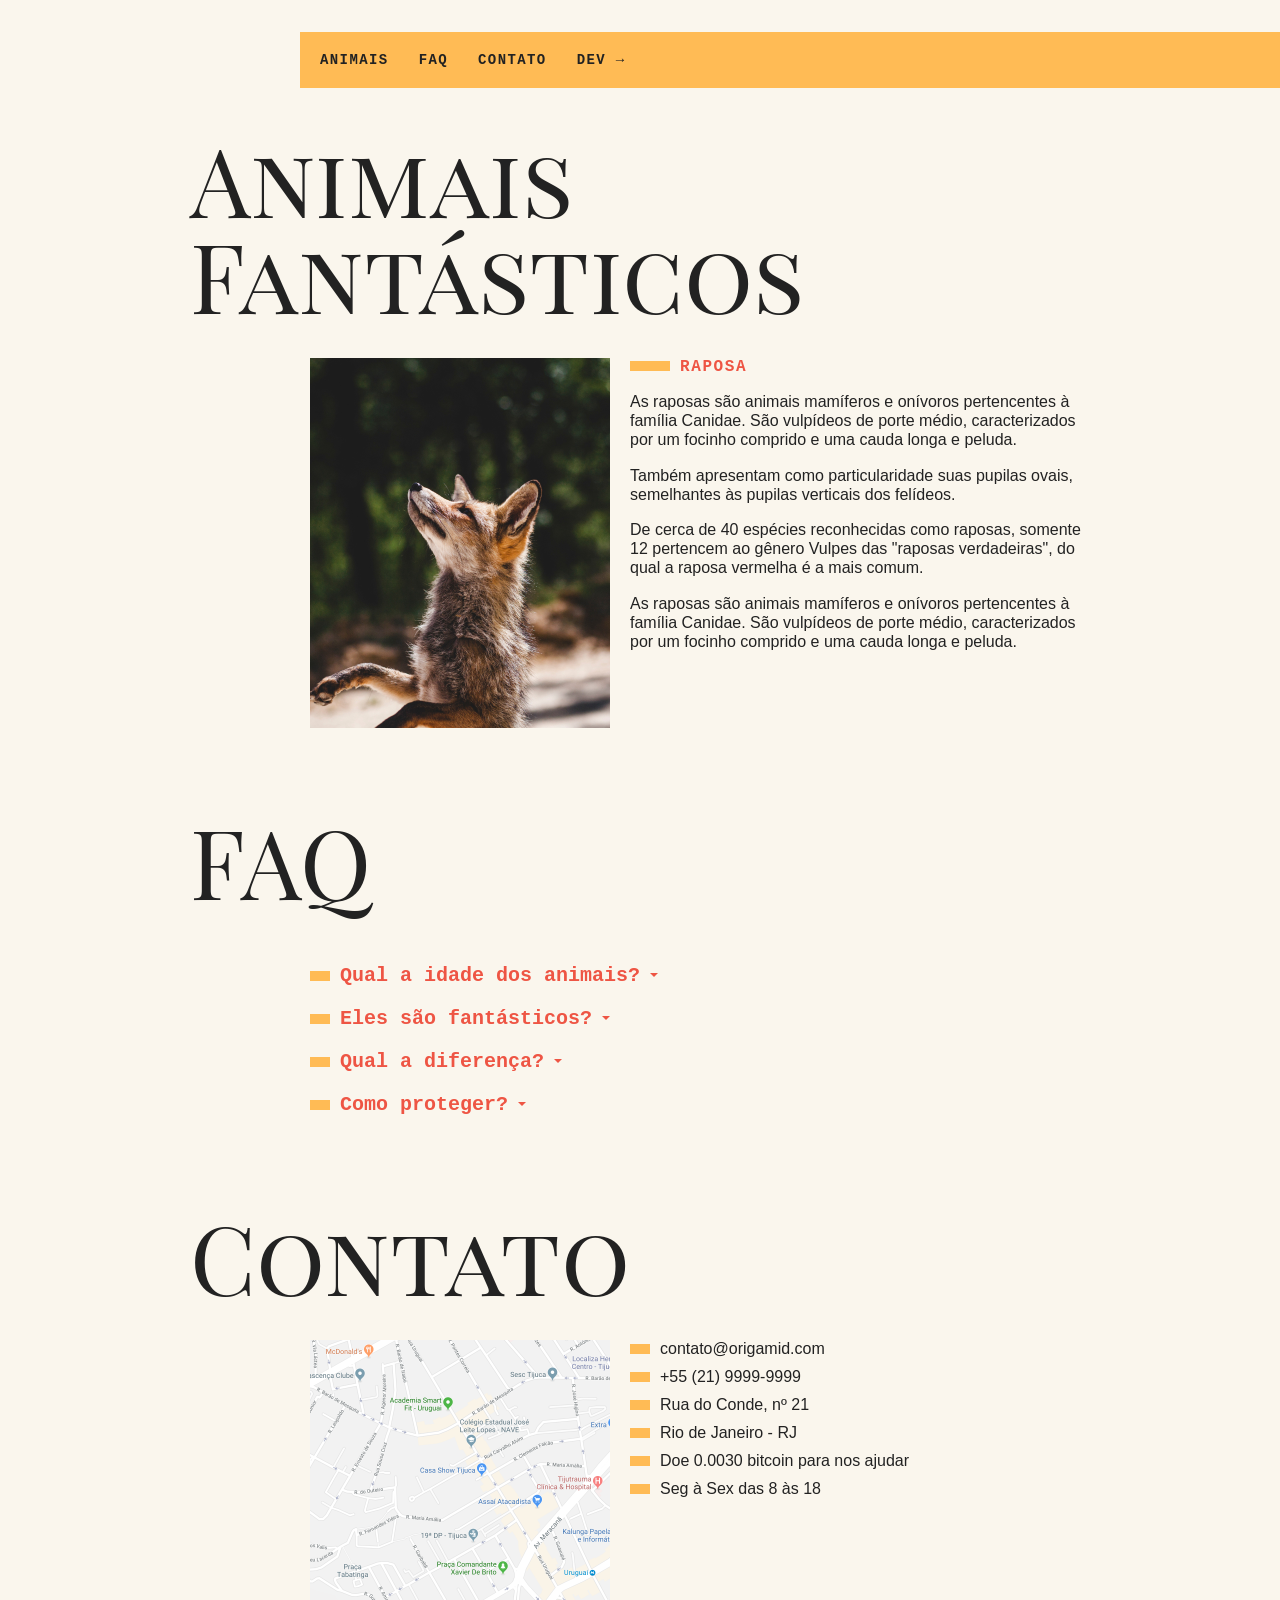
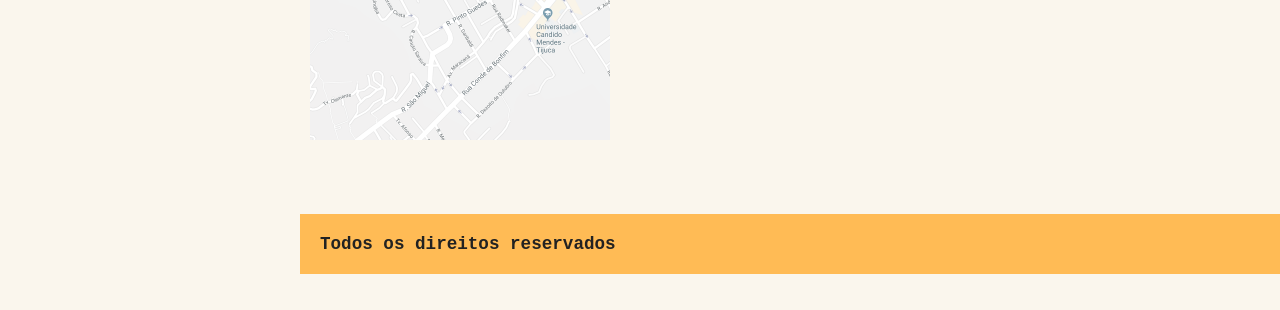
==== index.html @ 2fc460b4 "FISRT COMMIT" ====
<!DOCTYPE html>
<html lang="en">

<head>
  <meta charset="UTF-8">
  <title>Animais Fantásticos</title>
  <meta name="viewport" content="width=device-width, initial-scale=1.0">
  <link rel="preconnect" href="https://fonts.googleapis.com">
  <link rel="preconnect" href="https://fonts.gstatic.com" crossorigin>
  <link href="https://fonts.googleapis.com/css2?family=Merriweather:ital,opsz,wght@1,18..144,900&family=Playfair+Display+SC:ital,wght@0,400;0,700;0,900;1,400;1,700;1,900&display=swap" rel="stylesheet">
  <link rel="stylesheet" href="/css/style.css">
  <script>
    document.documentElement.className += ' js'
  </script>
</head>

<body>
  <nav class="menu js-menu">
    <ul>
      <li><a href="#animais">Animais</a></li>
      <li><a href="#faq">Faq</a></li>
      <li><a href="#contato">Contato</a></li>
      <li><a href="https://www.origamid.com/">Dev →</a></li>
    </ul>
  </nav>

  <section class="grid-section animais js-scroll" id="animais">
    <h1 class="titulo">Animais Fantásticos</h1>
    <ul class="animais-lista js-tabmenu">
      <li><img src="img/imagem1.jpg"></li>
      <li><img src="img/imagem2.jpg"></li>
      <li><img src="img/imagem3.jpg"></li>
      <li><img src="img/imagem4.jpg"></li>
      <li><img src="img/imagem5.jpg"></li>
      <li><img src="img/imagem6.jpg"></li>
    </ul>
    <div class="animais-descricao js-tabcontent">
      <section>
        <h2>Raposa</h2>
        <p>As raposas são animais mamíferos e onívoros pertencentes à família Canidae. São vulpídeos de porte médio, caracterizados por um focinho comprido e uma cauda longa e peluda.</p>
        <p>Também apresentam como particularidade suas pupilas ovais, semelhantes às pupilas verticais dos felídeos.</p>
        <p>De cerca de 40 espécies reconhecidas como raposas, somente 12 pertencem ao gênero Vulpes das "raposas verdadeiras", do qual a raposa vermelha é a mais comum.</p>
        <p>As raposas são animais mamíferos e onívoros pertencentes à família Canidae. São vulpídeos de porte médio, caracterizados por um focinho comprido e uma cauda longa e peluda.</p>
      </section>

      <section>
        <h2>Esquilo</h2>
        <p>Os esquilos pertencem a uma grande família de mamíferos roedores, de pequeno e médio porte, conhecida como Sciuridae. No Brasil, são também conhecidos como serelepe, caxinguelê, caxinxe, quatimirim, quatipuru, agutipuru ou acutipuru.</p>
        <p>Na Galiza e em algumas zonas de Portugal, também são conhecido por esquio.</p>
        <p>Os esquilos estão espalhados por quase todo o mundo, a maioria nas zonas de climas temperado ou tropical, mas também em algumas zonas de clima frio. Como todos os roedores, possuem presas fortíssimas, com que roem facilmente sementes, principalmente bolotas.</p>
      </section>

      <section>
        <h2>Urso</h2>
        <p>Os Ursos (latim científico: Ursidae) constituem uma família de mamíferos carnívoros de grande porte, contendo os ursos e os pandas. Eles são classificados como caniformes ou carnívoros caninos.</p>
        <p>Os ursos são encontrados nos continentes da América do Norte, América do Sul, Europa e Ásia.</p>
        <p> As características comuns dos ursos modernos incluem corpos grandes com pernas atarracadas, focinhos longos, orelhas pequenas e arredondadas, cabelos desgrenhados, patas plantígradas com cinco garras não retráteis e caudas curtas.</p>
      </section>

      <section>
        <h2>Lobo</h2>
        <p>Lobo é um animal carnívoro da família dos canídeos e que pertence ao gênero Canis.</p>
        <p>São três espécies que recebem tal designação: o lobo-cinzento (Canis lupus), lobo-etíope (Canis simensis) e o lobo-dourado-africano (Canis lupaster). O lobo-oriental (Canis lycaon) e o lobo-vermelho (Canis rufus), possuem classificações discutíveis se espécies em si, subespécies do lobo-cinzento, ou híbridos de lobo com coiote (coylobo).</p>
        <p> Os lobos geralmente ostentam um porte maior em comparação às demais espécies de canídeos, além de possuírem ampla distribuição geográfica.</p>
      </section>

      <section>
        <h2>Babuíno</h2>
        <p>Babuíno é a designação genérica para antropoides cercopitecídeos do gênero Papio e afins, caracterizados pelo focinho pontudo, caninos grandes, bochechas volumosas e calosidades nas nádegas. É um animal semi-quadrúpede da ordem dos primatas que mede até 120 centímetros de comprimento</p>
        <p>Ao contrário dos macacos, os babuínos passam a maior parte do tempo no chão. Suas caudas não são preênseis. Os babuínos são grandes lutadores e demonstram pouco medo de outros animais, inclusive seres humanos. Todos têm hierarquias fortes e complexas dentro dos grupos familiares.</p>
        <p> Os babuínos são onívoros (omnívoros), isto é, comem muitos tipos diferentes de alimento. A sua dieta, entretanto, varia de acordo com a estação do ano, o território que está sendo habitado, a idade e o sexo do indivíduo. </p>
      </section>

      <section>
        <h2>Leão</h2>
        <p>O leão [feminino: leoa] (nome científico: Panthera leo) é uma espécie de mamífero carnívoro do gênero Panthera e da família Felidae.</p>
        <p>. A espécie é atualmente encontrada na África subsaariana e na Ásia, com uma única população remanescente em perigo, no Parque Nacional da Floresta de Gir, Gujarat, Índia. Foi extinto na África do Norte e no Sudoeste Asiático em tempos históricos, e até o Pleistoceno Superior, há cerca de 10 000 anos, era o mais difundido grande mamífero terrestre depois dos humanos, sendo encontrado na maior parte da África, em muito da Eurásia, da Europa Ocidental à Índia, e na América, do Yukon ao México.</p>
        <p> É um dos quatro grandes felinos, com alguns machos excedendo 250 quilogramas em peso, sendo o segundo maior felino recente depois do tigre.</p>
      </section>



    </div>
  </section>

  <section class="grid-section faq js-scroll" id="faq">
    <h1 class="titulo">FAQ</h1>
    <dl class="faq-lista js-accordion">
      <dt>Qual a idade dos animais?</dt>
      <dd>Depende muito do animal que você está falando, mas a média é entre 10 a 30 anos.</dd>
      <dt>Eles são fantásticos?</dt>
      <dd>Sim, muitos!.</dd>
      <dt>Qual a diferença?</dt>
      <dd>Você pode ler acima acerca da diferença dos animais.</dd>
      <dt>Como proteger?</dt>
      <dd>Reciclando e cuidando da terra.</dd>
    </dl>
  </section>

  <section class="grid-section contato js-scroll" id="contato">
    <h1 class="titulo">Contato</h1>
    <div class="mapa"><img src="img/mapa.png"></div>
    <ul class="dados">
      <li>contato@origamid.com</li>
      <li>+55 (21) 9999-9999</li>
      <li>Rua do Conde, nº 21</li>
      <li>Rio de Janeiro - RJ</li>
      <li>Doe 0.0030 bitcoin para nos ajudar</li>
      <li>Seg à Sex das 8 às 18</li>
    </ul>
  </section>

  <footer class="copy">
    <p>Todos os direitos reservados</p>
  </footer>
  <script src="main.js"></script>
</body>

</html>
---- css/style.css ----
body,
ul,
h1,
h2,
h3,
li,
dt,
dd,
dl,
p {
  margin: 0px;
  padding: 0px;
}

img {
  display: block;
  max-width: 100%;
}

html.textomaior {
  font-size: 150%;
}

ul {
  list-style: none;
}

body {
  background: #faf6ed;
  color: #222;
  -webkit-font-smoothing: antialiased;
  display: grid;
  grid-template-columns: 1fr 120px minmax(300px, 800px) 1fr;
}

.menu {
  grid-column: 3/5;
  margin-top: 2rem;
  margin-bottom: 2rem;
  background: #fb5;
}

.menu ul {
  display: flex;
  flex-wrap: wrap;
  padding: 10px;
}

.menu li a {
  display: block;
  padding: 10px;
  margin-right: 10px;
  color: #222;
  text-decoration: none;
  font-family: "IBM Plex Mono", monospace;
  font-weight: bold;
  text-transform: uppercase;
  font-size: 0.875rem;
  letter-spacing: 0.1em;
}

.grid-section {
  grid-column: 2 / 4;
  width: 100%;
  box-sizing: border-box;
  padding: 10px;
  display: grid;
  grid-template-columns: 100px 300px 1fr;
  gap: 20px;
  margin-bottom: 4rem;
}

.titulo {
  font-family: "Playfair Display SC";
  font-size: 6rem;
  line-height: 1;
  font-weight: 400;
  margin-bottom: 1rem;
  grid-column: 1 / 4;
}

.animais h2 {
  font-family: monospace;
  font-size: 1rem;
  text-transform: uppercase;
  letter-spacing: 0.1em;
  margin-bottom: 1rem;
  color: #e54;
}

.animais h2::before {
  content: "";
  display: inline-block;
  width: 40px;
  height: 10px;
  margin-right: 10px;
  background: #fb5;
}

.animais p {
  font-family: Helvetica, Arial;
  line-height: 1.2;
  margin-bottom: 1rem;
}

.animais-lista {
  height: 370px;
  overflow-y: scroll;
  grid-column: 2;
}

.animais-lista {
  cursor: pointer;
}

.animais-lista::-webkit-scrollbar {
  width: 18px;
}

.animais-lista::-webkit-scrollbar-thumb {
  background: #fb5;
  border-left: 4px solid #faf6ed;
  border-right: 4px solid #faf6ed;
}

.animais-lista::-webkit-scrollbar-track {
  background: #faf6ed;
}

.animais-descricao {
  grid-column: 3;
}

.animais-descricao section {
  margin-bottom: 3rem;
}

.faq-lista {
  grid-column: 2 / 4;
}

.faq-lista dt::before {
  content: "";
  display: inline-block;
  width: 20px;
  height: 10px;
  margin-right: 10px;
  background: #fb5;
}

.faq-lista dt {
  cursor: pointer;
  font-family: monospace;
  font-size: 1.25rem;
  margin-top: 1.25rem;
  margin-bottom: 0.5rem;
  color: #e54;
  font-weight: bold;
}

.faq-lista dd {
  font-family: Helvetica, Arial;
  margin-bottom: 0.5rem;
  margin-left: 30px;
}

.mapa {
  grid-column: 2;
}

.dados {
  grid-column: 3;
}

.dados li::before {
  content: "";
  display: inline-block;
  width: 20px;
  height: 10px;
  margin-right: 10px;
  background: #fb5;
}

.dados li {
  margin-bottom: 10px;
  font-family: Helvetica, Arial;
  font-size: 1rem;
}

.copy {
  grid-column: 3/5;
  margin-bottom: 2rem;
  background: #fb5;
}

.copy p {
  font-family: monospace;
  font-weight: bold;
  font-size: 1.1rem;
  padding: 20px;
}

@media (max-width: 700px) {
  body {
    grid-template-columns: 1fr;
  }
  .menu,
  .grid-section,
  .copy {
    grid-column: 1;
  }
  .grid-section {
    grid-template-columns: 100px 1fr;
    gap: 10px;
  }

  .animais-lista {
    grid-column: 1;
  }

  .faq-lista,
  .dados,
  .mapa {
    grid-column: 1/3;
  }
  .grid-section h1 {
    font-size: 3rem;
  }
  .menu {
    margin-top: 0px;
  }
  .copy {
    margin-bottom: 0px;
  }
}

.js .js-tabcontent section {
  display: none;
  animation: show 0.5s forwards;
}

.js-tabcontent section.ativo {
  display: block !important;
}

@keyframes show {
  from {
    opacity: 0;
    transform: translate3d(-30px, 0, 0);
  }
  to {
    opacity: 1;
    transform: translate3d(0, 0, 0);
  }
}

.js .js-accordion dd {
  display: none;
}

.js-accordion dt::after {
  content: "";
  position: relative;
  top: -4px;
  margin-left: 10px;
  border-left: 4px solid transparent;
  border-right: 4px solid transparent;
  border-top: 4px solid #e54;
  display: inline-block;
  transition: rotate 0.3s ease;
}

.js-accordion dt.ativo::after {
  rotate: 180deg;
}

.js .js-accordion dd.ativo {
  display: block;
  animation: accordion 0.5s forwards;
}

@keyframes accordion {
  from {
    opacity: 0;
    transform: translate3d(0, -30px, 0);
    max-height: 0;
  }
  to {
    opacity: 1;
    max-height: 40px;
    transform: translate3d(0, 0, 0);
  }
}

.js .js-scroll {
  opacity: 0;
  transform: translate3d(-30px, 0, 0);
  transition: 0.3s;
}

.js .js-scroll.ativo {
  opacity: 1;
  transform: translate3d(0, 0, 0);
  transition: 0.3s;
}
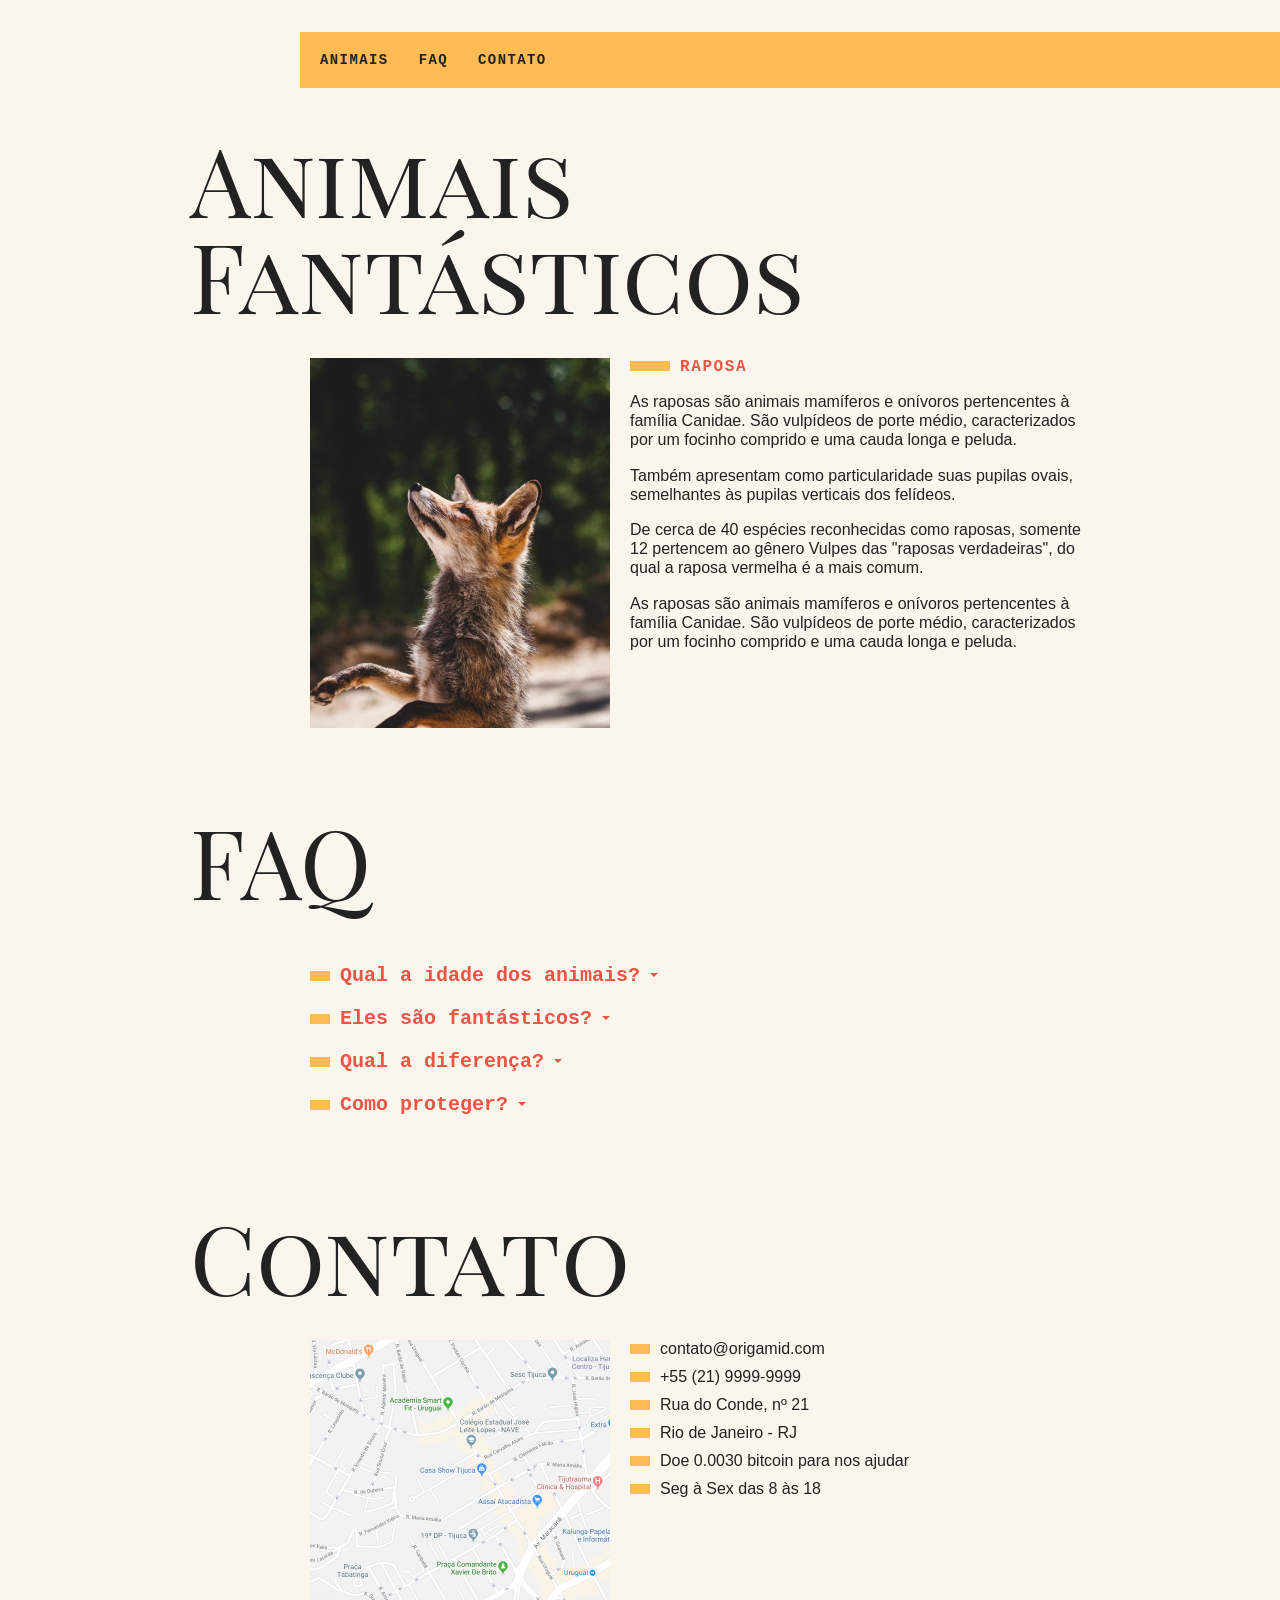
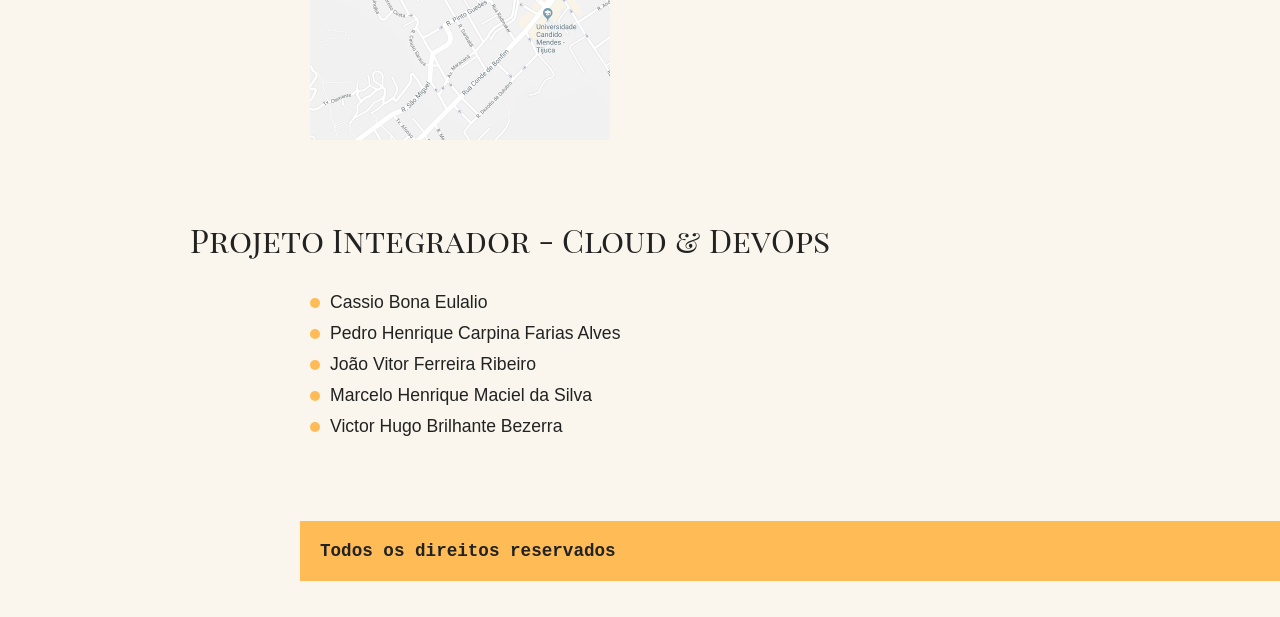
==== commit d4b98d6f: "CHORE: Adição dos nomes dos integrantes e da matéria." ====
--- a/index.html
+++ b/index.html
@@ -8,7 +8,7 @@
   <link rel="preconnect" href="https://fonts.googleapis.com">
   <link rel="preconnect" href="https://fonts.gstatic.com" crossorigin>
   <link href="https://fonts.googleapis.com/css2?family=Merriweather:ital,opsz,wght@1,18..144,900&family=Playfair+Display+SC:ital,wght@0,400;0,700;0,900;1,400;1,700;1,900&display=swap" rel="stylesheet">
-  <link rel="stylesheet" href="/css/style.css">
+  <link rel="stylesheet" href="css/style.css">
   <script>
     document.documentElement.className += ' js'
   </script>
@@ -20,19 +20,18 @@
       <li><a href="#animais">Animais</a></li>
       <li><a href="#faq">Faq</a></li>
       <li><a href="#contato">Contato</a></li>
-      <li><a href="https://www.origamid.com/">Dev →</a></li>
     </ul>
   </nav>
 
   <section class="grid-section animais js-scroll" id="animais">
     <h1 class="titulo">Animais Fantásticos</h1>
     <ul class="animais-lista js-tabmenu">
-      <li><img src="img/imagem1.jpg"></li>
-      <li><img src="img/imagem2.jpg"></li>
-      <li><img src="img/imagem3.jpg"></li>
-      <li><img src="img/imagem4.jpg"></li>
-      <li><img src="img/imagem5.jpg"></li>
-      <li><img src="img/imagem6.jpg"></li>
+      <li><img alt="img1" src="img/imagem1.jpg"></li>
+      <li><img alt="img2" src="img/imagem2.jpg"></li>
+      <li><img alt="img3" src="img/imagem3.jpg"></li>
+      <li><img alt="img4" src="img/imagem4.jpg"></li>
+      <li><img alt="img5" src="img/imagem5.jpg"></li>
+      <li><img alt="img6" src="img/imagem6.jpg"></li>
     </ul>
     <div class="animais-descricao js-tabcontent">
       <section>
@@ -99,7 +98,7 @@
 
   <section class="grid-section contato js-scroll" id="contato">
     <h1 class="titulo">Contato</h1>
-    <div class="mapa"><img src="img/mapa.png"></div>
+    <div class="mapa"><img alt="mapa" src="img/mapa.png"></div>
     <ul class="dados">
       <li>contato@origamid.com</li>
       <li>+55 (21) 9999-9999</li>
@@ -110,6 +109,17 @@
     </ul>
   </section>
 
+  <section class="grid-section">
+    <h2 class="titulo-2">Projeto Integrador - Cloud & DevOps</h2>
+    <ul class="integrantes">
+      <li>Cassio Bona Eulalio</li>
+      <li>Pedro Henrique Carpina Farias Alves</li>
+      <li>João Vitor Ferreira Ribeiro</li>
+      <li>Marcelo Henrique Maciel da Silva</li>
+      <li>Victor Hugo Brilhante Bezerra</li>
+    </ul>
+  </section>
+
   <footer class="copy">
     <p>Todos os direitos reservados</p>
   </footer>
--- a/css/style.css
+++ b/css/style.css
@@ -79,6 +79,15 @@
   grid-column: 1 / 4;
 }
 
+.titulo-2 {
+  font-family: "Playfair Display SC";
+  font-size: 2rem;
+  line-height: 1;
+  font-weight: 400;
+  margin-bottom: 1rem;
+  grid-column: 1 / 4;
+}
+
 .animais h2 {
   font-family: monospace;
   font-size: 1rem;
@@ -187,6 +196,26 @@
   font-size: 1rem;
 }
 
+.integrantes {
+  grid-column: 2/4;
+}
+
+.integrantes li::before {
+  content: "";
+  display: inline-block;
+  width: 10px;
+  height: 10px;
+  margin-right: 10px;
+  background: #fb5;
+  border-radius: 50%;
+}
+
+.integrantes li {
+  margin-bottom: 10px;
+  font-family: Helvetica, Arial;
+  font-size: 1.1rem;
+}
+
 .copy {
   grid-column: 3/5;
   margin-bottom: 2rem;
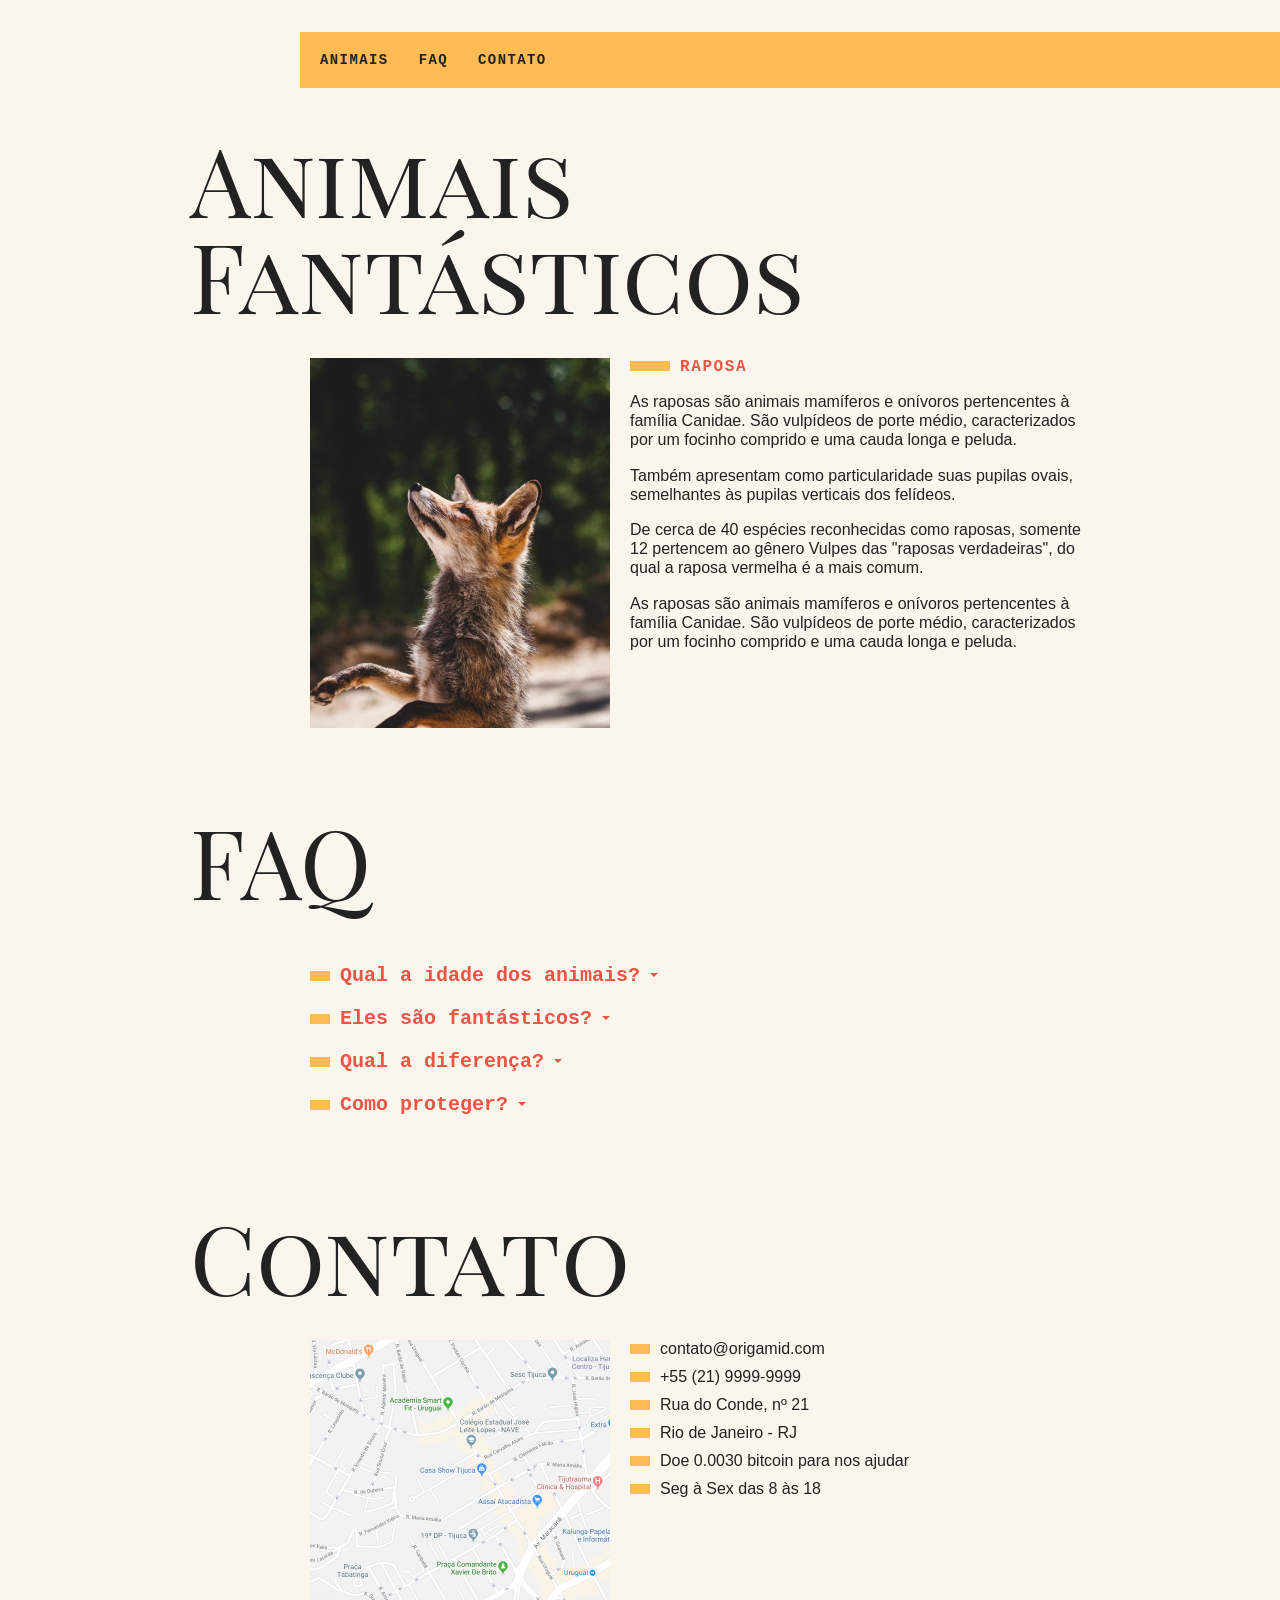
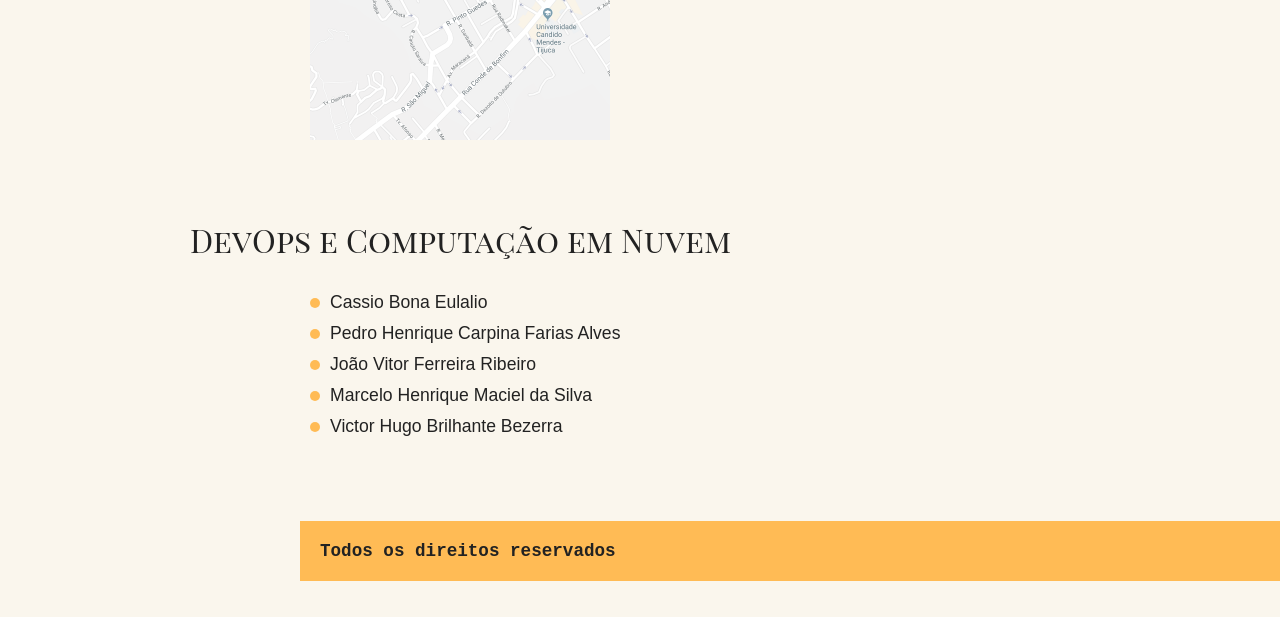
==== commit ce04fa25: "FIX: Correção do nome da matéria." ====
--- a/index.html
+++ b/index.html
@@ -110,7 +110,7 @@
   </section>
 
   <section class="grid-section">
-    <h2 class="titulo-2">Projeto Integrador - Cloud & DevOps</h2>
+    <h2 class="titulo-2">DevOps e Computação em Nuvem</h2>
     <ul class="integrantes">
       <li>Cassio Bona Eulalio</li>
       <li>Pedro Henrique Carpina Farias Alves</li>
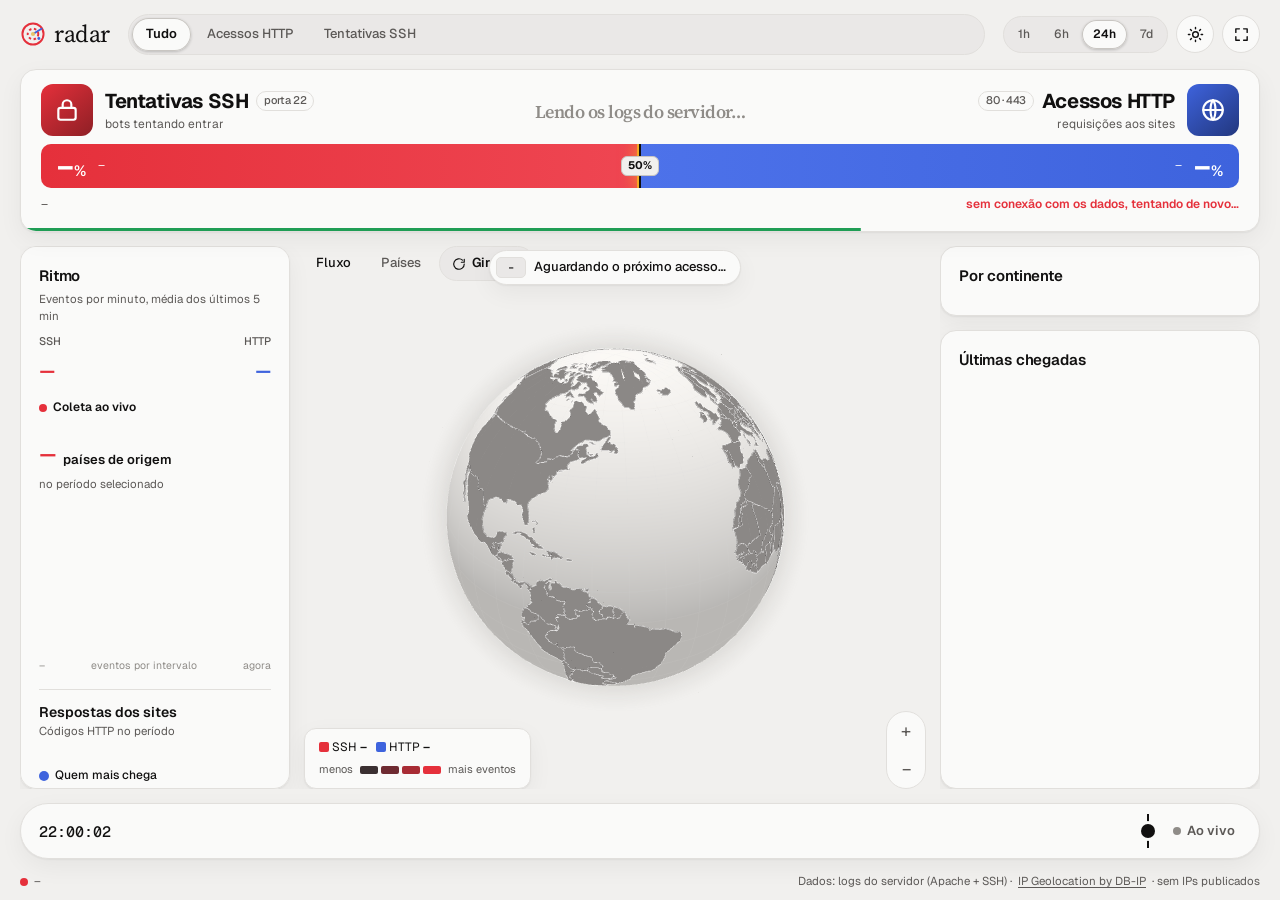
==== commit 9d84ca48: "feat: site radar (globo de tráfego ao vivo) e Grafana com logs e GeoIP Site (raiz do projeto, substi" ====
--- a/index.html
+++ b/index.html
@@ -1,129 +1,182 @@
 <!DOCTYPE html>
-<html lang="en">
+<html lang="pt-BR" data-theme="dark">
 
 <head>
   <meta charset="UTF-8">
-  <title>Animais Fantásticos</title>
-  <meta name="viewport" content="width=device-width, initial-scale=1.0">
+  <title>Radar · tráfego do servidor ao vivo</title>
+  <meta name="viewport" content="width=device-width, initial-scale=1, viewport-fit=cover">
+  <meta name="description" content="De onde vem o tráfego que chega no servidor, ao vivo: acessos HTTP e tentativas de SSH no globo.">
+  <meta name="theme-color" content="#0B0B0A">
+  <link rel="icon" href="img/favicon.svg" type="image/svg+xml">
   <link rel="preconnect" href="https://fonts.googleapis.com">
   <link rel="preconnect" href="https://fonts.gstatic.com" crossorigin>
-  <link href="https://fonts.googleapis.com/css2?family=Merriweather:ital,opsz,wght@1,18..144,900&family=Playfair+Display+SC:ital,wght@0,400;0,700;0,900;1,400;1,700;1,900&display=swap" rel="stylesheet">
+  <link href="https://fonts.googleapis.com/css2?family=Geist:wght@400;500;600;700&family=Geist+Mono:wght@500&family=Source+Serif+4:opsz,wght@8..60,600&display=swap" rel="stylesheet">
   <link rel="stylesheet" href="css/style.css">
   <script>
-    document.documentElement.className += ' js'
+    (function () {
+      var t = null;
+      try { t = localStorage.getItem('radar-tema'); } catch (e) {}
+      if (!t) t = matchMedia('(prefers-color-scheme: light)').matches ? 'light' : 'dark';
+      document.documentElement.setAttribute('data-theme', t);
+    })();
   </script>
 </head>
 
 <body>
-  <nav class="menu js-menu">
-    <ul>
-      <li><a href="#animais">Animais</a></li>
-      <li><a href="#faq">Faq</a></li>
-      <li><a href="#contato">Contato</a></li>
-    </ul>
-  </nav>
+  <header class="topo">
+    <a class="marca" href="./" aria-label="Radar, início">
+      <img src="img/logo.svg" alt="" width="26" height="26">
+      <span>radar</span>
+    </a>
 
-  <section class="grid-section animais js-scroll" id="animais">
-    <h1 class="titulo">Animais Fantásticos</h1>
-    <ul class="animais-lista js-tabmenu">
-      <li><img alt="img1" src="img/imagem1.jpg"></li>
-      <li><img alt="img2" src="img/imagem2.jpg"></li>
-      <li><img alt="img3" src="img/imagem3.jpg"></li>
-      <li><img alt="img4" src="img/imagem4.jpg"></li>
-      <li><img alt="img5" src="img/imagem5.jpg"></li>
-      <li><img alt="img6" src="img/imagem6.jpg"></li>
-    </ul>
-    <div class="animais-descricao js-tabcontent">
-      <section>
-        <h2>Raposa</h2>
-        <p>As raposas são animais mamíferos e onívoros pertencentes à família Canidae. São vulpídeos de porte médio, caracterizados por um focinho comprido e uma cauda longa e peluda.</p>
-        <p>Também apresentam como particularidade suas pupilas ovais, semelhantes às pupilas verticais dos felídeos.</p>
-        <p>De cerca de 40 espécies reconhecidas como raposas, somente 12 pertencem ao gênero Vulpes das "raposas verdadeiras", do qual a raposa vermelha é a mais comum.</p>
-        <p>As raposas são animais mamíferos e onívoros pertencentes à família Canidae. São vulpídeos de porte médio, caracterizados por um focinho comprido e uma cauda longa e peluda.</p>
-      </section>
+    <nav class="segmento" role="tablist" aria-label="Tipo de tráfego">
+      <button role="tab" class="ativo" data-filtro="tudo" aria-selected="true">Tudo</button>
+      <button role="tab" data-filtro="http" aria-selected="false">Acessos HTTP</button>
+      <button role="tab" data-filtro="ssh" aria-selected="false">Tentativas SSH</button>
+    </nav>
 
-      <section>
-        <h2>Esquilo</h2>
-        <p>Os esquilos pertencem a uma grande família de mamíferos roedores, de pequeno e médio porte, conhecida como Sciuridae. No Brasil, são também conhecidos como serelepe, caxinguelê, caxinxe, quatimirim, quatipuru, agutipuru ou acutipuru.</p>
-        <p>Na Galiza e em algumas zonas de Portugal, também são conhecido por esquio.</p>
-        <p>Os esquilos estão espalhados por quase todo o mundo, a maioria nas zonas de climas temperado ou tropical, mas também em algumas zonas de clima frio. Como todos os roedores, possuem presas fortíssimas, com que roem facilmente sementes, principalmente bolotas.</p>
-      </section>
+    <div class="patrocinio">Servidor em <strong id="servidor-cidade">Ashburn, EUA</strong></div>
 
-      <section>
-        <h2>Urso</h2>
-        <p>Os Ursos (latim científico: Ursidae) constituem uma família de mamíferos carnívoros de grande porte, contendo os ursos e os pandas. Eles são classificados como caniformes ou carnívoros caninos.</p>
-        <p>Os ursos são encontrados nos continentes da América do Norte, América do Sul, Europa e Ásia.</p>
-        <p> As características comuns dos ursos modernos incluem corpos grandes com pernas atarracadas, focinhos longos, orelhas pequenas e arredondadas, cabelos desgrenhados, patas plantígradas com cinco garras não retráteis e caudas curtas.</p>
-      </section>
+    <div class="acoes">
+      <div class="segmento pequeno" role="tablist" aria-label="Período">
+        <button data-periodo="1h">1h</button>
+        <button data-periodo="6h">6h</button>
+        <button class="ativo" data-periodo="24h">24h</button>
+        <button data-periodo="7d">7d</button>
+      </div>
+      <button class="icone" id="btn-tema" title="Alternar tema" aria-label="Alternar tema">
+        <svg viewBox="0 0 24 24"><circle cx="12" cy="12" r="4"/><path d="M12 2v2M12 20v2M4.9 4.9l1.4 1.4M17.7 17.7l1.4 1.4M2 12h2M20 12h2M4.9 19.1l1.4-1.4M17.7 6.3l1.4-1.4"/></svg>
+      </button>
+      <button class="icone" id="btn-tela" title="Tela cheia" aria-label="Tela cheia">
+        <svg viewBox="0 0 24 24"><path d="M4 9V4h5M20 9V4h-5M4 15v5h5M20 15v5h-5"/></svg>
+      </button>
+    </div>
+  </header>
 
-      <section>
-        <h2>Lobo</h2>
-        <p>Lobo é um animal carnívoro da família dos canídeos e que pertence ao gênero Canis.</p>
-        <p>São três espécies que recebem tal designação: o lobo-cinzento (Canis lupus), lobo-etíope (Canis simensis) e o lobo-dourado-africano (Canis lupaster). O lobo-oriental (Canis lycaon) e o lobo-vermelho (Canis rufus), possuem classificações discutíveis se espécies em si, subespécies do lobo-cinzento, ou híbridos de lobo com coiote (coylobo).</p>
-        <p> Os lobos geralmente ostentam um porte maior em comparação às demais espécies de canídeos, além de possuírem ampla distribuição geográfica.</p>
-      </section>
+  <!-- Placar: SSH x HTTP (no estilo do placar da apuração) -->
+  <section class="placar cartao" aria-live="polite">
+    <div class="lado ssh">
+      <div class="avatar ssh" aria-hidden="true">
+        <svg viewBox="0 0 24 24"><rect x="4" y="10" width="16" height="11" rx="2"/><path d="M8 10V7a4 4 0 0 1 8 0v3"/></svg>
+      </div>
+      <div>
+        <div class="nome">Tentativas SSH <span class="tag">porta 22</span></div>
+        <div class="sub">bots tentando entrar</div>
+      </div>
+    </div>
 
-      <section>
-        <h2>Babuíno</h2>
-        <p>Babuíno é a designação genérica para antropoides cercopitecídeos do gênero Papio e afins, caracterizados pelo focinho pontudo, caninos grandes, bochechas volumosas e calosidades nas nádegas. É um animal semi-quadrúpede da ordem dos primatas que mede até 120 centímetros de comprimento</p>
-        <p>Ao contrário dos macacos, os babuínos passam a maior parte do tempo no chão. Suas caudas não são preênseis. Os babuínos são grandes lutadores e demonstram pouco medo de outros animais, inclusive seres humanos. Todos têm hierarquias fortes e complexas dentro dos grupos familiares.</p>
-        <p> Os babuínos são onívoros (omnívoros), isto é, comem muitos tipos diferentes de alimento. A sua dieta, entretanto, varia de acordo com a estação do ano, o território que está sendo habitado, a idade e o sexo do indivíduo. </p>
-      </section>
+    <h1 class="manchete" id="manchete"><span class="carregando-texto">Lendo os logs do servidor…</span></h1>
 
-      <section>
-        <h2>Leão</h2>
-        <p>O leão [feminino: leoa] (nome científico: Panthera leo) é uma espécie de mamífero carnívoro do gênero Panthera e da família Felidae.</p>
-        <p>. A espécie é atualmente encontrada na África subsaariana e na Ásia, com uma única população remanescente em perigo, no Parque Nacional da Floresta de Gir, Gujarat, Índia. Foi extinto na África do Norte e no Sudoeste Asiático em tempos históricos, e até o Pleistoceno Superior, há cerca de 10 000 anos, era o mais difundido grande mamífero terrestre depois dos humanos, sendo encontrado na maior parte da África, em muito da Eurásia, da Europa Ocidental à Índia, e na América, do Yukon ao México.</p>
-        <p> É um dos quatro grandes felinos, com alguns machos excedendo 250 quilogramas em peso, sendo o segundo maior felino recente depois do tigre.</p>
-      </section>
+    <div class="lado http">
+      <div>
+        <div class="nome"><span class="tag">80 · 443</span> Acessos HTTP</div>
+        <div class="sub">requisições aos sites</div>
+      </div>
+      <div class="avatar http" aria-hidden="true">
+        <svg viewBox="0 0 24 24"><circle cx="12" cy="12" r="9"/><path d="M3 12h18M12 3c3 3.5 3 14.5 0 18M12 3c-3 3.5-3 14.5 0 18"/></svg>
+      </div>
+    </div>
 
-
-
+    <div class="barra" role="img" id="barra" aria-label="Proporção entre SSH e HTTP">
+      <div class="parte ssh" id="barra-ssh" style="width:50%">
+        <span class="pct"><b id="pct-ssh">–</b><small>%</small></span>
+        <span class="votos" id="total-ssh">–</span>
+      </div>
+      <div class="parte http" id="barra-http" style="width:50%">
+        <span class="votos" id="total-http">–</span>
+        <span class="pct"><b id="pct-http">–</b><small>%</small></span>
+      </div>
+      <div class="meio"><span>50%</span></div>
     </div>
+    <div class="rodape-placar">
+      <span id="placar-paises">–</span>
+      <span><b class="verde" id="placar-atualizado">ao vivo</b></span>
+    </div>
+    <div class="progresso"><i id="progresso"></i></div>
   </section>
 
-  <section class="grid-section faq js-scroll" id="faq">
-    <h1 class="titulo">FAQ</h1>
-    <dl class="faq-lista js-accordion">
-      <dt>Qual a idade dos animais?</dt>
-      <dd>Depende muito do animal que você está falando, mas a média é entre 10 a 30 anos.</dd>
-      <dt>Eles são fantásticos?</dt>
-      <dd>Sim, muitos!.</dd>
-      <dt>Qual a diferença?</dt>
-      <dd>Você pode ler acima acerca da diferença dos animais.</dd>
-      <dt>Como proteger?</dt>
-      <dd>Reciclando e cuidando da terra.</dd>
-    </dl>
+  <main class="grade">
+    <!-- Coluna esquerda -->
+    <aside class="cartao coluna">
+      <h2>Ritmo</h2>
+      <p class="legenda">Eventos por minuto, média dos últimos 5 min</p>
+      <div class="duelo">
+        <div><small>SSH</small><strong class="vermelho" id="ritmo-ssh">–</strong></div>
+        <div class="dir"><small>HTTP</small><strong class="azul" id="ritmo-http">–</strong></div>
+      </div>
+      <p class="ao-vivo"><i></i> Coleta ao vivo</p>
+
+      <p class="destaque"><strong class="vermelho grande" id="num-paises">–</strong> países de origem</p>
+      <p class="legenda" id="frase-paises">no período selecionado</p>
+
+      <svg class="grafico" id="grafico" viewBox="0 0 300 140" preserveAspectRatio="none" aria-label="Eventos ao longo do tempo"></svg>
+      <div class="eixo"><span id="eixo-ini">–</span><span>eventos por intervalo</span><span>agora</span></div>
+
+      <hr>
+      <h3>Respostas dos sites</h3>
+      <p class="legenda">Códigos HTTP no período</p>
+      <div class="status" id="status"></div>
+
+      <h4><span class="ponto azul-bg"></span> Quem mais chega</h4>
+      <ol class="ranking" id="ranking"></ol>
+    </aside>
+
+    <!-- Globo -->
+    <section class="palco" aria-label="Globo com o tráfego chegando ao servidor">
+      <div class="abas">
+        <button class="ativo" data-modo="fluxo">Fluxo</button>
+        <button data-modo="paises">Países</button>
+        <button class="pilula" id="btn-girar" aria-pressed="true">
+          <svg viewBox="0 0 24 24"><path d="M21 12a9 9 0 1 1-3-6.7"/><path d="M21 4v5h-5"/></svg> Girando
+        </button>
+      </div>
+      <div class="chip-evento" id="chip"><span class="mini" id="chip-cod">–</span><span id="chip-texto">Aguardando o próximo acesso…</span></div>
+      <div id="globo"></div>
+      <div class="chamadas" id="chamadas"></div>
+
+      <div class="legenda-mapa cartao">
+        <div><i class="q ssh"></i> SSH <b id="leg-ssh">–</b> &nbsp; <i class="q http"></i> HTTP <b id="leg-http">–</b></div>
+        <div class="escala"><span>menos</span><i></i><i></i><i></i><i></i><span>mais eventos</span></div>
+      </div>
+      <div class="zoom">
+        <button id="zoom-mais" aria-label="Aproximar">+</button>
+        <button id="zoom-menos" aria-label="Afastar">−</button>
+      </div>
+    </section>
+
+    <!-- Coluna direita -->
+    <aside class="coluna-dir">
+      <section class="cartao">
+        <h2>Por continente</h2>
+        <ul class="regioes" id="regioes"></ul>
+      </section>
+      <section class="cartao feed-cartao">
+        <h2>Últimas chegadas</h2>
+        <ul class="feed" id="feed"></ul>
+      </section>
+    </aside>
+  </main>
+
+  <!-- Linha do tempo -->
+  <section class="linha cartao">
+    <time id="relogio">--:--:--</time>
+    <div class="trilho" id="trilho" tabindex="0" role="slider" aria-label="Linha do tempo" aria-valuemin="0" aria-valuemax="100" aria-valuenow="100">
+      <div class="barras" id="barras"></div>
+      <div class="cursor" id="cursor"></div>
+    </div>
+    <button class="ao-vivo-btn" id="btn-vivo"><i></i> Ao vivo</button>
   </section>
 
-  <section class="grid-section contato js-scroll" id="contato">
-    <h1 class="titulo">Contato</h1>
-    <div class="mapa"><img alt="mapa" src="img/mapa.png"></div>
-    <ul class="dados">
-      <li>contato@origamid.com</li>
-      <li>+55 (21) 9999-9999</li>
-      <li>Rua do Conde, nº 21</li>
-      <li>Rio de Janeiro - RJ</li>
-      <li>Doe 0.0030 bitcoin para nos ajudar</li>
-      <li>Seg à Sex das 8 às 18</li>
-    </ul>
-  </section>
+  <footer class="rodape">
+    <span><i class="ponto-vivo"></i> <span id="rodape-total">–</span></span>
+    <span>Dados: logs do servidor (Apache + SSH) · <a href="https://db-ip.com" target="_blank" rel="noopener">IP Geolocation by DB-IP</a> · sem IPs publicados</span>
+  </footer>
 
-  <section class="grid-section">
-    <h2 class="titulo-2">DevOps e Computação em Nuvem</h2>
-    <ul class="integrantes">
-      <li>Cassio Bona Eulalio</li>
-      <li>Pedro Henrique Carpina Farias Alves</li>
-      <li>João Vitor Ferreira Ribeiro</li>
-      <li>Marcelo Henrique Maciel da Silva</li>
-      <li>Victor Hugo Brilhante Bezerra</li>
-    </ul>
-  </section>
+  <div class="tooltip" id="tooltip" hidden></div>
 
-  <footer class="copy">
-    <p>Todos os direitos reservados</p>
-  </footer>
+  <script src="js/vendor/topojson-client.min.js"></script>
+  <script src="js/vendor/globe.gl.min.js"></script>
   <script src="main.js"></script>
 </body>
 
-</html>+</html>
--- a/css/style.css
+++ b/css/style.css
@@ -1,334 +1,463 @@
-body,
-ul,
-h1,
-h2,
-h3,
-li,
-dt,
-dd,
-dl,
-p {
-  margin: 0px;
-  padding: 0px;
-}
-
-img {
-  display: block;
-  max-width: 100%;
-}
-
-html.textomaior {
-  font-size: 150%;
-}
-
-ul {
-  list-style: none;
-}
+/* Radar · tráfego do servidor ao vivo
+   Linguagem visual inspirada em painéis de apuração ao vivo: fundo neutro, cartões arredondados,
+   pílulas, vermelho x azul, manchete serifada e muitos números grandes. */
+
+:root {
+  --ssh: #E5303B;
+  --ssh-escuro: #8E1F25;
+  --http: #3E63DD;
+  --http-escuro: #22377E;
+  --verde: #1F9D55;
+  --ouro: #E8C468;
+  --raio: 16px;
+  --raio-p: 10px;
+  --fonte: "Geist", "Helvetica Neue", Helvetica, Arial, sans-serif;
+  --serif: "Source Serif 4", Georgia, serif;
+  --mono: "Geist Mono", ui-monospace, monospace;
+}
+
+:root[data-theme="dark"] {
+  --fundo: #0B0B0A;
+  --cartao: #121211;
+  --cartao-2: #1A1A19;
+  --borda: #262524;
+  --borda-forte: #3A3937;
+  --texto: #FAFAF9;
+  --suave: #A19E9A;
+  --apagado: #6E6B67;
+  --pais-vazio: #262524;
+  --globo: #121211;
+  --sombra: 0 1px 0 rgba(255, 255, 255, .03) inset, 0 8px 24px rgba(0, 0, 0, .35);
+}
+
+:root[data-theme="light"] {
+  --fundo: #F1F0EE;
+  --cartao: #FAFAF9;
+  --cartao-2: #EAE8E7;
+  --borda: #E1DFDC;
+  --borda-forte: #C9C6C2;
+  --texto: #111010;
+  --suave: #5C5957;
+  --apagado: #8F8C88;
+  --pais-vazio: #8B8886;
+  --globo: #E7E5E2;
+  --sombra: 0 1px 2px rgba(17, 16, 16, .06), 0 8px 24px rgba(17, 16, 16, .05);
+}
+
+* { box-sizing: border-box; }
+
+html, body { margin: 0; }
 
 body {
-  background: #faf6ed;
-  color: #222;
+  background: var(--fundo);
+  color: var(--texto);
+  font: 13px/1.45 var(--fonte);
   -webkit-font-smoothing: antialiased;
+  min-height: 100vh;
   display: grid;
-  grid-template-columns: 1fr 120px minmax(300px, 800px) 1fr;
-}
-
-.menu {
-  grid-column: 3/5;
-  margin-top: 2rem;
-  margin-bottom: 2rem;
-  background: #fb5;
-}
-
-.menu ul {
-  display: flex;
-  flex-wrap: wrap;
-  padding: 10px;
-}
-
-.menu li a {
-  display: block;
-  padding: 10px;
-  margin-right: 10px;
-  color: #222;
-  text-decoration: none;
-  font-family: "IBM Plex Mono", monospace;
-  font-weight: bold;
-  text-transform: uppercase;
-  font-size: 0.875rem;
-  letter-spacing: 0.1em;
-}
-
-.grid-section {
-  grid-column: 2 / 4;
-  width: 100%;
-  box-sizing: border-box;
-  padding: 10px;
+  grid-template-rows: auto auto 1fr auto auto;
+  gap: 14px;
+  padding: 14px 20px 10px;
+  transition: background .4s, color .4s;
+}
+
+button { font: inherit; color: inherit; cursor: pointer; }
+
+a { color: inherit; }
+
+svg { fill: none; stroke: currentColor; stroke-width: 2; stroke-linecap: round; stroke-linejoin: round; }
+
+.cartao {
+  background: var(--cartao);
+  border: 1px solid var(--borda);
+  border-radius: var(--raio);
+  box-shadow: var(--sombra);
+}
+
+h2 { font-size: 15px; font-weight: 600; margin: 0 0 4px; letter-spacing: -.01em; }
+h3 { font-size: 14px; font-weight: 600; margin: 0; }
+h4 { font-size: 12px; font-weight: 500; margin: 18px 0 8px; display: flex; gap: 6px; align-items: center; }
+.legenda { color: var(--suave); font-size: 11.5px; margin: 0 0 10px; }
+.vermelho { color: var(--ssh); }
+.azul { color: var(--http); }
+.verde { color: var(--verde); }
+hr { border: 0; border-top: 1px solid var(--borda); margin: 16px 0 12px; }
+
+/* ---------------- topo ---------------- */
+.topo {
   display: grid;
-  grid-template-columns: 100px 300px 1fr;
-  gap: 20px;
-  margin-bottom: 4rem;
-}
-
-.titulo {
-  font-family: "Playfair Display SC";
-  font-size: 6rem;
-  line-height: 1;
-  font-weight: 400;
-  margin-bottom: 1rem;
-  grid-column: 1 / 4;
-}
-
-.titulo-2 {
-  font-family: "Playfair Display SC";
-  font-size: 2rem;
-  line-height: 1;
-  font-weight: 400;
-  margin-bottom: 1rem;
-  grid-column: 1 / 4;
-}
-
-.animais h2 {
-  font-family: monospace;
-  font-size: 1rem;
-  text-transform: uppercase;
-  letter-spacing: 0.1em;
-  margin-bottom: 1rem;
-  color: #e54;
-}
-
-.animais h2::before {
-  content: "";
-  display: inline-block;
-  width: 40px;
-  height: 10px;
-  margin-right: 10px;
-  background: #fb5;
-}
-
-.animais p {
-  font-family: Helvetica, Arial;
-  line-height: 1.2;
-  margin-bottom: 1rem;
-}
-
-.animais-lista {
-  height: 370px;
-  overflow-y: scroll;
-  grid-column: 2;
-}
-
-.animais-lista {
-  cursor: pointer;
-}
-
-.animais-lista::-webkit-scrollbar {
-  width: 18px;
-}
-
-.animais-lista::-webkit-scrollbar-thumb {
-  background: #fb5;
-  border-left: 4px solid #faf6ed;
-  border-right: 4px solid #faf6ed;
-}
-
-.animais-lista::-webkit-scrollbar-track {
-  background: #faf6ed;
-}
-
-.animais-descricao {
-  grid-column: 3;
-}
-
-.animais-descricao section {
-  margin-bottom: 3rem;
-}
-
-.faq-lista {
-  grid-column: 2 / 4;
-}
-
-.faq-lista dt::before {
-  content: "";
-  display: inline-block;
-  width: 20px;
-  height: 10px;
-  margin-right: 10px;
-  background: #fb5;
-}
-
-.faq-lista dt {
-  cursor: pointer;
-  font-family: monospace;
-  font-size: 1.25rem;
-  margin-top: 1.25rem;
-  margin-bottom: 0.5rem;
-  color: #e54;
-  font-weight: bold;
-}
-
-.faq-lista dd {
-  font-family: Helvetica, Arial;
-  margin-bottom: 0.5rem;
-  margin-left: 30px;
-}
-
-.mapa {
-  grid-column: 2;
-}
-
-.dados {
-  grid-column: 3;
-}
-
-.dados li::before {
-  content: "";
-  display: inline-block;
-  width: 20px;
-  height: 10px;
-  margin-right: 10px;
-  background: #fb5;
-}
-
-.dados li {
-  margin-bottom: 10px;
-  font-family: Helvetica, Arial;
-  font-size: 1rem;
-}
-
-.integrantes {
-  grid-column: 2/4;
-}
-
-.integrantes li::before {
-  content: "";
-  display: inline-block;
-  width: 10px;
-  height: 10px;
-  margin-right: 10px;
-  background: #fb5;
-  border-radius: 50%;
-}
-
-.integrantes li {
-  margin-bottom: 10px;
-  font-family: Helvetica, Arial;
-  font-size: 1.1rem;
-}
-
-.copy {
-  grid-column: 3/5;
-  margin-bottom: 2rem;
-  background: #fb5;
-}
-
-.copy p {
-  font-family: monospace;
-  font-weight: bold;
-  font-size: 1.1rem;
-  padding: 20px;
-}
-
-@media (max-width: 700px) {
-  body {
-    grid-template-columns: 1fr;
-  }
-  .menu,
-  .grid-section,
-  .copy {
-    grid-column: 1;
-  }
-  .grid-section {
-    grid-template-columns: 100px 1fr;
-    gap: 10px;
-  }
-
-  .animais-lista {
-    grid-column: 1;
-  }
-
-  .faq-lista,
-  .dados,
-  .mapa {
-    grid-column: 1/3;
-  }
-  .grid-section h1 {
-    font-size: 3rem;
-  }
-  .menu {
-    margin-top: 0px;
-  }
-  .copy {
-    margin-bottom: 0px;
-  }
-}
-
-.js .js-tabcontent section {
-  display: none;
-  animation: show 0.5s forwards;
-}
-
-.js-tabcontent section.ativo {
-  display: block !important;
-}
-
-@keyframes show {
-  from {
-    opacity: 0;
-    transform: translate3d(-30px, 0, 0);
-  }
-  to {
-    opacity: 1;
-    transform: translate3d(0, 0, 0);
-  }
-}
-
-.js .js-accordion dd {
-  display: none;
-}
-
-.js-accordion dt::after {
-  content: "";
-  position: relative;
-  top: -4px;
-  margin-left: 10px;
-  border-left: 4px solid transparent;
-  border-right: 4px solid transparent;
-  border-top: 4px solid #e54;
-  display: inline-block;
-  transition: rotate 0.3s ease;
-}
-
-.js-accordion dt.ativo::after {
-  rotate: 180deg;
-}
-
-.js .js-accordion dd.ativo {
-  display: block;
-  animation: accordion 0.5s forwards;
-}
-
-@keyframes accordion {
-  from {
-    opacity: 0;
-    transform: translate3d(0, -30px, 0);
-    max-height: 0;
-  }
-  to {
-    opacity: 1;
-    max-height: 40px;
-    transform: translate3d(0, 0, 0);
-  }
-}
-
-.js .js-scroll {
-  opacity: 0;
-  transform: translate3d(-30px, 0, 0);
-  transition: 0.3s;
-}
-
-.js .js-scroll.ativo {
-  opacity: 1;
-  transform: translate3d(0, 0, 0);
-  transition: 0.3s;
-}
+  grid-template-columns: auto auto 1fr auto;
+  align-items: center;
+  gap: 18px;
+}
+
+.marca {
+  display: flex; align-items: center; gap: 8px; text-decoration: none;
+  font-family: var(--serif); font-size: 24px; letter-spacing: -.02em;
+}
+.marca img { display: block; }
+
+.segmento {
+  display: inline-flex; padding: 3px; gap: 2px;
+  background: var(--cartao-2);
+  border: 1px solid var(--borda);
+  border-radius: 100px;
+}
+.segmento button {
+  border: 0; background: transparent; border-radius: 100px;
+  padding: 7px 14px; color: var(--suave); font-weight: 500;
+  transition: background .25s, color .25s, box-shadow .25s;
+}
+.segmento button:hover { color: var(--texto); }
+.segmento button.ativo {
+  background: var(--cartao); color: var(--texto); font-weight: 600;
+  box-shadow: 0 0 0 1px var(--borda-forte) inset, 0 1px 3px rgba(0, 0, 0, .2);
+}
+.segmento.pequeno button { padding: 6px 11px; font-size: 12px; }
+
+.patrocinio { justify-self: center; color: var(--suave); font-size: 12px; }
+.patrocinio strong { color: var(--texto); font-weight: 600; margin-left: 4px; }
+
+.acoes { display: flex; gap: 8px; align-items: center; }
+.icone {
+  width: 38px; height: 38px; border-radius: 50%;
+  border: 1px solid var(--borda); background: var(--cartao);
+  display: grid; place-items: center; transition: transform .2s, background .2s;
+}
+.icone:hover { transform: translateY(-1px); background: var(--cartao-2); }
+.icone svg { width: 17px; height: 17px; }
+
+/* ---------------- placar ---------------- */
+.placar {
+  position: relative; overflow: hidden;
+  display: grid;
+  grid-template-columns: 1fr auto 1fr;
+  grid-template-areas: "a m b" "barra barra barra" "rod rod rod";
+  align-items: center;
+  padding: 14px 20px 18px;
+  gap: 8px 16px;
+}
+.lado { display: flex; align-items: center; gap: 12px; }
+.lado.ssh { grid-area: a; }
+.lado.http { grid-area: b; justify-self: end; text-align: right; }
+.avatar {
+  width: 52px; height: 52px; border-radius: 12px; display: grid; place-items: center; color: #fff;
+}
+.avatar svg { width: 26px; height: 26px; }
+.avatar.ssh { background: linear-gradient(140deg, var(--ssh), var(--ssh-escuro)); }
+.avatar.http { background: linear-gradient(140deg, var(--http), var(--http-escuro)); }
+.nome { font-size: 20px; font-weight: 700; letter-spacing: -.02em; display: flex; gap: 8px; align-items: center; }
+.lado.http .nome { justify-content: flex-end; }
+.tag { font-size: 11px; font-weight: 500; color: var(--suave); border: 1px solid var(--borda); padding: 1px 7px; border-radius: 100px; }
+.sub { color: var(--suave); font-size: 12px; }
+
+.manchete {
+  grid-area: m; margin: 0; text-align: center;
+  font: 600 26px/1.15 var(--serif); letter-spacing: -.02em;
+}
+.manchete .vermelho, .manchete .azul { transition: color .4s; }
+.carregando-texto { color: var(--apagado); font-size: 18px; animation: piscar 1.4s ease-in-out infinite; }
+
+.barra {
+  grid-area: barra; position: relative; display: flex; height: 44px;
+  border-radius: 10px; overflow: hidden; background: var(--cartao-2);
+}
+.parte {
+  display: flex; align-items: center; gap: 12px; padding: 0 16px; color: #fff; white-space: nowrap;
+  transition: width 1.2s cubic-bezier(.22, 1, .36, 1);
+  min-width: 0;
+}
+.parte.ssh { background: linear-gradient(90deg, var(--ssh), #EF4652); }
+.parte.http { background: linear-gradient(90deg, #4D72EA, var(--http)); justify-content: flex-end; }
+.pct b { font-size: 28px; font-weight: 700; letter-spacing: -.03em; }
+.pct small { font-size: 15px; font-weight: 600; margin-left: 1px; }
+.votos { font-size: 12px; opacity: .9; }
+.parte.ssh + .parte.http { box-shadow: -3px 0 0 #F5A623, -6px 0 12px rgba(245, 166, 35, .55); }
+.meio {
+  position: absolute; left: 50%; top: -8px; bottom: -8px; width: 2px; background: var(--texto); transform: translateX(-1px);
+}
+.meio span {
+  position: absolute; top: 50%; left: 50%; transform: translate(-50%, -50%);
+  background: var(--fundo); color: var(--texto); border: 1px solid var(--borda-forte);
+  font-size: 11px; font-weight: 700; padding: 1px 6px; border-radius: 6px;
+}
+.rodape-placar { grid-area: rod; display: flex; justify-content: space-between; color: var(--suave); font-size: 12px; }
+.rodape-placar b { font-weight: 600; }
+.progresso { position: absolute; left: 0; right: 0; bottom: 0; height: 3px; background: transparent; }
+.progresso i { display: block; height: 100%; width: 100%; background: var(--verde); transform-origin: left; }
+
+/* ---------------- grade principal ---------------- */
+.grade {
+  display: grid;
+  grid-template-columns: 300px 1fr 360px;
+  gap: 14px;
+  min-height: 0;
+}
+
+.coluna { padding: 18px; overflow: auto; }
+
+.duelo { display: flex; justify-content: space-between; align-items: flex-end; margin-top: 10px; }
+.duelo small { display: block; color: var(--suave); font-size: 11px; font-weight: 500; }
+.duelo strong { font-size: 28px; font-weight: 400; letter-spacing: -.02em; }
+.duelo .dir { text-align: right; }
+
+.ao-vivo { display: flex; align-items: center; gap: 6px; font-weight: 600; font-size: 12px; margin: 8px 0 16px; }
+.ao-vivo i, .ponto-vivo {
+  width: 8px; height: 8px; border-radius: 50%; background: var(--ssh); display: inline-block;
+  box-shadow: 0 0 0 0 rgba(229, 48, 59, .6); animation: pulso 1.8s infinite;
+}
+
+.destaque { margin: 0; font-weight: 600; font-size: 13px; }
+.destaque .grande { font-size: 30px; font-weight: 400; letter-spacing: -.03em; margin-right: 4px; }
+
+.grafico { width: 100%; height: 140px; margin-top: 6px; overflow: visible; }
+.grafico .grade-l { stroke: var(--borda); stroke-width: 1; stroke-dasharray: 2 4; vector-effect: non-scaling-stroke; }
+.grafico .linha-ssh, .grafico .linha-http { stroke-width: 2; vector-effect: non-scaling-stroke; }
+.grafico .linha-ssh { stroke: var(--ssh); }
+.grafico .linha-http { stroke: var(--http); }
+.grafico .area-ssh { fill: var(--ssh); opacity: .12; stroke: none; }
+.grafico .area-http { fill: var(--http); opacity: .12; stroke: none; }
+.grafico .desenhar { stroke-dasharray: 2000; stroke-dashoffset: 2000; animation: desenhar 1.6s ease-out forwards; }
+.eixo { display: flex; justify-content: space-between; color: var(--apagado); font-size: 10.5px; margin-top: 4px; }
+
+.status { display: grid; grid-template-columns: repeat(4, 1fr); gap: 4px; }
+.status div { display: flex; flex-direction: column; }
+.status small { color: var(--suave); font-size: 11px; }
+.status b { font-size: 15px; font-weight: 600; letter-spacing: -.01em; }
+
+.ponto { width: 10px; height: 10px; border-radius: 50%; display: inline-block; }
+.azul-bg { background: var(--http); }
+
+.ranking { list-style: none; margin: 0; padding: 0; display: grid; gap: 7px; }
+.ranking li { display: grid; grid-template-columns: 30px 1fr auto; align-items: center; gap: 8px; font-size: 12px; }
+.mini {
+  background: var(--cartao-2); border: 1px solid var(--borda); border-radius: 5px;
+  font: 600 10.5px/1 var(--mono); padding: 4px 0; text-align: center; min-width: 30px; display: inline-block;
+}
+.ranking .trilha { height: 6px; border-radius: 3px; overflow: hidden; display: flex; background: var(--cartao-2); }
+.ranking .trilha i { display: block; height: 100%; transition: width 1s cubic-bezier(.22, 1, .36, 1); }
+.ranking .trilha i.s { background: var(--ssh); }
+.ranking .trilha i.h { background: var(--http); }
+.ranking b { font-weight: 600; font-variant-numeric: tabular-nums; }
+
+/* ---------------- palco / globo ---------------- */
+.palco { position: relative; min-height: 520px; display: flex; flex-direction: column; }
+.abas { display: flex; gap: 6px; align-items: center; z-index: 3; }
+.abas button {
+  border: 0; background: transparent; color: var(--suave); padding: 7px 12px; border-radius: 100px; font-weight: 500;
+}
+.abas button.ativo { color: var(--texto); }
+.abas .pilula {
+  display: inline-flex; align-items: center; gap: 6px; color: var(--texto);
+  background: var(--cartao-2); border: 1px solid var(--borda); font-weight: 600;
+}
+.abas .pilula svg { width: 14px; height: 14px; }
+.abas .pilula[aria-pressed="false"] { color: var(--suave); }
+
+#globo { position: absolute; inset: 0; cursor: grab; }
+#globo:active { cursor: grabbing; }
+
+.chip-evento {
+  position: absolute; top: 4px; left: 50%; transform: translateX(-50%); z-index: 3;
+  display: flex; align-items: center; gap: 8px; max-width: 80%;
+  background: var(--cartao); border: 1px solid var(--borda); border-radius: 100px;
+  padding: 6px 14px 6px 6px; box-shadow: var(--sombra); font-weight: 500; white-space: nowrap; overflow: hidden;
+}
+.chip-evento #chip-texto { overflow: hidden; text-overflow: ellipsis; }
+.chip-evento.novo { animation: chip .6s cubic-bezier(.22, 1, .36, 1); }
+.chip-evento .mini.ssh, .feed .mini.ssh, .chamada.ssh { background: var(--ssh); border-color: var(--ssh); color: #fff; }
+.chip-evento .mini.http, .feed .mini.http, .chamada.http { background: var(--http); border-color: var(--http); color: #fff; }
+
+.chamadas { position: absolute; inset: 0; pointer-events: none; z-index: 2; }
+.chamada {
+  position: absolute; transform: translate(-50%, -130%);
+  font: 600 11px/1 var(--fonte); padding: 5px 8px; border-radius: 5px; display: flex; gap: 8px;
+  box-shadow: 0 4px 12px rgba(0, 0, 0, .35); transition: opacity .3s; white-space: nowrap;
+}
+.chamada b { font-family: var(--mono); font-weight: 500; }
+.chamada::after {
+  content: ""; position: absolute; left: 50%; bottom: -5px; width: 1px; height: 5px; background: inherit;
+}
+.chamada.servidor { background: var(--ouro); color: #1a1405; }
+
+.legenda-mapa {
+  position: absolute; left: 0; bottom: 0; z-index: 3; padding: 10px 14px; font-size: 12px; display: grid; gap: 6px;
+  border-radius: 12px;
+}
+.legenda-mapa b { font-weight: 600; }
+.q { width: 10px; height: 10px; border-radius: 2px; display: inline-block; vertical-align: -1px; }
+.q.ssh { background: var(--ssh); }
+.q.http { background: var(--http); }
+.escala { display: flex; align-items: center; gap: 3px; color: var(--suave); font-size: 11px; }
+.escala i { width: 18px; height: 8px; border-radius: 2px; display: inline-block; }
+.escala i:nth-of-type(1) { background: #3A2F31; }
+.escala i:nth-of-type(2) { background: #6E2A31; }
+.escala i:nth-of-type(3) { background: #A82B34; }
+.escala i:nth-of-type(4) { background: var(--ssh); }
+.escala span:first-child { margin-right: 4px; }
+.escala span:last-child { margin-left: 4px; }
+
+.zoom {
+  position: absolute; right: 0; bottom: 0; z-index: 3; display: grid;
+  background: var(--cartao); border: 1px solid var(--borda); border-radius: 100px; overflow: hidden;
+}
+.zoom button { width: 38px; height: 38px; border: 0; background: transparent; font-size: 18px; color: var(--suave); }
+.zoom button:hover { color: var(--texto); background: var(--cartao-2); }
+
+/* ---------------- coluna direita ---------------- */
+.coluna-dir { display: grid; grid-template-rows: auto 1fr; gap: 14px; min-height: 0; }
+.coluna-dir .cartao { padding: 18px; }
+
+.regioes { list-style: none; margin: 10px 0 0; padding: 0; }
+.regioes li {
+  display: grid; grid-template-columns: 30px minmax(0,1fr) 92px 50px; align-items: center; gap: 10px;
+  padding: 8px 0; border-top: 1px solid var(--borda); font-weight: 600;
+  animation: entrar .5s both;
+}
+.regioes li:first-child { border-top: 0; }
+.anel { width: 30px; height: 30px; }
+.anel circle { stroke-width: 3; }
+.anel .fundo-anel { stroke: var(--borda); }
+.anel .frente { stroke: var(--verde); transition: stroke-dashoffset 1.2s cubic-bezier(.22, 1, .36, 1); }
+.anel text { fill: var(--texto); stroke: none; font: 600 8px var(--fonte); text-anchor: middle; dominant-baseline: central; }
+.regioes .mix { display: flex; flex-direction: column; gap: 4px; }
+.regioes .mix .t { height: 4px; border-radius: 2px; display: flex; overflow: hidden; background: var(--cartao-2); }
+.regioes .mix .t i { display: block; transition: width 1s; }
+.regioes .mix .t i.s { background: var(--ssh); }
+.regioes .mix .t i.h { background: var(--http); }
+.regioes .mix small { color: var(--suave); font-weight: 500; font-size: 10px; display: flex; justify-content: space-between; white-space: nowrap; }
+.regioes .num { text-align: right; font-variant-numeric: tabular-nums; }
+.regioes .num small { display: block; color: var(--suave); font-weight: 500; font-size: 10.5px; }
+
+.feed-cartao { display: flex; flex-direction: column; min-height: 0; }
+.feed { list-style: none; margin: 10px 0 0; padding: 0; overflow: hidden; flex: 1; position: relative;
+  mask-image: linear-gradient(to bottom, #000 80%, transparent); -webkit-mask-image: linear-gradient(to bottom, #000 80%, transparent); }
+.feed li {
+  display: grid; grid-template-columns: 58px 30px 1fr; gap: 10px; align-items: center;
+  padding: 9px 0; border-top: 1px solid var(--borda);
+}
+.feed li:first-child { border-top: 0; }
+.feed li.novo { animation: deslizar .55s cubic-bezier(.22, 1, .36, 1); }
+.feed time { color: var(--suave); font-variant-numeric: tabular-nums; font-size: 12px; }
+.feed .circulo {
+  width: 30px; height: 30px; border-radius: 50%; display: grid; place-items: center;
+}
+.feed .circulo svg { width: 15px; height: 15px; }
+.feed .circulo.ssh { background: rgba(229, 48, 59, .14); color: var(--ssh); }
+.feed .circulo.http { background: rgba(62, 99, 221, .16); color: var(--http); }
+.feed p { margin: 0; font-size: 12.5px; }
+.feed p b { font-weight: 600; }
+.vazio { color: var(--apagado); padding: 10px 0; }
+
+/* ---------------- linha do tempo ---------------- */
+.linha {
+  display: grid; grid-template-columns: 90px 1fr auto; gap: 18px; align-items: center;
+  padding: 10px 18px; border-radius: 100px;
+}
+.linha time { font: 500 15px var(--mono); }
+.trilho { position: relative; height: 34px; cursor: ew-resize; outline: none; }
+.trilho:focus-visible { box-shadow: 0 0 0 2px var(--http); border-radius: 6px; }
+.barras { position: absolute; inset: 6px 0 6px; display: flex; align-items: flex-end; gap: 1px; }
+.barras i { flex: 1; display: flex; flex-direction: column-reverse; height: 100%; min-width: 1px; }
+.barras i b { display: block; width: 100%; transition: height .8s; }
+.barras i b.s { background: var(--ssh); opacity: .85; }
+.barras i b.h { background: var(--http); opacity: .85; }
+.barras i.fora b { opacity: .25; }
+.cursor {
+  position: absolute; top: 0; bottom: 0; right: 0; width: 2px; background: var(--texto); pointer-events: none;
+  transition: left .15s;
+}
+.cursor::before {
+  content: ""; position: absolute; top: 50%; left: 50%; width: 14px; height: 14px; border-radius: 50%;
+  background: var(--texto); transform: translate(-50%, -50%); box-shadow: 0 0 0 3px var(--cartao);
+}
+.ao-vivo-btn {
+  border: 0; background: transparent; display: flex; align-items: center; gap: 6px; font-weight: 600; color: var(--suave);
+}
+.ao-vivo-btn i { width: 8px; height: 8px; border-radius: 50%; background: var(--apagado); }
+.ao-vivo-btn.ativo { color: var(--texto); }
+.ao-vivo-btn.ativo i { background: var(--ssh); animation: pulso 1.8s infinite; }
+
+.rodape { display: flex; justify-content: space-between; color: var(--suave); font-size: 11.5px; gap: 12px; flex-wrap: wrap; }
+.rodape span { display: flex; align-items: center; gap: 6px; }
+.rodape a { text-decoration: underline; text-underline-offset: 2px; }
+
+.tooltip {
+  position: fixed; z-index: 20; pointer-events: none; background: var(--cartao); border: 1px solid var(--borda-forte);
+  border-radius: 10px; padding: 8px 10px; box-shadow: var(--sombra); font-size: 12px; min-width: 160px;
+}
+.tooltip b { font-weight: 600; }
+.tooltip .l { display: flex; justify-content: space-between; gap: 12px; }
+
+/* ---------------- carregamento ---------------- */
+.esqueleto { background: linear-gradient(90deg, var(--cartao-2) 25%, var(--borda) 50%, var(--cartao-2) 75%);
+  background-size: 200% 100%; animation: brilho 1.4s infinite; border-radius: 6px; height: 14px; }
+
+/* ---------------- animações ---------------- */
+@keyframes pulso {
+  0% { box-shadow: 0 0 0 0 rgba(229, 48, 59, .55); }
+  70% { box-shadow: 0 0 0 8px rgba(229, 48, 59, 0); }
+  100% { box-shadow: 0 0 0 0 rgba(229, 48, 59, 0); }
+}
+@keyframes piscar { 50% { opacity: .45; } }
+@keyframes desenhar { to { stroke-dashoffset: 0; } }
+@keyframes entrar { from { opacity: 0; transform: translateY(6px); } }
+@keyframes deslizar { from { opacity: 0; transform: translateY(-14px); background: var(--cartao-2); } }
+@keyframes chip { from { opacity: 0; transform: translate(-50%, -8px) scale(.96); } }
+@keyframes brilho { to { background-position: -200% 0; } }
+
+@media (prefers-reduced-motion: reduce) {
+  *, *::before, *::after { animation-duration: .01ms !important; animation-iteration-count: 1 !important; transition-duration: .01ms !important; }
+}
+
+/* ---------------- responsivo ---------------- */
+@media (max-width: 1280px) {
+  .grade { grid-template-columns: 270px 1fr 320px; }
+  .patrocinio { display: none; }
+  .topo { grid-template-columns: auto 1fr auto; }
+}
+
+@media (max-width: 1024px) {
+  body { padding: 12px 16px; }
+  .grade { grid-template-columns: 1fr 1fr; }
+  .palco { grid-column: 1 / -1; order: -1; min-height: 460px; }
+  .coluna-dir { grid-template-rows: auto auto; }
+  .feed { max-height: 420px; }
+}
+
+@media (max-width: 720px) {
+  .topo { grid-template-columns: 1fr auto; gap: 10px; }
+  .topo > .segmento { grid-column: 1 / -1; order: 3; justify-self: start; overflow-x: auto; max-width: 100%; }
+  .acoes .segmento { display: none; }
+  .placar { grid-template-columns: 1fr 1fr; grid-template-areas: "m m" "a b" "barra barra" "rod rod"; padding: 12px 14px 16px; }
+  .avatar { width: 38px; height: 38px; }
+  .nome { font-size: 15px; }
+  .tag, .sub { display: none; }
+  .manchete { font-size: 20px; }
+  .pct b { font-size: 20px; }
+  .votos { display: none; }
+  .grade { grid-template-columns: 1fr; }
+  .palco { min-height: 380px; }
+  .legenda-mapa { font-size: 11px; }
+  .linha { grid-template-columns: 1fr auto; border-radius: var(--raio); }
+  .linha time { display: none; }
+  .chip-evento { max-width: 92%; font-size: 12px; }
+}
+
+/* tooltip do globo (globe.gl usa .float-tooltip-kap) */
+.float-tooltip-kap {
+  background: var(--cartao) !important; color: var(--texto) !important; border: 1px solid var(--borda-forte);
+  border-radius: 10px !important; padding: 0 !important; box-shadow: var(--sombra); font: 12px/1.45 var(--fonte) !important;
+}
+.tooltip-globo { padding: 8px 10px; min-width: 170px; }
+.tooltip-globo > b { font-weight: 600; font-size: 13px; }
+.tooltip-globo .l { display: flex; justify-content: space-between; gap: 14px; margin-top: 3px; color: var(--suave); }
+.tooltip-globo .l b { color: var(--texto); font-weight: 600; font-variant-numeric: tabular-nums; }
+
+/* desktop: tudo numa tela, como um painel ao vivo */
+@media (min-width: 1025px) and (min-height: 700px) {
+  body { height: 100vh; overflow: hidden; }
+  .grade { min-height: 0; overflow: hidden; }
+  .coluna, .coluna-dir { min-height: 0; overflow: auto; scrollbar-width: thin; }
+  .palco { min-height: 0; }
+}
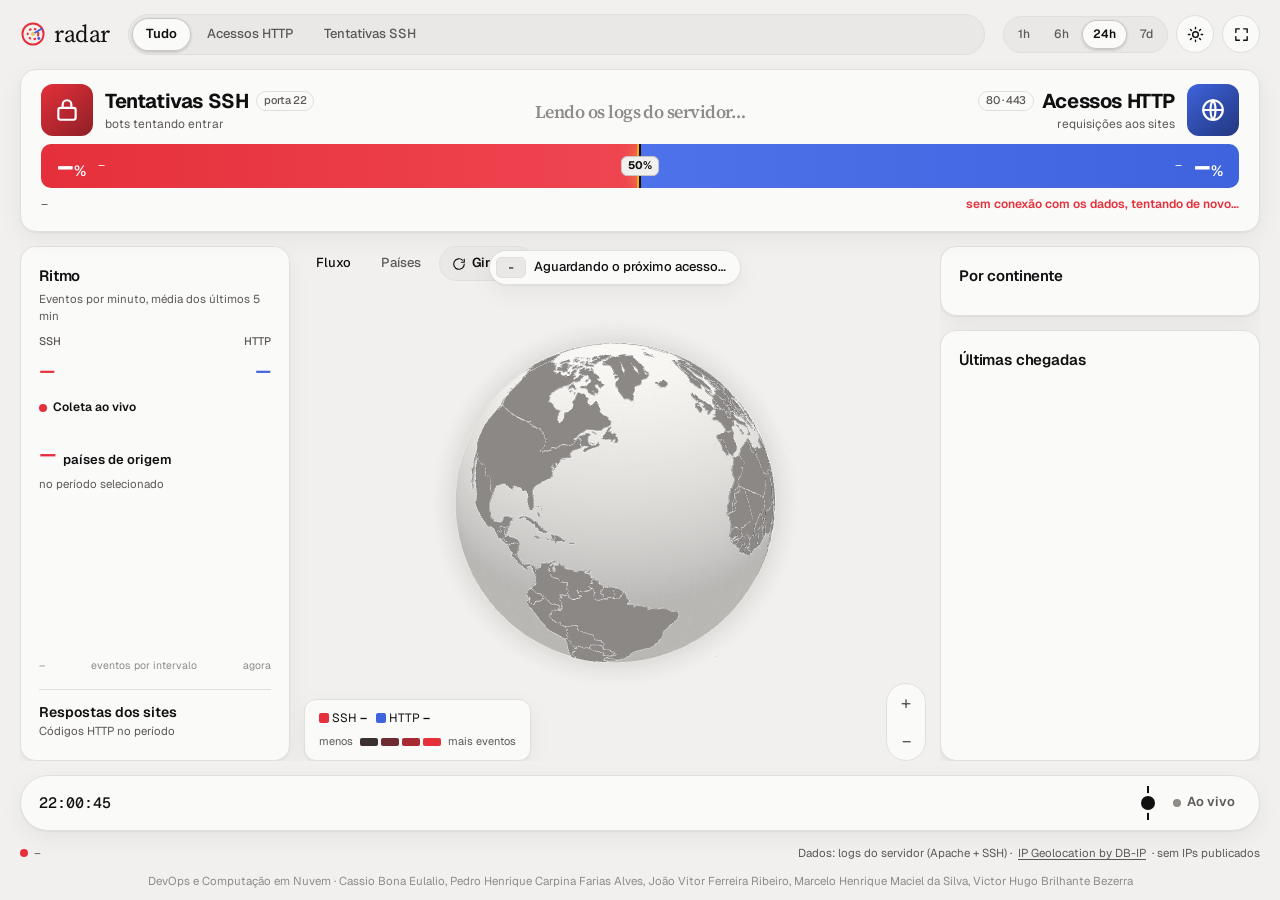
==== commit 0522bd87: "fix: créditos do grupo no site, validação do CI e documentação - mantém a disciplina e os integrante" ====
--- a/index.html
+++ b/index.html
@@ -1,182 +1,183 @@
-<!DOCTYPE html>
-<html lang="pt-BR" data-theme="dark">
-
-<head>
-  <meta charset="UTF-8">
-  <title>Radar · tráfego do servidor ao vivo</title>
-  <meta name="viewport" content="width=device-width, initial-scale=1, viewport-fit=cover">
-  <meta name="description" content="De onde vem o tráfego que chega no servidor, ao vivo: acessos HTTP e tentativas de SSH no globo.">
-  <meta name="theme-color" content="#0B0B0A">
-  <link rel="icon" href="img/favicon.svg" type="image/svg+xml">
-  <link rel="preconnect" href="https://fonts.googleapis.com">
-  <link rel="preconnect" href="https://fonts.gstatic.com" crossorigin>
-  <link href="https://fonts.googleapis.com/css2?family=Geist:wght@400;500;600;700&family=Geist+Mono:wght@500&family=Source+Serif+4:opsz,wght@8..60,600&display=swap" rel="stylesheet">
-  <link rel="stylesheet" href="css/style.css">
-  <script>
-    (function () {
-      var t = null;
-      try { t = localStorage.getItem('radar-tema'); } catch (e) {}
-      if (!t) t = matchMedia('(prefers-color-scheme: light)').matches ? 'light' : 'dark';
-      document.documentElement.setAttribute('data-theme', t);
-    })();
-  </script>
-</head>
-
-<body>
-  <header class="topo">
-    <a class="marca" href="./" aria-label="Radar, início">
-      <img src="img/logo.svg" alt="" width="26" height="26">
-      <span>radar</span>
-    </a>
-
-    <nav class="segmento" role="tablist" aria-label="Tipo de tráfego">
-      <button role="tab" class="ativo" data-filtro="tudo" aria-selected="true">Tudo</button>
-      <button role="tab" data-filtro="http" aria-selected="false">Acessos HTTP</button>
-      <button role="tab" data-filtro="ssh" aria-selected="false">Tentativas SSH</button>
-    </nav>
-
-    <div class="patrocinio">Servidor em <strong id="servidor-cidade">Ashburn, EUA</strong></div>
-
-    <div class="acoes">
-      <div class="segmento pequeno" role="tablist" aria-label="Período">
-        <button data-periodo="1h">1h</button>
-        <button data-periodo="6h">6h</button>
-        <button class="ativo" data-periodo="24h">24h</button>
-        <button data-periodo="7d">7d</button>
-      </div>
-      <button class="icone" id="btn-tema" title="Alternar tema" aria-label="Alternar tema">
-        <svg viewBox="0 0 24 24"><circle cx="12" cy="12" r="4"/><path d="M12 2v2M12 20v2M4.9 4.9l1.4 1.4M17.7 17.7l1.4 1.4M2 12h2M20 12h2M4.9 19.1l1.4-1.4M17.7 6.3l1.4-1.4"/></svg>
-      </button>
-      <button class="icone" id="btn-tela" title="Tela cheia" aria-label="Tela cheia">
-        <svg viewBox="0 0 24 24"><path d="M4 9V4h5M20 9V4h-5M4 15v5h5M20 15v5h-5"/></svg>
-      </button>
-    </div>
-  </header>
-
-  <!-- Placar: SSH x HTTP (no estilo do placar da apuração) -->
-  <section class="placar cartao" aria-live="polite">
-    <div class="lado ssh">
-      <div class="avatar ssh" aria-hidden="true">
-        <svg viewBox="0 0 24 24"><rect x="4" y="10" width="16" height="11" rx="2"/><path d="M8 10V7a4 4 0 0 1 8 0v3"/></svg>
-      </div>
-      <div>
-        <div class="nome">Tentativas SSH <span class="tag">porta 22</span></div>
-        <div class="sub">bots tentando entrar</div>
-      </div>
-    </div>
-
-    <h1 class="manchete" id="manchete"><span class="carregando-texto">Lendo os logs do servidor…</span></h1>
-
-    <div class="lado http">
-      <div>
-        <div class="nome"><span class="tag">80 · 443</span> Acessos HTTP</div>
-        <div class="sub">requisições aos sites</div>
-      </div>
-      <div class="avatar http" aria-hidden="true">
-        <svg viewBox="0 0 24 24"><circle cx="12" cy="12" r="9"/><path d="M3 12h18M12 3c3 3.5 3 14.5 0 18M12 3c-3 3.5-3 14.5 0 18"/></svg>
-      </div>
-    </div>
-
-    <div class="barra" role="img" id="barra" aria-label="Proporção entre SSH e HTTP">
-      <div class="parte ssh" id="barra-ssh" style="width:50%">
-        <span class="pct"><b id="pct-ssh">–</b><small>%</small></span>
-        <span class="votos" id="total-ssh">–</span>
-      </div>
-      <div class="parte http" id="barra-http" style="width:50%">
-        <span class="votos" id="total-http">–</span>
-        <span class="pct"><b id="pct-http">–</b><small>%</small></span>
-      </div>
-      <div class="meio"><span>50%</span></div>
-    </div>
-    <div class="rodape-placar">
-      <span id="placar-paises">–</span>
-      <span><b class="verde" id="placar-atualizado">ao vivo</b></span>
-    </div>
-    <div class="progresso"><i id="progresso"></i></div>
-  </section>
-
-  <main class="grade">
-    <!-- Coluna esquerda -->
-    <aside class="cartao coluna">
-      <h2>Ritmo</h2>
-      <p class="legenda">Eventos por minuto, média dos últimos 5 min</p>
-      <div class="duelo">
-        <div><small>SSH</small><strong class="vermelho" id="ritmo-ssh">–</strong></div>
-        <div class="dir"><small>HTTP</small><strong class="azul" id="ritmo-http">–</strong></div>
-      </div>
-      <p class="ao-vivo"><i></i> Coleta ao vivo</p>
-
-      <p class="destaque"><strong class="vermelho grande" id="num-paises">–</strong> países de origem</p>
-      <p class="legenda" id="frase-paises">no período selecionado</p>
-
-      <svg class="grafico" id="grafico" viewBox="0 0 300 140" preserveAspectRatio="none" aria-label="Eventos ao longo do tempo"></svg>
-      <div class="eixo"><span id="eixo-ini">–</span><span>eventos por intervalo</span><span>agora</span></div>
-
-      <hr>
-      <h3>Respostas dos sites</h3>
-      <p class="legenda">Códigos HTTP no período</p>
-      <div class="status" id="status"></div>
-
-      <h4><span class="ponto azul-bg"></span> Quem mais chega</h4>
-      <ol class="ranking" id="ranking"></ol>
-    </aside>
-
-    <!-- Globo -->
-    <section class="palco" aria-label="Globo com o tráfego chegando ao servidor">
-      <div class="abas">
-        <button class="ativo" data-modo="fluxo">Fluxo</button>
-        <button data-modo="paises">Países</button>
-        <button class="pilula" id="btn-girar" aria-pressed="true">
-          <svg viewBox="0 0 24 24"><path d="M21 12a9 9 0 1 1-3-6.7"/><path d="M21 4v5h-5"/></svg> Girando
-        </button>
-      </div>
-      <div class="chip-evento" id="chip"><span class="mini" id="chip-cod">–</span><span id="chip-texto">Aguardando o próximo acesso…</span></div>
-      <div id="globo"></div>
-      <div class="chamadas" id="chamadas"></div>
-
-      <div class="legenda-mapa cartao">
-        <div><i class="q ssh"></i> SSH <b id="leg-ssh">–</b> &nbsp; <i class="q http"></i> HTTP <b id="leg-http">–</b></div>
-        <div class="escala"><span>menos</span><i></i><i></i><i></i><i></i><span>mais eventos</span></div>
-      </div>
-      <div class="zoom">
-        <button id="zoom-mais" aria-label="Aproximar">+</button>
-        <button id="zoom-menos" aria-label="Afastar">−</button>
-      </div>
-    </section>
-
-    <!-- Coluna direita -->
-    <aside class="coluna-dir">
-      <section class="cartao">
-        <h2>Por continente</h2>
-        <ul class="regioes" id="regioes"></ul>
-      </section>
-      <section class="cartao feed-cartao">
-        <h2>Últimas chegadas</h2>
-        <ul class="feed" id="feed"></ul>
-      </section>
-    </aside>
-  </main>
-
-  <!-- Linha do tempo -->
-  <section class="linha cartao">
-    <time id="relogio">--:--:--</time>
-    <div class="trilho" id="trilho" tabindex="0" role="slider" aria-label="Linha do tempo" aria-valuemin="0" aria-valuemax="100" aria-valuenow="100">
-      <div class="barras" id="barras"></div>
-      <div class="cursor" id="cursor"></div>
-    </div>
-    <button class="ao-vivo-btn" id="btn-vivo"><i></i> Ao vivo</button>
-  </section>
-
-  <footer class="rodape">
-    <span><i class="ponto-vivo"></i> <span id="rodape-total">–</span></span>
-    <span>Dados: logs do servidor (Apache + SSH) · <a href="https://db-ip.com" target="_blank" rel="noopener">IP Geolocation by DB-IP</a> · sem IPs publicados</span>
-  </footer>
-
-  <div class="tooltip" id="tooltip" hidden></div>
-
-  <script src="js/vendor/topojson-client.min.js"></script>
-  <script src="js/vendor/globe.gl.min.js"></script>
-  <script src="main.js"></script>
-</body>
-
-</html>
+<!DOCTYPE html>
+<html lang="pt-BR" data-theme="dark">
+
+<head>
+  <meta charset="UTF-8">
+  <title>Radar · tráfego do servidor ao vivo</title>
+  <meta name="viewport" content="width=device-width, initial-scale=1, viewport-fit=cover">
+  <meta name="description" content="De onde vem o tráfego que chega no servidor, ao vivo: acessos HTTP e tentativas de SSH no globo.">
+  <meta name="theme-color" content="#0B0B0A">
+  <link rel="icon" href="img/favicon.svg" type="image/svg+xml">
+  <link rel="preconnect" href="https://fonts.googleapis.com">
+  <link rel="preconnect" href="https://fonts.gstatic.com" crossorigin>
+  <link href="https://fonts.googleapis.com/css2?family=Geist:wght@400;500;600;700&family=Geist+Mono:wght@500&family=Source+Serif+4:opsz,wght@8..60,600&display=swap" rel="stylesheet">
+  <link rel="stylesheet" href="css/style.css">
+  <script>
+    (function () {
+      var t = null;
+      try { t = localStorage.getItem('radar-tema'); } catch (e) {}
+      if (!t) t = matchMedia('(prefers-color-scheme: light)').matches ? 'light' : 'dark';
+      document.documentElement.setAttribute('data-theme', t);
+    })();
+  </script>
+</head>
+
+<body>
+  <header class="topo">
+    <a class="marca" href="./" aria-label="Radar, início">
+      <img src="img/logo.svg" alt="" width="26" height="26">
+      <span>radar</span>
+    </a>
+
+    <nav class="segmento" role="tablist" aria-label="Tipo de tráfego">
+      <button type="button" role="tab" class="ativo" data-filtro="tudo" aria-selected="true">Tudo</button>
+      <button type="button" role="tab" data-filtro="http" aria-selected="false">Acessos HTTP</button>
+      <button type="button" role="tab" data-filtro="ssh" aria-selected="false">Tentativas SSH</button>
+    </nav>
+
+    <div class="patrocinio">Servidor em <strong id="servidor-cidade">Ashburn, EUA</strong></div>
+
+    <div class="acoes">
+      <div class="segmento pequeno" role="tablist" aria-label="Período">
+        <button type="button" data-periodo="1h">1h</button>
+        <button type="button" data-periodo="6h">6h</button>
+        <button type="button" class="ativo" data-periodo="24h">24h</button>
+        <button type="button" data-periodo="7d">7d</button>
+      </div>
+      <button type="button" class="icone" id="btn-tema" title="Alternar tema" aria-label="Alternar tema">
+        <svg viewBox="0 0 24 24"><circle cx="12" cy="12" r="4"/><path d="M12 2v2M12 20v2M4.9 4.9l1.4 1.4M17.7 17.7l1.4 1.4M2 12h2M20 12h2M4.9 19.1l1.4-1.4M17.7 6.3l1.4-1.4"/></svg>
+      </button>
+      <button type="button" class="icone" id="btn-tela" title="Tela cheia" aria-label="Tela cheia">
+        <svg viewBox="0 0 24 24"><path d="M4 9V4h5M20 9V4h-5M4 15v5h5M20 15v5h-5"/></svg>
+      </button>
+    </div>
+  </header>
+
+  <!-- Placar: SSH x HTTP (no estilo do placar da apuração) -->
+  <section class="placar cartao" aria-live="polite">
+    <div class="lado ssh">
+      <div class="avatar ssh" aria-hidden="true">
+        <svg viewBox="0 0 24 24"><rect x="4" y="10" width="16" height="11" rx="2"/><path d="M8 10V7a4 4 0 0 1 8 0v3"/></svg>
+      </div>
+      <div>
+        <div class="nome">Tentativas SSH <span class="tag">porta 22</span></div>
+        <div class="sub">bots tentando entrar</div>
+      </div>
+    </div>
+
+    <h1 class="manchete" id="manchete"><span class="carregando-texto">Lendo os logs do servidor…</span></h1>
+
+    <div class="lado http">
+      <div>
+        <div class="nome"><span class="tag">80 · 443</span> Acessos HTTP</div>
+        <div class="sub">requisições aos sites</div>
+      </div>
+      <div class="avatar http" aria-hidden="true">
+        <svg viewBox="0 0 24 24"><circle cx="12" cy="12" r="9"/><path d="M3 12h18M12 3c3 3.5 3 14.5 0 18M12 3c-3 3.5-3 14.5 0 18"/></svg>
+      </div>
+    </div>
+
+    <div class="barra" role="img" id="barra" aria-label="Proporção entre SSH e HTTP">
+      <div class="parte ssh" id="barra-ssh">
+        <span class="pct"><b id="pct-ssh">–</b><small>%</small></span>
+        <span class="votos" id="total-ssh">–</span>
+      </div>
+      <div class="parte http" id="barra-http">
+        <span class="votos" id="total-http">–</span>
+        <span class="pct"><b id="pct-http">–</b><small>%</small></span>
+      </div>
+      <div class="meio"><span>50%</span></div>
+    </div>
+    <div class="rodape-placar">
+      <span id="placar-paises">–</span>
+      <span><b class="verde" id="placar-atualizado">ao vivo</b></span>
+    </div>
+    <div class="progresso"><i id="progresso"></i></div>
+  </section>
+
+  <main class="grade">
+    <!-- Coluna esquerda -->
+    <aside class="cartao coluna" aria-label="Ritmo e origens">
+      <h2>Ritmo</h2>
+      <p class="legenda">Eventos por minuto, média dos últimos 5 min</p>
+      <div class="duelo">
+        <div><small>SSH</small><strong class="vermelho" id="ritmo-ssh">–</strong></div>
+        <div class="dir"><small>HTTP</small><strong class="azul" id="ritmo-http">–</strong></div>
+      </div>
+      <p class="ao-vivo"><i></i> Coleta ao vivo</p>
+
+      <p class="destaque"><strong class="vermelho grande" id="num-paises">–</strong> países de origem</p>
+      <p class="legenda" id="frase-paises">no período selecionado</p>
+
+      <svg class="grafico" id="grafico" role="img" viewBox="0 0 300 140" preserveAspectRatio="none" aria-label="Eventos ao longo do tempo"></svg>
+      <div class="eixo"><span id="eixo-ini">–</span><span>eventos por intervalo</span><span>agora</span></div>
+
+      <hr>
+      <h3>Respostas dos sites</h3>
+      <p class="legenda">Códigos HTTP no período</p>
+      <div class="status" id="status"></div>
+
+      <h4><span class="ponto azul-bg"></span> Quem mais chega</h4>
+      <ol class="ranking" id="ranking"></ol>
+    </aside>
+
+    <!-- Globo -->
+    <section class="palco" aria-label="Globo com o tráfego chegando ao servidor">
+      <div class="abas">
+        <button type="button" class="ativo" data-modo="fluxo">Fluxo</button>
+        <button type="button" data-modo="paises">Países</button>
+        <button type="button" class="pilula" id="btn-girar" aria-pressed="true">
+          <svg viewBox="0 0 24 24"><path d="M21 12a9 9 0 1 1-3-6.7"/><path d="M21 4v5h-5"/></svg> Girando
+        </button>
+      </div>
+      <div class="chip-evento" id="chip"><span class="mini" id="chip-cod">–</span><span id="chip-texto">Aguardando o próximo acesso…</span></div>
+      <div id="globo"></div>
+      <div class="chamadas" id="chamadas"></div>
+
+      <div class="legenda-mapa cartao">
+        <div><i class="q ssh"></i> SSH <b id="leg-ssh">–</b> &nbsp; <i class="q http"></i> HTTP <b id="leg-http">–</b></div>
+        <div class="escala"><span>menos</span><i></i><i></i><i></i><i></i><span>mais eventos</span></div>
+      </div>
+      <div class="zoom">
+        <button type="button" id="zoom-mais" aria-label="Aproximar">+</button>
+        <button type="button" id="zoom-menos" aria-label="Afastar">−</button>
+      </div>
+    </section>
+
+    <!-- Coluna direita -->
+    <aside class="coluna-dir" aria-label="Continentes e últimas chegadas">
+      <section class="cartao">
+        <h2>Por continente</h2>
+        <ul class="regioes" id="regioes"></ul>
+      </section>
+      <section class="cartao feed-cartao">
+        <h2>Últimas chegadas</h2>
+        <ul class="feed" id="feed"></ul>
+      </section>
+    </aside>
+  </main>
+
+  <!-- Linha do tempo -->
+  <section class="linha cartao">
+    <time id="relogio">--:--:--</time>
+    <div class="trilho" id="trilho" tabindex="0" role="slider" aria-label="Linha do tempo" aria-valuemin="0" aria-valuemax="100" aria-valuenow="100">
+      <div class="barras" id="barras"></div>
+      <div class="cursor" id="cursor"></div>
+    </div>
+    <button type="button" class="ao-vivo-btn" id="btn-vivo"><i></i> Ao vivo</button>
+  </section>
+
+  <footer class="rodape">
+    <span><i class="ponto-vivo"></i> <span id="rodape-total">–</span></span>
+    <span class="creditos" title="Projeto integrador">DevOps e Computação em Nuvem · Cassio Bona Eulalio, Pedro Henrique Carpina Farias Alves, João Vitor Ferreira Ribeiro, Marcelo Henrique Maciel da Silva, Victor Hugo Brilhante Bezerra</span>
+    <span>Dados: logs do servidor (Apache + SSH) · <a href="https://db-ip.com" target="_blank" rel="noopener">IP Geolocation by DB-IP</a> · sem IPs publicados</span>
+  </footer>
+
+  <div class="tooltip" id="tooltip" hidden></div>
+
+  <script src="js/vendor/topojson-client.min.js"></script>
+  <script src="js/vendor/globe.gl.min.js"></script>
+  <script src="main.js"></script>
+</body>
+
+</html>
--- a/css/style.css
+++ b/css/style.css
@@ -1,463 +1,467 @@
-/* Radar · tráfego do servidor ao vivo
-   Linguagem visual inspirada em painéis de apuração ao vivo: fundo neutro, cartões arredondados,
-   pílulas, vermelho x azul, manchete serifada e muitos números grandes. */
-
-:root {
-  --ssh: #E5303B;
-  --ssh-escuro: #8E1F25;
-  --http: #3E63DD;
-  --http-escuro: #22377E;
-  --verde: #1F9D55;
-  --ouro: #E8C468;
-  --raio: 16px;
-  --raio-p: 10px;
-  --fonte: "Geist", "Helvetica Neue", Helvetica, Arial, sans-serif;
-  --serif: "Source Serif 4", Georgia, serif;
-  --mono: "Geist Mono", ui-monospace, monospace;
-}
-
-:root[data-theme="dark"] {
-  --fundo: #0B0B0A;
-  --cartao: #121211;
-  --cartao-2: #1A1A19;
-  --borda: #262524;
-  --borda-forte: #3A3937;
-  --texto: #FAFAF9;
-  --suave: #A19E9A;
-  --apagado: #6E6B67;
-  --pais-vazio: #262524;
-  --globo: #121211;
-  --sombra: 0 1px 0 rgba(255, 255, 255, .03) inset, 0 8px 24px rgba(0, 0, 0, .35);
-}
-
-:root[data-theme="light"] {
-  --fundo: #F1F0EE;
-  --cartao: #FAFAF9;
-  --cartao-2: #EAE8E7;
-  --borda: #E1DFDC;
-  --borda-forte: #C9C6C2;
-  --texto: #111010;
-  --suave: #5C5957;
-  --apagado: #8F8C88;
-  --pais-vazio: #8B8886;
-  --globo: #E7E5E2;
-  --sombra: 0 1px 2px rgba(17, 16, 16, .06), 0 8px 24px rgba(17, 16, 16, .05);
-}
-
-* { box-sizing: border-box; }
-
-html, body { margin: 0; }
-
-body {
-  background: var(--fundo);
-  color: var(--texto);
-  font: 13px/1.45 var(--fonte);
-  -webkit-font-smoothing: antialiased;
-  min-height: 100vh;
-  display: grid;
-  grid-template-rows: auto auto 1fr auto auto;
-  gap: 14px;
-  padding: 14px 20px 10px;
-  transition: background .4s, color .4s;
-}
-
-button { font: inherit; color: inherit; cursor: pointer; }
-
-a { color: inherit; }
-
-svg { fill: none; stroke: currentColor; stroke-width: 2; stroke-linecap: round; stroke-linejoin: round; }
-
-.cartao {
-  background: var(--cartao);
-  border: 1px solid var(--borda);
-  border-radius: var(--raio);
-  box-shadow: var(--sombra);
-}
-
-h2 { font-size: 15px; font-weight: 600; margin: 0 0 4px; letter-spacing: -.01em; }
-h3 { font-size: 14px; font-weight: 600; margin: 0; }
-h4 { font-size: 12px; font-weight: 500; margin: 18px 0 8px; display: flex; gap: 6px; align-items: center; }
-.legenda { color: var(--suave); font-size: 11.5px; margin: 0 0 10px; }
-.vermelho { color: var(--ssh); }
-.azul { color: var(--http); }
-.verde { color: var(--verde); }
-hr { border: 0; border-top: 1px solid var(--borda); margin: 16px 0 12px; }
-
-/* ---------------- topo ---------------- */
-.topo {
-  display: grid;
-  grid-template-columns: auto auto 1fr auto;
-  align-items: center;
-  gap: 18px;
-}
-
-.marca {
-  display: flex; align-items: center; gap: 8px; text-decoration: none;
-  font-family: var(--serif); font-size: 24px; letter-spacing: -.02em;
-}
-.marca img { display: block; }
-
-.segmento {
-  display: inline-flex; padding: 3px; gap: 2px;
-  background: var(--cartao-2);
-  border: 1px solid var(--borda);
-  border-radius: 100px;
-}
-.segmento button {
-  border: 0; background: transparent; border-radius: 100px;
-  padding: 7px 14px; color: var(--suave); font-weight: 500;
-  transition: background .25s, color .25s, box-shadow .25s;
-}
-.segmento button:hover { color: var(--texto); }
-.segmento button.ativo {
-  background: var(--cartao); color: var(--texto); font-weight: 600;
-  box-shadow: 0 0 0 1px var(--borda-forte) inset, 0 1px 3px rgba(0, 0, 0, .2);
-}
-.segmento.pequeno button { padding: 6px 11px; font-size: 12px; }
-
-.patrocinio { justify-self: center; color: var(--suave); font-size: 12px; }
-.patrocinio strong { color: var(--texto); font-weight: 600; margin-left: 4px; }
-
-.acoes { display: flex; gap: 8px; align-items: center; }
-.icone {
-  width: 38px; height: 38px; border-radius: 50%;
-  border: 1px solid var(--borda); background: var(--cartao);
-  display: grid; place-items: center; transition: transform .2s, background .2s;
-}
-.icone:hover { transform: translateY(-1px); background: var(--cartao-2); }
-.icone svg { width: 17px; height: 17px; }
-
-/* ---------------- placar ---------------- */
-.placar {
-  position: relative; overflow: hidden;
-  display: grid;
-  grid-template-columns: 1fr auto 1fr;
-  grid-template-areas: "a m b" "barra barra barra" "rod rod rod";
-  align-items: center;
-  padding: 14px 20px 18px;
-  gap: 8px 16px;
-}
-.lado { display: flex; align-items: center; gap: 12px; }
-.lado.ssh { grid-area: a; }
-.lado.http { grid-area: b; justify-self: end; text-align: right; }
-.avatar {
-  width: 52px; height: 52px; border-radius: 12px; display: grid; place-items: center; color: #fff;
-}
-.avatar svg { width: 26px; height: 26px; }
-.avatar.ssh { background: linear-gradient(140deg, var(--ssh), var(--ssh-escuro)); }
-.avatar.http { background: linear-gradient(140deg, var(--http), var(--http-escuro)); }
-.nome { font-size: 20px; font-weight: 700; letter-spacing: -.02em; display: flex; gap: 8px; align-items: center; }
-.lado.http .nome { justify-content: flex-end; }
-.tag { font-size: 11px; font-weight: 500; color: var(--suave); border: 1px solid var(--borda); padding: 1px 7px; border-radius: 100px; }
-.sub { color: var(--suave); font-size: 12px; }
-
-.manchete {
-  grid-area: m; margin: 0; text-align: center;
-  font: 600 26px/1.15 var(--serif); letter-spacing: -.02em;
-}
-.manchete .vermelho, .manchete .azul { transition: color .4s; }
-.carregando-texto { color: var(--apagado); font-size: 18px; animation: piscar 1.4s ease-in-out infinite; }
-
-.barra {
-  grid-area: barra; position: relative; display: flex; height: 44px;
-  border-radius: 10px; overflow: hidden; background: var(--cartao-2);
-}
-.parte {
-  display: flex; align-items: center; gap: 12px; padding: 0 16px; color: #fff; white-space: nowrap;
-  transition: width 1.2s cubic-bezier(.22, 1, .36, 1);
-  min-width: 0;
-}
-.parte.ssh { background: linear-gradient(90deg, var(--ssh), #EF4652); }
-.parte.http { background: linear-gradient(90deg, #4D72EA, var(--http)); justify-content: flex-end; }
-.pct b { font-size: 28px; font-weight: 700; letter-spacing: -.03em; }
-.pct small { font-size: 15px; font-weight: 600; margin-left: 1px; }
-.votos { font-size: 12px; opacity: .9; }
-.parte.ssh + .parte.http { box-shadow: -3px 0 0 #F5A623, -6px 0 12px rgba(245, 166, 35, .55); }
-.meio {
-  position: absolute; left: 50%; top: -8px; bottom: -8px; width: 2px; background: var(--texto); transform: translateX(-1px);
-}
-.meio span {
-  position: absolute; top: 50%; left: 50%; transform: translate(-50%, -50%);
-  background: var(--fundo); color: var(--texto); border: 1px solid var(--borda-forte);
-  font-size: 11px; font-weight: 700; padding: 1px 6px; border-radius: 6px;
-}
-.rodape-placar { grid-area: rod; display: flex; justify-content: space-between; color: var(--suave); font-size: 12px; }
-.rodape-placar b { font-weight: 600; }
-.progresso { position: absolute; left: 0; right: 0; bottom: 0; height: 3px; background: transparent; }
-.progresso i { display: block; height: 100%; width: 100%; background: var(--verde); transform-origin: left; }
-
-/* ---------------- grade principal ---------------- */
-.grade {
-  display: grid;
-  grid-template-columns: 300px 1fr 360px;
-  gap: 14px;
-  min-height: 0;
-}
-
-.coluna { padding: 18px; overflow: auto; }
-
-.duelo { display: flex; justify-content: space-between; align-items: flex-end; margin-top: 10px; }
-.duelo small { display: block; color: var(--suave); font-size: 11px; font-weight: 500; }
-.duelo strong { font-size: 28px; font-weight: 400; letter-spacing: -.02em; }
-.duelo .dir { text-align: right; }
-
-.ao-vivo { display: flex; align-items: center; gap: 6px; font-weight: 600; font-size: 12px; margin: 8px 0 16px; }
-.ao-vivo i, .ponto-vivo {
-  width: 8px; height: 8px; border-radius: 50%; background: var(--ssh); display: inline-block;
-  box-shadow: 0 0 0 0 rgba(229, 48, 59, .6); animation: pulso 1.8s infinite;
-}
-
-.destaque { margin: 0; font-weight: 600; font-size: 13px; }
-.destaque .grande { font-size: 30px; font-weight: 400; letter-spacing: -.03em; margin-right: 4px; }
-
-.grafico { width: 100%; height: 140px; margin-top: 6px; overflow: visible; }
-.grafico .grade-l { stroke: var(--borda); stroke-width: 1; stroke-dasharray: 2 4; vector-effect: non-scaling-stroke; }
-.grafico .linha-ssh, .grafico .linha-http { stroke-width: 2; vector-effect: non-scaling-stroke; }
-.grafico .linha-ssh { stroke: var(--ssh); }
-.grafico .linha-http { stroke: var(--http); }
-.grafico .area-ssh { fill: var(--ssh); opacity: .12; stroke: none; }
-.grafico .area-http { fill: var(--http); opacity: .12; stroke: none; }
-.grafico .desenhar { stroke-dasharray: 2000; stroke-dashoffset: 2000; animation: desenhar 1.6s ease-out forwards; }
-.eixo { display: flex; justify-content: space-between; color: var(--apagado); font-size: 10.5px; margin-top: 4px; }
-
-.status { display: grid; grid-template-columns: repeat(4, 1fr); gap: 4px; }
-.status div { display: flex; flex-direction: column; }
-.status small { color: var(--suave); font-size: 11px; }
-.status b { font-size: 15px; font-weight: 600; letter-spacing: -.01em; }
-
-.ponto { width: 10px; height: 10px; border-radius: 50%; display: inline-block; }
-.azul-bg { background: var(--http); }
-
-.ranking { list-style: none; margin: 0; padding: 0; display: grid; gap: 7px; }
-.ranking li { display: grid; grid-template-columns: 30px 1fr auto; align-items: center; gap: 8px; font-size: 12px; }
-.mini {
-  background: var(--cartao-2); border: 1px solid var(--borda); border-radius: 5px;
-  font: 600 10.5px/1 var(--mono); padding: 4px 0; text-align: center; min-width: 30px; display: inline-block;
-}
-.ranking .trilha { height: 6px; border-radius: 3px; overflow: hidden; display: flex; background: var(--cartao-2); }
-.ranking .trilha i { display: block; height: 100%; transition: width 1s cubic-bezier(.22, 1, .36, 1); }
-.ranking .trilha i.s { background: var(--ssh); }
-.ranking .trilha i.h { background: var(--http); }
-.ranking b { font-weight: 600; font-variant-numeric: tabular-nums; }
-
-/* ---------------- palco / globo ---------------- */
-.palco { position: relative; min-height: 520px; display: flex; flex-direction: column; }
-.abas { display: flex; gap: 6px; align-items: center; z-index: 3; }
-.abas button {
-  border: 0; background: transparent; color: var(--suave); padding: 7px 12px; border-radius: 100px; font-weight: 500;
-}
-.abas button.ativo { color: var(--texto); }
-.abas .pilula {
-  display: inline-flex; align-items: center; gap: 6px; color: var(--texto);
-  background: var(--cartao-2); border: 1px solid var(--borda); font-weight: 600;
-}
-.abas .pilula svg { width: 14px; height: 14px; }
-.abas .pilula[aria-pressed="false"] { color: var(--suave); }
-
-#globo { position: absolute; inset: 0; cursor: grab; }
-#globo:active { cursor: grabbing; }
-
-.chip-evento {
-  position: absolute; top: 4px; left: 50%; transform: translateX(-50%); z-index: 3;
-  display: flex; align-items: center; gap: 8px; max-width: 80%;
-  background: var(--cartao); border: 1px solid var(--borda); border-radius: 100px;
-  padding: 6px 14px 6px 6px; box-shadow: var(--sombra); font-weight: 500; white-space: nowrap; overflow: hidden;
-}
-.chip-evento #chip-texto { overflow: hidden; text-overflow: ellipsis; }
-.chip-evento.novo { animation: chip .6s cubic-bezier(.22, 1, .36, 1); }
-.chip-evento .mini.ssh, .feed .mini.ssh, .chamada.ssh { background: var(--ssh); border-color: var(--ssh); color: #fff; }
-.chip-evento .mini.http, .feed .mini.http, .chamada.http { background: var(--http); border-color: var(--http); color: #fff; }
-
-.chamadas { position: absolute; inset: 0; pointer-events: none; z-index: 2; }
-.chamada {
-  position: absolute; transform: translate(-50%, -130%);
-  font: 600 11px/1 var(--fonte); padding: 5px 8px; border-radius: 5px; display: flex; gap: 8px;
-  box-shadow: 0 4px 12px rgba(0, 0, 0, .35); transition: opacity .3s; white-space: nowrap;
-}
-.chamada b { font-family: var(--mono); font-weight: 500; }
-.chamada::after {
-  content: ""; position: absolute; left: 50%; bottom: -5px; width: 1px; height: 5px; background: inherit;
-}
-.chamada.servidor { background: var(--ouro); color: #1a1405; }
-
-.legenda-mapa {
-  position: absolute; left: 0; bottom: 0; z-index: 3; padding: 10px 14px; font-size: 12px; display: grid; gap: 6px;
-  border-radius: 12px;
-}
-.legenda-mapa b { font-weight: 600; }
-.q { width: 10px; height: 10px; border-radius: 2px; display: inline-block; vertical-align: -1px; }
-.q.ssh { background: var(--ssh); }
-.q.http { background: var(--http); }
-.escala { display: flex; align-items: center; gap: 3px; color: var(--suave); font-size: 11px; }
-.escala i { width: 18px; height: 8px; border-radius: 2px; display: inline-block; }
-.escala i:nth-of-type(1) { background: #3A2F31; }
-.escala i:nth-of-type(2) { background: #6E2A31; }
-.escala i:nth-of-type(3) { background: #A82B34; }
-.escala i:nth-of-type(4) { background: var(--ssh); }
-.escala span:first-child { margin-right: 4px; }
-.escala span:last-child { margin-left: 4px; }
-
-.zoom {
-  position: absolute; right: 0; bottom: 0; z-index: 3; display: grid;
-  background: var(--cartao); border: 1px solid var(--borda); border-radius: 100px; overflow: hidden;
-}
-.zoom button { width: 38px; height: 38px; border: 0; background: transparent; font-size: 18px; color: var(--suave); }
-.zoom button:hover { color: var(--texto); background: var(--cartao-2); }
-
-/* ---------------- coluna direita ---------------- */
-.coluna-dir { display: grid; grid-template-rows: auto 1fr; gap: 14px; min-height: 0; }
-.coluna-dir .cartao { padding: 18px; }
-
-.regioes { list-style: none; margin: 10px 0 0; padding: 0; }
-.regioes li {
-  display: grid; grid-template-columns: 30px minmax(0,1fr) 92px 50px; align-items: center; gap: 10px;
-  padding: 8px 0; border-top: 1px solid var(--borda); font-weight: 600;
-  animation: entrar .5s both;
-}
-.regioes li:first-child { border-top: 0; }
-.anel { width: 30px; height: 30px; }
-.anel circle { stroke-width: 3; }
-.anel .fundo-anel { stroke: var(--borda); }
-.anel .frente { stroke: var(--verde); transition: stroke-dashoffset 1.2s cubic-bezier(.22, 1, .36, 1); }
-.anel text { fill: var(--texto); stroke: none; font: 600 8px var(--fonte); text-anchor: middle; dominant-baseline: central; }
-.regioes .mix { display: flex; flex-direction: column; gap: 4px; }
-.regioes .mix .t { height: 4px; border-radius: 2px; display: flex; overflow: hidden; background: var(--cartao-2); }
-.regioes .mix .t i { display: block; transition: width 1s; }
-.regioes .mix .t i.s { background: var(--ssh); }
-.regioes .mix .t i.h { background: var(--http); }
-.regioes .mix small { color: var(--suave); font-weight: 500; font-size: 10px; display: flex; justify-content: space-between; white-space: nowrap; }
-.regioes .num { text-align: right; font-variant-numeric: tabular-nums; }
-.regioes .num small { display: block; color: var(--suave); font-weight: 500; font-size: 10.5px; }
-
-.feed-cartao { display: flex; flex-direction: column; min-height: 0; }
-.feed { list-style: none; margin: 10px 0 0; padding: 0; overflow: hidden; flex: 1; position: relative;
-  mask-image: linear-gradient(to bottom, #000 80%, transparent); -webkit-mask-image: linear-gradient(to bottom, #000 80%, transparent); }
-.feed li {
-  display: grid; grid-template-columns: 58px 30px 1fr; gap: 10px; align-items: center;
-  padding: 9px 0; border-top: 1px solid var(--borda);
-}
-.feed li:first-child { border-top: 0; }
-.feed li.novo { animation: deslizar .55s cubic-bezier(.22, 1, .36, 1); }
-.feed time { color: var(--suave); font-variant-numeric: tabular-nums; font-size: 12px; }
-.feed .circulo {
-  width: 30px; height: 30px; border-radius: 50%; display: grid; place-items: center;
-}
-.feed .circulo svg { width: 15px; height: 15px; }
-.feed .circulo.ssh { background: rgba(229, 48, 59, .14); color: var(--ssh); }
-.feed .circulo.http { background: rgba(62, 99, 221, .16); color: var(--http); }
-.feed p { margin: 0; font-size: 12.5px; }
-.feed p b { font-weight: 600; }
-.vazio { color: var(--apagado); padding: 10px 0; }
-
-/* ---------------- linha do tempo ---------------- */
-.linha {
-  display: grid; grid-template-columns: 90px 1fr auto; gap: 18px; align-items: center;
-  padding: 10px 18px; border-radius: 100px;
-}
-.linha time { font: 500 15px var(--mono); }
-.trilho { position: relative; height: 34px; cursor: ew-resize; outline: none; }
-.trilho:focus-visible { box-shadow: 0 0 0 2px var(--http); border-radius: 6px; }
-.barras { position: absolute; inset: 6px 0 6px; display: flex; align-items: flex-end; gap: 1px; }
-.barras i { flex: 1; display: flex; flex-direction: column-reverse; height: 100%; min-width: 1px; }
-.barras i b { display: block; width: 100%; transition: height .8s; }
-.barras i b.s { background: var(--ssh); opacity: .85; }
-.barras i b.h { background: var(--http); opacity: .85; }
-.barras i.fora b { opacity: .25; }
-.cursor {
-  position: absolute; top: 0; bottom: 0; right: 0; width: 2px; background: var(--texto); pointer-events: none;
-  transition: left .15s;
-}
-.cursor::before {
-  content: ""; position: absolute; top: 50%; left: 50%; width: 14px; height: 14px; border-radius: 50%;
-  background: var(--texto); transform: translate(-50%, -50%); box-shadow: 0 0 0 3px var(--cartao);
-}
-.ao-vivo-btn {
-  border: 0; background: transparent; display: flex; align-items: center; gap: 6px; font-weight: 600; color: var(--suave);
-}
-.ao-vivo-btn i { width: 8px; height: 8px; border-radius: 50%; background: var(--apagado); }
-.ao-vivo-btn.ativo { color: var(--texto); }
-.ao-vivo-btn.ativo i { background: var(--ssh); animation: pulso 1.8s infinite; }
-
-.rodape { display: flex; justify-content: space-between; color: var(--suave); font-size: 11.5px; gap: 12px; flex-wrap: wrap; }
-.rodape span { display: flex; align-items: center; gap: 6px; }
-.rodape a { text-decoration: underline; text-underline-offset: 2px; }
-
-.tooltip {
-  position: fixed; z-index: 20; pointer-events: none; background: var(--cartao); border: 1px solid var(--borda-forte);
-  border-radius: 10px; padding: 8px 10px; box-shadow: var(--sombra); font-size: 12px; min-width: 160px;
-}
-.tooltip b { font-weight: 600; }
-.tooltip .l { display: flex; justify-content: space-between; gap: 12px; }
-
-/* ---------------- carregamento ---------------- */
-.esqueleto { background: linear-gradient(90deg, var(--cartao-2) 25%, var(--borda) 50%, var(--cartao-2) 75%);
-  background-size: 200% 100%; animation: brilho 1.4s infinite; border-radius: 6px; height: 14px; }
-
-/* ---------------- animações ---------------- */
-@keyframes pulso {
-  0% { box-shadow: 0 0 0 0 rgba(229, 48, 59, .55); }
-  70% { box-shadow: 0 0 0 8px rgba(229, 48, 59, 0); }
-  100% { box-shadow: 0 0 0 0 rgba(229, 48, 59, 0); }
-}
-@keyframes piscar { 50% { opacity: .45; } }
-@keyframes desenhar { to { stroke-dashoffset: 0; } }
-@keyframes entrar { from { opacity: 0; transform: translateY(6px); } }
-@keyframes deslizar { from { opacity: 0; transform: translateY(-14px); background: var(--cartao-2); } }
-@keyframes chip { from { opacity: 0; transform: translate(-50%, -8px) scale(.96); } }
-@keyframes brilho { to { background-position: -200% 0; } }
-
-@media (prefers-reduced-motion: reduce) {
-  *, *::before, *::after { animation-duration: .01ms !important; animation-iteration-count: 1 !important; transition-duration: .01ms !important; }
-}
-
-/* ---------------- responsivo ---------------- */
-@media (max-width: 1280px) {
-  .grade { grid-template-columns: 270px 1fr 320px; }
-  .patrocinio { display: none; }
-  .topo { grid-template-columns: auto 1fr auto; }
-}
-
-@media (max-width: 1024px) {
-  body { padding: 12px 16px; }
-  .grade { grid-template-columns: 1fr 1fr; }
-  .palco { grid-column: 1 / -1; order: -1; min-height: 460px; }
-  .coluna-dir { grid-template-rows: auto auto; }
-  .feed { max-height: 420px; }
-}
-
-@media (max-width: 720px) {
-  .topo { grid-template-columns: 1fr auto; gap: 10px; }
-  .topo > .segmento { grid-column: 1 / -1; order: 3; justify-self: start; overflow-x: auto; max-width: 100%; }
-  .acoes .segmento { display: none; }
-  .placar { grid-template-columns: 1fr 1fr; grid-template-areas: "m m" "a b" "barra barra" "rod rod"; padding: 12px 14px 16px; }
-  .avatar { width: 38px; height: 38px; }
-  .nome { font-size: 15px; }
-  .tag, .sub { display: none; }
-  .manchete { font-size: 20px; }
-  .pct b { font-size: 20px; }
-  .votos { display: none; }
-  .grade { grid-template-columns: 1fr; }
-  .palco { min-height: 380px; }
-  .legenda-mapa { font-size: 11px; }
-  .linha { grid-template-columns: 1fr auto; border-radius: var(--raio); }
-  .linha time { display: none; }
-  .chip-evento { max-width: 92%; font-size: 12px; }
-}
-
-/* tooltip do globo (globe.gl usa .float-tooltip-kap) */
-.float-tooltip-kap {
-  background: var(--cartao) !important; color: var(--texto) !important; border: 1px solid var(--borda-forte);
-  border-radius: 10px !important; padding: 0 !important; box-shadow: var(--sombra); font: 12px/1.45 var(--fonte) !important;
-}
-.tooltip-globo { padding: 8px 10px; min-width: 170px; }
-.tooltip-globo > b { font-weight: 600; font-size: 13px; }
-.tooltip-globo .l { display: flex; justify-content: space-between; gap: 14px; margin-top: 3px; color: var(--suave); }
-.tooltip-globo .l b { color: var(--texto); font-weight: 600; font-variant-numeric: tabular-nums; }
-
-/* desktop: tudo numa tela, como um painel ao vivo */
-@media (min-width: 1025px) and (min-height: 700px) {
-  body { height: 100vh; overflow: hidden; }
-  .grade { min-height: 0; overflow: hidden; }
-  .coluna, .coluna-dir { min-height: 0; overflow: auto; scrollbar-width: thin; }
-  .palco { min-height: 0; }
-}
+/* Radar · tráfego do servidor ao vivo
+   Linguagem visual inspirada em painéis de apuração ao vivo: fundo neutro, cartões arredondados,
+   pílulas, vermelho x azul, manchete serifada e muitos números grandes. */
+
+:root {
+  --ssh: #E5303B;
+  --ssh-escuro: #8E1F25;
+  --http: #3E63DD;
+  --http-escuro: #22377E;
+  --verde: #1F9D55;
+  --ouro: #E8C468;
+  --raio: 16px;
+  --raio-p: 10px;
+  --fonte: "Geist", "Helvetica Neue", Helvetica, Arial, sans-serif;
+  --serif: "Source Serif 4", Georgia, serif;
+  --mono: "Geist Mono", ui-monospace, monospace;
+}
+
+:root[data-theme="dark"] {
+  --fundo: #0B0B0A;
+  --cartao: #121211;
+  --cartao-2: #1A1A19;
+  --borda: #262524;
+  --borda-forte: #3A3937;
+  --texto: #FAFAF9;
+  --suave: #A19E9A;
+  --apagado: #6E6B67;
+  --pais-vazio: #262524;
+  --globo: #121211;
+  --sombra: 0 1px 0 rgba(255, 255, 255, .03) inset, 0 8px 24px rgba(0, 0, 0, .35);
+}
+
+:root[data-theme="light"] {
+  --fundo: #F1F0EE;
+  --cartao: #FAFAF9;
+  --cartao-2: #EAE8E7;
+  --borda: #E1DFDC;
+  --borda-forte: #C9C6C2;
+  --texto: #111010;
+  --suave: #5C5957;
+  --apagado: #8F8C88;
+  --pais-vazio: #8B8886;
+  --globo: #E7E5E2;
+  --sombra: 0 1px 2px rgba(17, 16, 16, .06), 0 8px 24px rgba(17, 16, 16, .05);
+}
+
+* { box-sizing: border-box; }
+
+html, body { margin: 0; }
+
+body {
+  background: var(--fundo);
+  color: var(--texto);
+  font: 13px/1.45 var(--fonte);
+  -webkit-font-smoothing: antialiased;
+  min-height: 100vh;
+  display: grid;
+  grid-template-rows: auto auto 1fr auto auto;
+  gap: 14px;
+  padding: 14px 20px 10px;
+  transition: background .4s, color .4s;
+}
+
+button { font: inherit; color: inherit; cursor: pointer; }
+
+a { color: inherit; }
+
+svg { fill: none; stroke: currentColor; stroke-width: 2; stroke-linecap: round; stroke-linejoin: round; }
+
+.cartao {
+  background: var(--cartao);
+  border: 1px solid var(--borda);
+  border-radius: var(--raio);
+  box-shadow: var(--sombra);
+}
+
+h2 { font-size: 15px; font-weight: 600; margin: 0 0 4px; letter-spacing: -.01em; }
+h3 { font-size: 14px; font-weight: 600; margin: 0; }
+h4 { font-size: 12px; font-weight: 500; margin: 18px 0 8px; display: flex; gap: 6px; align-items: center; }
+.legenda { color: var(--suave); font-size: 11.5px; margin: 0 0 10px; }
+.vermelho { color: var(--ssh); }
+.azul { color: var(--http); }
+.verde { color: var(--verde); }
+hr { border: 0; border-top: 1px solid var(--borda); margin: 16px 0 12px; }
+
+/* ---------------- topo ---------------- */
+.topo {
+  display: grid;
+  grid-template-columns: auto auto 1fr auto;
+  align-items: center;
+  gap: 18px;
+}
+
+.marca {
+  display: flex; align-items: center; gap: 8px; text-decoration: none;
+  font-family: var(--serif); font-size: 24px; letter-spacing: -.02em;
+}
+.marca img { display: block; }
+
+.segmento {
+  display: inline-flex; padding: 3px; gap: 2px;
+  background: var(--cartao-2);
+  border: 1px solid var(--borda);
+  border-radius: 100px;
+}
+.segmento button {
+  border: 0; background: transparent; border-radius: 100px;
+  padding: 7px 14px; color: var(--suave); font-weight: 500;
+  transition: background .25s, color .25s, box-shadow .25s;
+}
+.segmento button:hover { color: var(--texto); }
+.segmento button.ativo {
+  background: var(--cartao); color: var(--texto); font-weight: 600;
+  box-shadow: 0 0 0 1px var(--borda-forte) inset, 0 1px 3px rgba(0, 0, 0, .2);
+}
+.segmento.pequeno button { padding: 6px 11px; font-size: 12px; }
+
+.patrocinio { justify-self: center; color: var(--suave); font-size: 12px; }
+.patrocinio strong { color: var(--texto); font-weight: 600; margin-left: 4px; }
+
+.acoes { display: flex; gap: 8px; align-items: center; }
+.icone {
+  width: 38px; height: 38px; border-radius: 50%;
+  border: 1px solid var(--borda); background: var(--cartao);
+  display: grid; place-items: center; transition: transform .2s, background .2s;
+}
+.icone:hover { transform: translateY(-1px); background: var(--cartao-2); }
+.icone svg { width: 17px; height: 17px; }
+
+/* ---------------- placar ---------------- */
+.placar {
+  position: relative; overflow: hidden;
+  display: grid;
+  grid-template-columns: 1fr auto 1fr;
+  grid-template-areas: "a m b" "barra barra barra" "rod rod rod";
+  align-items: center;
+  padding: 14px 20px 18px;
+  gap: 8px 16px;
+}
+.lado { display: flex; align-items: center; gap: 12px; }
+.lado.ssh { grid-area: a; }
+.lado.http { grid-area: b; justify-self: end; text-align: right; }
+.avatar {
+  width: 52px; height: 52px; border-radius: 12px; display: grid; place-items: center; color: #fff;
+}
+.avatar svg { width: 26px; height: 26px; }
+.avatar.ssh { background: linear-gradient(140deg, var(--ssh), var(--ssh-escuro)); }
+.avatar.http { background: linear-gradient(140deg, var(--http), var(--http-escuro)); }
+.nome { font-size: 20px; font-weight: 700; letter-spacing: -.02em; display: flex; gap: 8px; align-items: center; }
+.lado.http .nome { justify-content: flex-end; }
+.tag { font-size: 11px; font-weight: 500; color: var(--suave); border: 1px solid var(--borda); padding: 1px 7px; border-radius: 100px; }
+.sub { color: var(--suave); font-size: 12px; }
+
+.manchete {
+  grid-area: m; margin: 0; text-align: center;
+  font: 600 26px/1.15 var(--serif); letter-spacing: -.02em;
+}
+.manchete .vermelho, .manchete .azul { transition: color .4s; }
+.carregando-texto { color: var(--apagado); font-size: 18px; animation: piscar 1.4s ease-in-out infinite; }
+
+.barra {
+  grid-area: barra; position: relative; display: flex; height: 44px;
+  border-radius: 10px; overflow: hidden; background: var(--cartao-2);
+}
+.parte {
+  display: flex; align-items: center; gap: 12px; padding: 0 16px; color: #fff; white-space: nowrap;
+  width: 50%;
+  transition: width 1.2s cubic-bezier(.22, 1, .36, 1);
+  min-width: 0;
+}
+.parte.ssh { background: linear-gradient(90deg, var(--ssh), #EF4652); }
+.parte.http { background: linear-gradient(90deg, #4D72EA, var(--http)); justify-content: flex-end; }
+.pct b { font-size: 28px; font-weight: 700; letter-spacing: -.03em; }
+.pct small { font-size: 15px; font-weight: 600; margin-left: 1px; }
+.votos { font-size: 12px; opacity: .9; }
+.parte.ssh + .parte.http { box-shadow: -3px 0 0 #F5A623, -6px 0 12px rgba(245, 166, 35, .55); }
+.meio {
+  position: absolute; left: 50%; top: -8px; bottom: -8px; width: 2px; background: var(--texto); transform: translateX(-1px);
+}
+.meio span {
+  position: absolute; top: 50%; left: 50%; transform: translate(-50%, -50%);
+  background: var(--fundo); color: var(--texto); border: 1px solid var(--borda-forte);
+  font-size: 11px; font-weight: 700; padding: 1px 6px; border-radius: 6px;
+}
+.rodape-placar { grid-area: rod; display: flex; justify-content: space-between; color: var(--suave); font-size: 12px; }
+.rodape-placar b { font-weight: 600; }
+.progresso { position: absolute; left: 0; right: 0; bottom: 0; height: 3px; background: transparent; }
+.progresso i { display: block; height: 100%; width: 100%; background: var(--verde); transform-origin: left; }
+
+/* ---------------- grade principal ---------------- */
+.grade {
+  display: grid;
+  grid-template-columns: 300px 1fr 360px;
+  gap: 14px;
+  min-height: 0;
+}
+
+.coluna { padding: 18px; overflow: auto; }
+
+.duelo { display: flex; justify-content: space-between; align-items: flex-end; margin-top: 10px; }
+.duelo small { display: block; color: var(--suave); font-size: 11px; font-weight: 500; }
+.duelo strong { font-size: 28px; font-weight: 400; letter-spacing: -.02em; }
+.duelo .dir { text-align: right; }
+
+.ao-vivo { display: flex; align-items: center; gap: 6px; font-weight: 600; font-size: 12px; margin: 8px 0 16px; }
+.ao-vivo i, .ponto-vivo {
+  width: 8px; height: 8px; border-radius: 50%; background: var(--ssh); display: inline-block;
+  box-shadow: 0 0 0 0 rgba(229, 48, 59, .6); animation: pulso 1.8s infinite;
+}
+
+.destaque { margin: 0; font-weight: 600; font-size: 13px; }
+.destaque .grande { font-size: 30px; font-weight: 400; letter-spacing: -.03em; margin-right: 4px; }
+
+.grafico { width: 100%; height: 140px; margin-top: 6px; overflow: visible; }
+.grafico .grade-l { stroke: var(--borda); stroke-width: 1; stroke-dasharray: 2 4; vector-effect: non-scaling-stroke; }
+.grafico .linha-ssh, .grafico .linha-http { stroke-width: 2; vector-effect: non-scaling-stroke; }
+.grafico .linha-ssh { stroke: var(--ssh); }
+.grafico .linha-http { stroke: var(--http); }
+.grafico .area-ssh { fill: var(--ssh); opacity: .12; stroke: none; }
+.grafico .area-http { fill: var(--http); opacity: .12; stroke: none; }
+.grafico .desenhar { stroke-dasharray: 2000; stroke-dashoffset: 2000; animation: desenhar 1.6s ease-out forwards; }
+.eixo { display: flex; justify-content: space-between; color: var(--apagado); font-size: 10.5px; margin-top: 4px; }
+
+.status { display: grid; grid-template-columns: repeat(4, 1fr); gap: 4px; }
+.status div { display: flex; flex-direction: column; }
+.status small { color: var(--suave); font-size: 11px; }
+.status b { font-size: 15px; font-weight: 600; letter-spacing: -.01em; }
+
+.ponto { width: 10px; height: 10px; border-radius: 50%; display: inline-block; }
+.azul-bg { background: var(--http); }
+
+.ranking { list-style: none; margin: 0; padding: 0; display: grid; gap: 7px; }
+.ranking li { display: grid; grid-template-columns: 30px 1fr auto; align-items: center; gap: 8px; font-size: 12px; }
+.mini {
+  background: var(--cartao-2); border: 1px solid var(--borda); border-radius: 5px;
+  font: 600 10.5px/1 var(--mono); padding: 4px 0; text-align: center; min-width: 30px; display: inline-block;
+}
+.ranking .trilha { height: 6px; border-radius: 3px; overflow: hidden; display: flex; background: var(--cartao-2); }
+.ranking .trilha i { display: block; height: 100%; transition: width 1s cubic-bezier(.22, 1, .36, 1); }
+.ranking .trilha i.s { background: var(--ssh); }
+.ranking .trilha i.h { background: var(--http); }
+.ranking b { font-weight: 600; font-variant-numeric: tabular-nums; }
+
+/* ---------------- palco / globo ---------------- */
+.palco { position: relative; min-height: 520px; display: flex; flex-direction: column; }
+.abas { display: flex; gap: 6px; align-items: center; z-index: 3; }
+.abas button {
+  border: 0; background: transparent; color: var(--suave); padding: 7px 12px; border-radius: 100px; font-weight: 500;
+}
+.abas button.ativo { color: var(--texto); }
+.abas .pilula {
+  display: inline-flex; align-items: center; gap: 6px; color: var(--texto);
+  background: var(--cartao-2); border: 1px solid var(--borda); font-weight: 600;
+}
+.abas .pilula svg { width: 14px; height: 14px; }
+.abas .pilula[aria-pressed="false"] { color: var(--suave); }
+
+#globo { position: absolute; inset: 0; cursor: grab; }
+#globo:active { cursor: grabbing; }
+
+.chip-evento {
+  position: absolute; top: 4px; left: 50%; transform: translateX(-50%); z-index: 3;
+  display: flex; align-items: center; gap: 8px; max-width: 80%;
+  background: var(--cartao); border: 1px solid var(--borda); border-radius: 100px;
+  padding: 6px 14px 6px 6px; box-shadow: var(--sombra); font-weight: 500; white-space: nowrap; overflow: hidden;
+}
+.chip-evento #chip-texto { overflow: hidden; text-overflow: ellipsis; }
+.chip-evento.novo { animation: chip .6s cubic-bezier(.22, 1, .36, 1); }
+.chip-evento .mini.ssh, .feed .mini.ssh, .chamada.ssh { background: var(--ssh); border-color: var(--ssh); color: #fff; }
+.chip-evento .mini.http, .feed .mini.http, .chamada.http { background: var(--http); border-color: var(--http); color: #fff; }
+
+.chamadas { position: absolute; inset: 0; pointer-events: none; z-index: 2; }
+.chamada {
+  position: absolute; transform: translate(-50%, -130%);
+  font: 600 11px/1 var(--fonte); padding: 5px 8px; border-radius: 5px; display: flex; gap: 8px;
+  box-shadow: 0 4px 12px rgba(0, 0, 0, .35); transition: opacity .3s; white-space: nowrap;
+}
+.chamada b { font-family: var(--mono); font-weight: 500; }
+.chamada::after {
+  content: ""; position: absolute; left: 50%; bottom: -5px; width: 1px; height: 5px; background: inherit;
+}
+.chamada.servidor { background: var(--ouro); color: #1a1405; }
+
+.legenda-mapa {
+  position: absolute; left: 0; bottom: 0; z-index: 3; padding: 10px 14px; font-size: 12px; display: grid; gap: 6px;
+  border-radius: 12px;
+}
+.legenda-mapa b { font-weight: 600; }
+.q { width: 10px; height: 10px; border-radius: 2px; display: inline-block; vertical-align: -1px; }
+.q.ssh { background: var(--ssh); }
+.q.http { background: var(--http); }
+.escala { display: flex; align-items: center; gap: 3px; color: var(--suave); font-size: 11px; }
+.escala i { width: 18px; height: 8px; border-radius: 2px; display: inline-block; }
+.escala i:nth-of-type(1) { background: #3A2F31; }
+.escala i:nth-of-type(2) { background: #6E2A31; }
+.escala i:nth-of-type(3) { background: #A82B34; }
+.escala i:nth-of-type(4) { background: var(--ssh); }
+.escala span:first-child { margin-right: 4px; }
+.escala span:last-child { margin-left: 4px; }
+
+.zoom {
+  position: absolute; right: 0; bottom: 0; z-index: 3; display: grid;
+  background: var(--cartao); border: 1px solid var(--borda); border-radius: 100px; overflow: hidden;
+}
+.zoom button { width: 38px; height: 38px; border: 0; background: transparent; font-size: 18px; color: var(--suave); }
+.zoom button:hover { color: var(--texto); background: var(--cartao-2); }
+
+/* ---------------- coluna direita ---------------- */
+.coluna-dir { display: grid; grid-template-rows: auto 1fr; gap: 14px; min-height: 0; }
+.coluna-dir .cartao { padding: 18px; }
+
+.regioes { list-style: none; margin: 10px 0 0; padding: 0; }
+.regioes li {
+  display: grid; grid-template-columns: 30px minmax(0,1fr) 92px 50px; align-items: center; gap: 10px;
+  padding: 8px 0; border-top: 1px solid var(--borda); font-weight: 600;
+  animation: entrar .5s both;
+}
+.regioes li:first-child { border-top: 0; }
+.anel { width: 30px; height: 30px; }
+.anel circle { stroke-width: 3; }
+.anel .fundo-anel { stroke: var(--borda); }
+.anel .frente { stroke: var(--verde); transition: stroke-dashoffset 1.2s cubic-bezier(.22, 1, .36, 1); }
+.anel text { fill: var(--texto); stroke: none; font: 600 8px var(--fonte); text-anchor: middle; dominant-baseline: central; }
+.regioes .mix { display: flex; flex-direction: column; gap: 4px; }
+.regioes .mix .t { height: 4px; border-radius: 2px; display: flex; overflow: hidden; background: var(--cartao-2); }
+.regioes .mix .t i { display: block; transition: width 1s; }
+.regioes .mix .t i.s { background: var(--ssh); }
+.regioes .mix .t i.h { background: var(--http); }
+.regioes .mix small { color: var(--suave); font-weight: 500; font-size: 10px; display: flex; justify-content: space-between; white-space: nowrap; }
+.regioes .num { text-align: right; font-variant-numeric: tabular-nums; }
+.regioes .num small { display: block; color: var(--suave); font-weight: 500; font-size: 10.5px; }
+
+.feed-cartao { display: flex; flex-direction: column; min-height: 0; }
+.feed { list-style: none; margin: 10px 0 0; padding: 0; overflow: hidden; flex: 1; position: relative;
+  mask-image: linear-gradient(to bottom, #000 80%, transparent); -webkit-mask-image: linear-gradient(to bottom, #000 80%, transparent); }
+.feed li {
+  display: grid; grid-template-columns: 58px 30px 1fr; gap: 10px; align-items: center;
+  padding: 9px 0; border-top: 1px solid var(--borda);
+}
+.feed li:first-child { border-top: 0; }
+.feed li.novo { animation: deslizar .55s cubic-bezier(.22, 1, .36, 1); }
+.feed time { color: var(--suave); font-variant-numeric: tabular-nums; font-size: 12px; }
+.feed .circulo {
+  width: 30px; height: 30px; border-radius: 50%; display: grid; place-items: center;
+}
+.feed .circulo svg { width: 15px; height: 15px; }
+.feed .circulo.ssh { background: rgba(229, 48, 59, .14); color: var(--ssh); }
+.feed .circulo.http { background: rgba(62, 99, 221, .16); color: var(--http); }
+.feed p { margin: 0; font-size: 12.5px; }
+.feed p b { font-weight: 600; }
+.vazio { color: var(--apagado); padding: 10px 0; }
+
+/* ---------------- linha do tempo ---------------- */
+.linha {
+  display: grid; grid-template-columns: 90px 1fr auto; gap: 18px; align-items: center;
+  padding: 10px 18px; border-radius: 100px;
+}
+.linha time { font: 500 15px var(--mono); }
+.trilho { position: relative; height: 34px; cursor: ew-resize; outline: none; }
+.trilho:focus-visible { box-shadow: 0 0 0 2px var(--http); border-radius: 6px; }
+.barras { position: absolute; inset: 6px 0 6px; display: flex; align-items: flex-end; gap: 1px; }
+.barras i { flex: 1; display: flex; flex-direction: column-reverse; height: 100%; min-width: 1px; }
+.barras i b { display: block; width: 100%; transition: height .8s; }
+.barras i b.s { background: var(--ssh); opacity: .85; }
+.barras i b.h { background: var(--http); opacity: .85; }
+.barras i.fora b { opacity: .25; }
+.cursor {
+  position: absolute; top: 0; bottom: 0; right: 0; width: 2px; background: var(--texto); pointer-events: none;
+  transition: left .15s;
+}
+.cursor::before {
+  content: ""; position: absolute; top: 50%; left: 50%; width: 14px; height: 14px; border-radius: 50%;
+  background: var(--texto); transform: translate(-50%, -50%); box-shadow: 0 0 0 3px var(--cartao);
+}
+.ao-vivo-btn {
+  border: 0; background: transparent; display: flex; align-items: center; gap: 6px; font-weight: 600; color: var(--suave);
+}
+.ao-vivo-btn i { width: 8px; height: 8px; border-radius: 50%; background: var(--apagado); }
+.ao-vivo-btn.ativo { color: var(--texto); }
+.ao-vivo-btn.ativo i { background: var(--ssh); animation: pulso 1.8s infinite; }
+
+.rodape { display: flex; justify-content: space-between; color: var(--suave); font-size: 11.5px; gap: 12px; flex-wrap: wrap; }
+.rodape span { display: flex; align-items: center; gap: 6px; }
+.rodape a { text-decoration: underline; text-underline-offset: 2px; }
+
+.tooltip {
+  position: fixed; z-index: 20; pointer-events: none; background: var(--cartao); border: 1px solid var(--borda-forte);
+  border-radius: 10px; padding: 8px 10px; box-shadow: var(--sombra); font-size: 12px; min-width: 160px;
+}
+.tooltip b { font-weight: 600; }
+.tooltip .l { display: flex; justify-content: space-between; gap: 12px; }
+
+/* ---------------- carregamento ---------------- */
+.esqueleto { background: linear-gradient(90deg, var(--cartao-2) 25%, var(--borda) 50%, var(--cartao-2) 75%);
+  background-size: 200% 100%; animation: brilho 1.4s infinite; border-radius: 6px; height: 14px; }
+
+/* ---------------- animações ---------------- */
+@keyframes pulso {
+  0% { box-shadow: 0 0 0 0 rgba(229, 48, 59, .55); }
+  70% { box-shadow: 0 0 0 8px rgba(229, 48, 59, 0); }
+  100% { box-shadow: 0 0 0 0 rgba(229, 48, 59, 0); }
+}
+@keyframes piscar { 50% { opacity: .45; } }
+@keyframes desenhar { to { stroke-dashoffset: 0; } }
+@keyframes entrar { from { opacity: 0; transform: translateY(6px); } }
+@keyframes deslizar { from { opacity: 0; transform: translateY(-14px); background: var(--cartao-2); } }
+@keyframes chip { from { opacity: 0; transform: translate(-50%, -8px) scale(.96); } }
+@keyframes brilho { to { background-position: -200% 0; } }
+
+@media (prefers-reduced-motion: reduce) {
+  *, *::before, *::after { animation-duration: .01ms !important; animation-iteration-count: 1 !important; transition-duration: .01ms !important; }
+}
+
+/* ---------------- responsivo ---------------- */
+@media (max-width: 1280px) {
+  .grade { grid-template-columns: 270px 1fr 320px; }
+  .patrocinio { display: none; }
+  .topo { grid-template-columns: auto 1fr auto; }
+}
+
+@media (max-width: 1024px) {
+  body { padding: 12px 16px; }
+  .grade { grid-template-columns: 1fr 1fr; }
+  .palco { grid-column: 1 / -1; order: -1; min-height: 460px; }
+  .coluna-dir { grid-template-rows: auto auto; }
+  .feed { max-height: 420px; }
+}
+
+@media (max-width: 720px) {
+  .topo { grid-template-columns: 1fr auto; gap: 10px; }
+  .topo > .segmento { grid-column: 1 / -1; order: 3; justify-self: start; overflow-x: auto; max-width: 100%; }
+  .acoes .segmento { display: none; }
+  .placar { grid-template-columns: 1fr 1fr; grid-template-areas: "m m" "a b" "barra barra" "rod rod"; padding: 12px 14px 16px; }
+  .avatar { width: 38px; height: 38px; }
+  .nome { font-size: 15px; }
+  .tag, .sub { display: none; }
+  .manchete { font-size: 20px; }
+  .pct b { font-size: 20px; }
+  .votos { display: none; }
+  .grade { grid-template-columns: 1fr; }
+  .palco { min-height: 380px; }
+  .legenda-mapa { font-size: 11px; }
+  .linha { grid-template-columns: 1fr auto; border-radius: var(--raio); }
+  .linha time { display: none; }
+  .chip-evento { max-width: 92%; font-size: 12px; }
+}
+
+/* tooltip do globo (globe.gl usa .float-tooltip-kap) */
+.float-tooltip-kap {
+  background: var(--cartao) !important; color: var(--texto) !important; border: 1px solid var(--borda-forte);
+  border-radius: 10px !important; padding: 0 !important; box-shadow: var(--sombra); font: 12px/1.45 var(--fonte) !important;
+}
+.tooltip-globo { padding: 8px 10px; min-width: 170px; }
+.tooltip-globo > b { font-weight: 600; font-size: 13px; }
+.tooltip-globo .l { display: flex; justify-content: space-between; gap: 14px; margin-top: 3px; color: var(--suave); }
+.tooltip-globo .l b { color: var(--texto); font-weight: 600; font-variant-numeric: tabular-nums; }
+
+/* desktop: tudo numa tela, como um painel ao vivo */
+@media (min-width: 1025px) and (min-height: 700px) {
+  body { height: 100vh; overflow: hidden; }
+  .grade { min-height: 0; overflow: hidden; }
+  .coluna, .coluna-dir { min-height: 0; overflow: auto; scrollbar-width: thin; }
+  .palco { min-height: 0; }
+}
+
+.rodape .creditos { color: var(--apagado); text-align: center; flex: 1; justify-content: center; }
+@media (max-width: 1280px) { .rodape .creditos { order: 3; flex-basis: 100%; } }
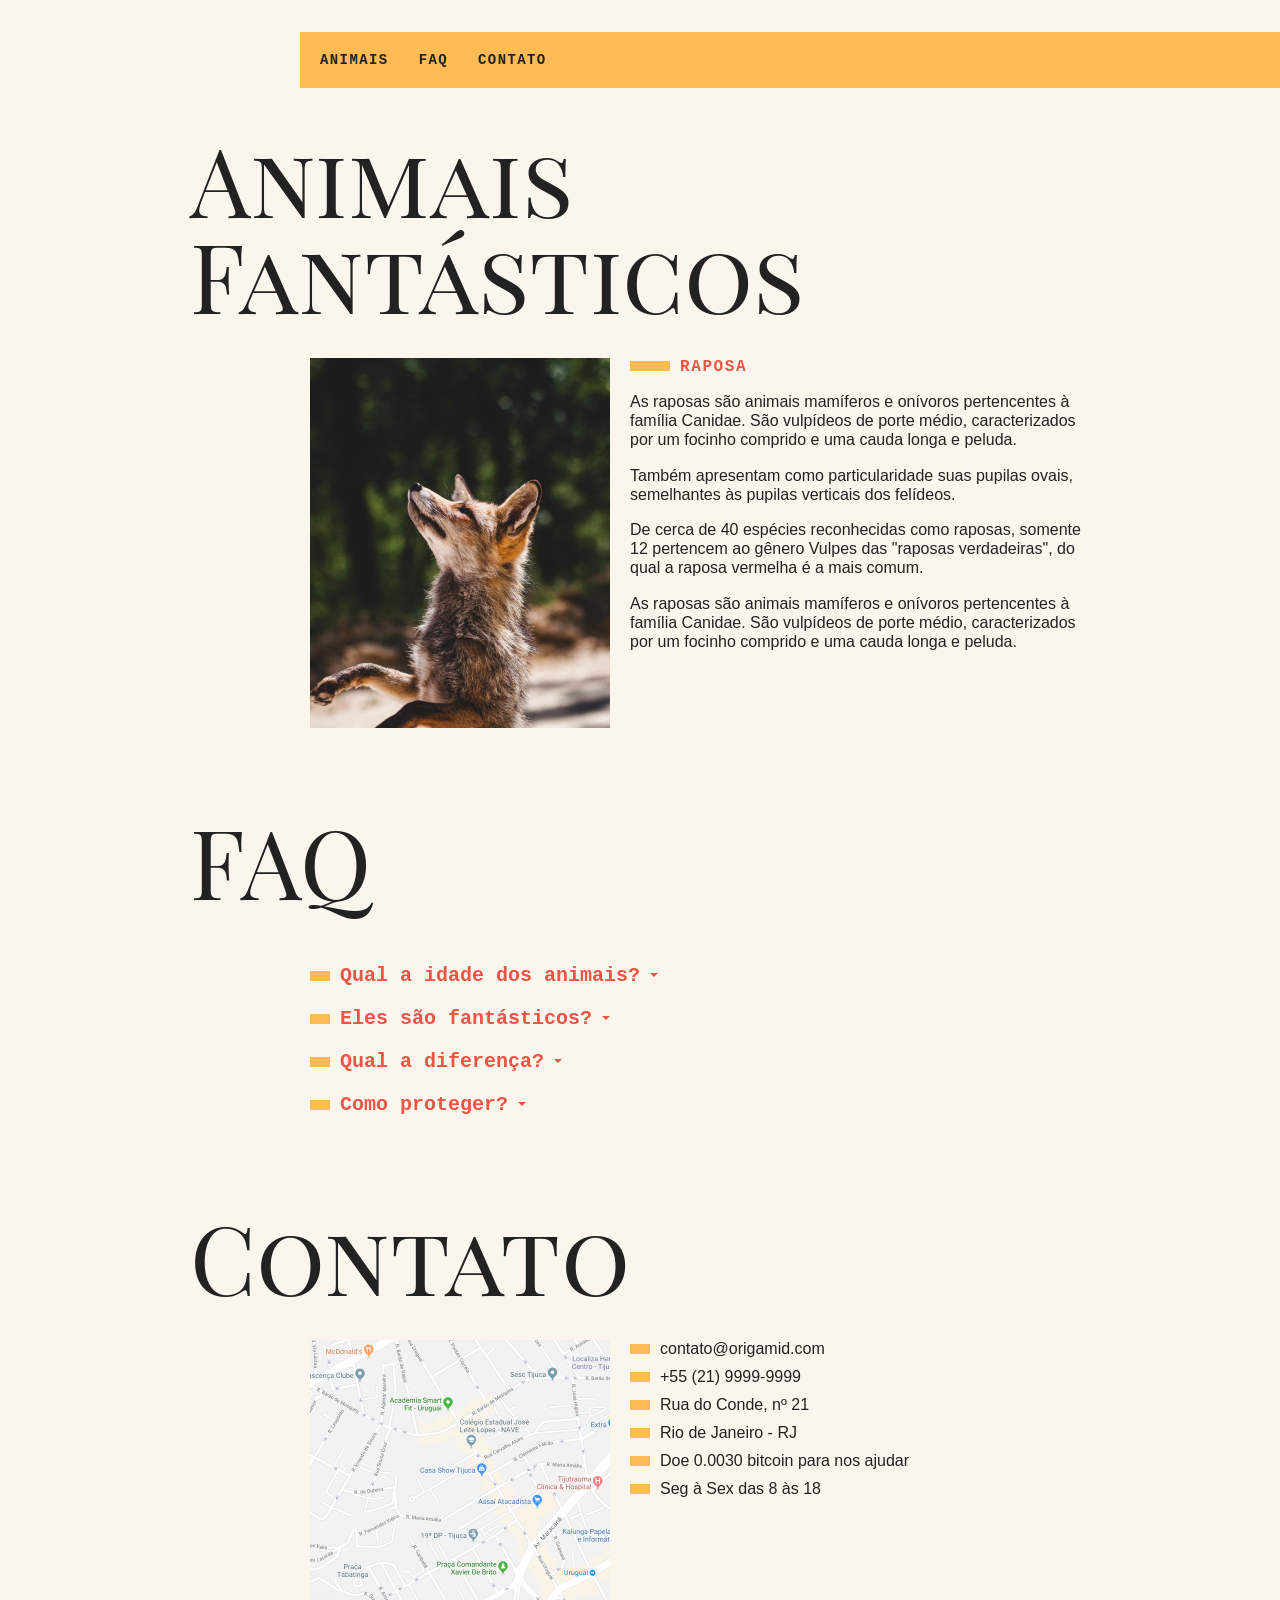
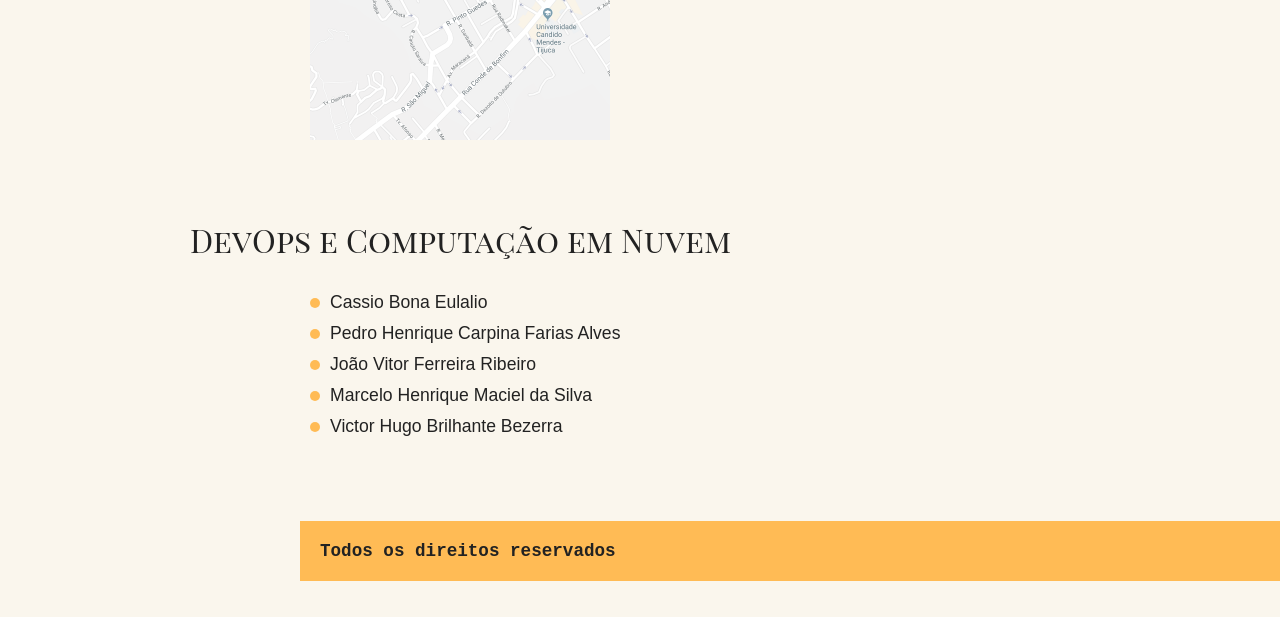
==== commit 6a813ec4: "refactor: Radar na pasta radar_enchant/ e Animais Fantásticos de volta na raiz - site Radar movido p" ====
--- a/index.html
+++ b/index.html
@@ -1,183 +1,129 @@
-<!DOCTYPE html>
-<html lang="pt-BR" data-theme="dark">
-
-<head>
-  <meta charset="UTF-8">
-  <title>Radar · tráfego do servidor ao vivo</title>
-  <meta name="viewport" content="width=device-width, initial-scale=1, viewport-fit=cover">
-  <meta name="description" content="De onde vem o tráfego que chega no servidor, ao vivo: acessos HTTP e tentativas de SSH no globo.">
-  <meta name="theme-color" content="#0B0B0A">
-  <link rel="icon" href="img/favicon.svg" type="image/svg+xml">
-  <link rel="preconnect" href="https://fonts.googleapis.com">
-  <link rel="preconnect" href="https://fonts.gstatic.com" crossorigin>
-  <link href="https://fonts.googleapis.com/css2?family=Geist:wght@400;500;600;700&family=Geist+Mono:wght@500&family=Source+Serif+4:opsz,wght@8..60,600&display=swap" rel="stylesheet">
-  <link rel="stylesheet" href="css/style.css">
-  <script>
-    (function () {
-      var t = null;
-      try { t = localStorage.getItem('radar-tema'); } catch (e) {}
-      if (!t) t = matchMedia('(prefers-color-scheme: light)').matches ? 'light' : 'dark';
-      document.documentElement.setAttribute('data-theme', t);
-    })();
-  </script>
-</head>
-
-<body>
-  <header class="topo">
-    <a class="marca" href="./" aria-label="Radar, início">
-      <img src="img/logo.svg" alt="" width="26" height="26">
-      <span>radar</span>
-    </a>
-
-    <nav class="segmento" role="tablist" aria-label="Tipo de tráfego">
-      <button type="button" role="tab" class="ativo" data-filtro="tudo" aria-selected="true">Tudo</button>
-      <button type="button" role="tab" data-filtro="http" aria-selected="false">Acessos HTTP</button>
-      <button type="button" role="tab" data-filtro="ssh" aria-selected="false">Tentativas SSH</button>
-    </nav>
-
-    <div class="patrocinio">Servidor em <strong id="servidor-cidade">Ashburn, EUA</strong></div>
-
-    <div class="acoes">
-      <div class="segmento pequeno" role="tablist" aria-label="Período">
-        <button type="button" data-periodo="1h">1h</button>
-        <button type="button" data-periodo="6h">6h</button>
-        <button type="button" class="ativo" data-periodo="24h">24h</button>
-        <button type="button" data-periodo="7d">7d</button>
-      </div>
-      <button type="button" class="icone" id="btn-tema" title="Alternar tema" aria-label="Alternar tema">
-        <svg viewBox="0 0 24 24"><circle cx="12" cy="12" r="4"/><path d="M12 2v2M12 20v2M4.9 4.9l1.4 1.4M17.7 17.7l1.4 1.4M2 12h2M20 12h2M4.9 19.1l1.4-1.4M17.7 6.3l1.4-1.4"/></svg>
-      </button>
-      <button type="button" class="icone" id="btn-tela" title="Tela cheia" aria-label="Tela cheia">
-        <svg viewBox="0 0 24 24"><path d="M4 9V4h5M20 9V4h-5M4 15v5h5M20 15v5h-5"/></svg>
-      </button>
-    </div>
-  </header>
-
-  <!-- Placar: SSH x HTTP (no estilo do placar da apuração) -->
-  <section class="placar cartao" aria-live="polite">
-    <div class="lado ssh">
-      <div class="avatar ssh" aria-hidden="true">
-        <svg viewBox="0 0 24 24"><rect x="4" y="10" width="16" height="11" rx="2"/><path d="M8 10V7a4 4 0 0 1 8 0v3"/></svg>
-      </div>
-      <div>
-        <div class="nome">Tentativas SSH <span class="tag">porta 22</span></div>
-        <div class="sub">bots tentando entrar</div>
-      </div>
-    </div>
-
-    <h1 class="manchete" id="manchete"><span class="carregando-texto">Lendo os logs do servidor…</span></h1>
-
-    <div class="lado http">
-      <div>
-        <div class="nome"><span class="tag">80 · 443</span> Acessos HTTP</div>
-        <div class="sub">requisições aos sites</div>
-      </div>
-      <div class="avatar http" aria-hidden="true">
-        <svg viewBox="0 0 24 24"><circle cx="12" cy="12" r="9"/><path d="M3 12h18M12 3c3 3.5 3 14.5 0 18M12 3c-3 3.5-3 14.5 0 18"/></svg>
-      </div>
-    </div>
-
-    <div class="barra" role="img" id="barra" aria-label="Proporção entre SSH e HTTP">
-      <div class="parte ssh" id="barra-ssh">
-        <span class="pct"><b id="pct-ssh">–</b><small>%</small></span>
-        <span class="votos" id="total-ssh">–</span>
-      </div>
-      <div class="parte http" id="barra-http">
-        <span class="votos" id="total-http">–</span>
-        <span class="pct"><b id="pct-http">–</b><small>%</small></span>
-      </div>
-      <div class="meio"><span>50%</span></div>
-    </div>
-    <div class="rodape-placar">
-      <span id="placar-paises">–</span>
-      <span><b class="verde" id="placar-atualizado">ao vivo</b></span>
-    </div>
-    <div class="progresso"><i id="progresso"></i></div>
-  </section>
-
-  <main class="grade">
-    <!-- Coluna esquerda -->
-    <aside class="cartao coluna" aria-label="Ritmo e origens">
-      <h2>Ritmo</h2>
-      <p class="legenda">Eventos por minuto, média dos últimos 5 min</p>
-      <div class="duelo">
-        <div><small>SSH</small><strong class="vermelho" id="ritmo-ssh">–</strong></div>
-        <div class="dir"><small>HTTP</small><strong class="azul" id="ritmo-http">–</strong></div>
-      </div>
-      <p class="ao-vivo"><i></i> Coleta ao vivo</p>
-
-      <p class="destaque"><strong class="vermelho grande" id="num-paises">–</strong> países de origem</p>
-      <p class="legenda" id="frase-paises">no período selecionado</p>
-
-      <svg class="grafico" id="grafico" role="img" viewBox="0 0 300 140" preserveAspectRatio="none" aria-label="Eventos ao longo do tempo"></svg>
-      <div class="eixo"><span id="eixo-ini">–</span><span>eventos por intervalo</span><span>agora</span></div>
-
-      <hr>
-      <h3>Respostas dos sites</h3>
-      <p class="legenda">Códigos HTTP no período</p>
-      <div class="status" id="status"></div>
-
-      <h4><span class="ponto azul-bg"></span> Quem mais chega</h4>
-      <ol class="ranking" id="ranking"></ol>
-    </aside>
-
-    <!-- Globo -->
-    <section class="palco" aria-label="Globo com o tráfego chegando ao servidor">
-      <div class="abas">
-        <button type="button" class="ativo" data-modo="fluxo">Fluxo</button>
-        <button type="button" data-modo="paises">Países</button>
-        <button type="button" class="pilula" id="btn-girar" aria-pressed="true">
-          <svg viewBox="0 0 24 24"><path d="M21 12a9 9 0 1 1-3-6.7"/><path d="M21 4v5h-5"/></svg> Girando
-        </button>
-      </div>
-      <div class="chip-evento" id="chip"><span class="mini" id="chip-cod">–</span><span id="chip-texto">Aguardando o próximo acesso…</span></div>
-      <div id="globo"></div>
-      <div class="chamadas" id="chamadas"></div>
-
-      <div class="legenda-mapa cartao">
-        <div><i class="q ssh"></i> SSH <b id="leg-ssh">–</b> &nbsp; <i class="q http"></i> HTTP <b id="leg-http">–</b></div>
-        <div class="escala"><span>menos</span><i></i><i></i><i></i><i></i><span>mais eventos</span></div>
-      </div>
-      <div class="zoom">
-        <button type="button" id="zoom-mais" aria-label="Aproximar">+</button>
-        <button type="button" id="zoom-menos" aria-label="Afastar">−</button>
-      </div>
-    </section>
-
-    <!-- Coluna direita -->
-    <aside class="coluna-dir" aria-label="Continentes e últimas chegadas">
-      <section class="cartao">
-        <h2>Por continente</h2>
-        <ul class="regioes" id="regioes"></ul>
-      </section>
-      <section class="cartao feed-cartao">
-        <h2>Últimas chegadas</h2>
-        <ul class="feed" id="feed"></ul>
-      </section>
-    </aside>
-  </main>
-
-  <!-- Linha do tempo -->
-  <section class="linha cartao">
-    <time id="relogio">--:--:--</time>
-    <div class="trilho" id="trilho" tabindex="0" role="slider" aria-label="Linha do tempo" aria-valuemin="0" aria-valuemax="100" aria-valuenow="100">
-      <div class="barras" id="barras"></div>
-      <div class="cursor" id="cursor"></div>
-    </div>
-    <button type="button" class="ao-vivo-btn" id="btn-vivo"><i></i> Ao vivo</button>
-  </section>
-
-  <footer class="rodape">
-    <span><i class="ponto-vivo"></i> <span id="rodape-total">–</span></span>
-    <span class="creditos" title="Projeto integrador">DevOps e Computação em Nuvem · Cassio Bona Eulalio, Pedro Henrique Carpina Farias Alves, João Vitor Ferreira Ribeiro, Marcelo Henrique Maciel da Silva, Victor Hugo Brilhante Bezerra</span>
-    <span>Dados: logs do servidor (Apache + SSH) · <a href="https://db-ip.com" target="_blank" rel="noopener">IP Geolocation by DB-IP</a> · sem IPs publicados</span>
-  </footer>
-
-  <div class="tooltip" id="tooltip" hidden></div>
-
-  <script src="js/vendor/topojson-client.min.js"></script>
-  <script src="js/vendor/globe.gl.min.js"></script>
-  <script src="main.js"></script>
-</body>
-
-</html>
+<!DOCTYPE html>
+<html lang="en">
+
+<head>
+  <meta charset="UTF-8">
+  <title>Animais Fantásticos</title>
+  <meta name="viewport" content="width=device-width, initial-scale=1.0">
+  <link rel="preconnect" href="https://fonts.googleapis.com">
+  <link rel="preconnect" href="https://fonts.gstatic.com" crossorigin>
+  <link href="https://fonts.googleapis.com/css2?family=Merriweather:ital,opsz,wght@1,18..144,900&family=Playfair+Display+SC:ital,wght@0,400;0,700;0,900;1,400;1,700;1,900&display=swap" rel="stylesheet">
+  <link rel="stylesheet" href="css/style.css">
+  <script>
+    document.documentElement.className += ' js'
+  </script>
+</head>
+
+<body>
+  <nav class="menu js-menu">
+    <ul>
+      <li><a href="#animais">Animais</a></li>
+      <li><a href="#faq">Faq</a></li>
+      <li><a href="#contato">Contato</a></li>
+    </ul>
+  </nav>
+
+  <section class="grid-section animais js-scroll" id="animais">
+    <h1 class="titulo">Animais Fantásticos</h1>
+    <ul class="animais-lista js-tabmenu">
+      <li><img alt="img1" src="img/imagem1.jpg"></li>
+      <li><img alt="img2" src="img/imagem2.jpg"></li>
+      <li><img alt="img3" src="img/imagem3.jpg"></li>
+      <li><img alt="img4" src="img/imagem4.jpg"></li>
+      <li><img alt="img5" src="img/imagem5.jpg"></li>
+      <li><img alt="img6" src="img/imagem6.jpg"></li>
+    </ul>
+    <div class="animais-descricao js-tabcontent">
+      <section>
+        <h2>Raposa</h2>
+        <p>As raposas são animais mamíferos e onívoros pertencentes à família Canidae. São vulpídeos de porte médio, caracterizados por um focinho comprido e uma cauda longa e peluda.</p>
+        <p>Também apresentam como particularidade suas pupilas ovais, semelhantes às pupilas verticais dos felídeos.</p>
+        <p>De cerca de 40 espécies reconhecidas como raposas, somente 12 pertencem ao gênero Vulpes das "raposas verdadeiras", do qual a raposa vermelha é a mais comum.</p>
+        <p>As raposas são animais mamíferos e onívoros pertencentes à família Canidae. São vulpídeos de porte médio, caracterizados por um focinho comprido e uma cauda longa e peluda.</p>
+      </section>
+
+      <section>
+        <h2>Esquilo</h2>
+        <p>Os esquilos pertencem a uma grande família de mamíferos roedores, de pequeno e médio porte, conhecida como Sciuridae. No Brasil, são também conhecidos como serelepe, caxinguelê, caxinxe, quatimirim, quatipuru, agutipuru ou acutipuru.</p>
+        <p>Na Galiza e em algumas zonas de Portugal, também são conhecido por esquio.</p>
+        <p>Os esquilos estão espalhados por quase todo o mundo, a maioria nas zonas de climas temperado ou tropical, mas também em algumas zonas de clima frio. Como todos os roedores, possuem presas fortíssimas, com que roem facilmente sementes, principalmente bolotas.</p>
+      </section>
+
+      <section>
+        <h2>Urso</h2>
+        <p>Os Ursos (latim científico: Ursidae) constituem uma família de mamíferos carnívoros de grande porte, contendo os ursos e os pandas. Eles são classificados como caniformes ou carnívoros caninos.</p>
+        <p>Os ursos são encontrados nos continentes da América do Norte, América do Sul, Europa e Ásia.</p>
+        <p> As características comuns dos ursos modernos incluem corpos grandes com pernas atarracadas, focinhos longos, orelhas pequenas e arredondadas, cabelos desgrenhados, patas plantígradas com cinco garras não retráteis e caudas curtas.</p>
+      </section>
+
+      <section>
+        <h2>Lobo</h2>
+        <p>Lobo é um animal carnívoro da família dos canídeos e que pertence ao gênero Canis.</p>
+        <p>São três espécies que recebem tal designação: o lobo-cinzento (Canis lupus), lobo-etíope (Canis simensis) e o lobo-dourado-africano (Canis lupaster). O lobo-oriental (Canis lycaon) e o lobo-vermelho (Canis rufus), possuem classificações discutíveis se espécies em si, subespécies do lobo-cinzento, ou híbridos de lobo com coiote (coylobo).</p>
+        <p> Os lobos geralmente ostentam um porte maior em comparação às demais espécies de canídeos, além de possuírem ampla distribuição geográfica.</p>
+      </section>
+
+      <section>
+        <h2>Babuíno</h2>
+        <p>Babuíno é a designação genérica para antropoides cercopitecídeos do gênero Papio e afins, caracterizados pelo focinho pontudo, caninos grandes, bochechas volumosas e calosidades nas nádegas. É um animal semi-quadrúpede da ordem dos primatas que mede até 120 centímetros de comprimento</p>
+        <p>Ao contrário dos macacos, os babuínos passam a maior parte do tempo no chão. Suas caudas não são preênseis. Os babuínos são grandes lutadores e demonstram pouco medo de outros animais, inclusive seres humanos. Todos têm hierarquias fortes e complexas dentro dos grupos familiares.</p>
+        <p> Os babuínos são onívoros (omnívoros), isto é, comem muitos tipos diferentes de alimento. A sua dieta, entretanto, varia de acordo com a estação do ano, o território que está sendo habitado, a idade e o sexo do indivíduo. </p>
+      </section>
+
+      <section>
+        <h2>Leão</h2>
+        <p>O leão [feminino: leoa] (nome científico: Panthera leo) é uma espécie de mamífero carnívoro do gênero Panthera e da família Felidae.</p>
+        <p>. A espécie é atualmente encontrada na África subsaariana e na Ásia, com uma única população remanescente em perigo, no Parque Nacional da Floresta de Gir, Gujarat, Índia. Foi extinto na África do Norte e no Sudoeste Asiático em tempos históricos, e até o Pleistoceno Superior, há cerca de 10 000 anos, era o mais difundido grande mamífero terrestre depois dos humanos, sendo encontrado na maior parte da África, em muito da Eurásia, da Europa Ocidental à Índia, e na América, do Yukon ao México.</p>
+        <p> É um dos quatro grandes felinos, com alguns machos excedendo 250 quilogramas em peso, sendo o segundo maior felino recente depois do tigre.</p>
+      </section>
+
+
+
+    </div>
+  </section>
+
+  <section class="grid-section faq js-scroll" id="faq">
+    <h1 class="titulo">FAQ</h1>
+    <dl class="faq-lista js-accordion">
+      <dt>Qual a idade dos animais?</dt>
+      <dd>Depende muito do animal que você está falando, mas a média é entre 10 a 30 anos.</dd>
+      <dt>Eles são fantásticos?</dt>
+      <dd>Sim, muitos!.</dd>
+      <dt>Qual a diferença?</dt>
+      <dd>Você pode ler acima acerca da diferença dos animais.</dd>
+      <dt>Como proteger?</dt>
+      <dd>Reciclando e cuidando da terra.</dd>
+    </dl>
+  </section>
+
+  <section class="grid-section contato js-scroll" id="contato">
+    <h1 class="titulo">Contato</h1>
+    <div class="mapa"><img alt="mapa" src="img/mapa.png"></div>
+    <ul class="dados">
+      <li>contato@origamid.com</li>
+      <li>+55 (21) 9999-9999</li>
+      <li>Rua do Conde, nº 21</li>
+      <li>Rio de Janeiro - RJ</li>
+      <li>Doe 0.0030 bitcoin para nos ajudar</li>
+      <li>Seg à Sex das 8 às 18</li>
+    </ul>
+  </section>
+
+  <section class="grid-section">
+    <h2 class="titulo-2">DevOps e Computação em Nuvem</h2>
+    <ul class="integrantes">
+      <li>Cassio Bona Eulalio</li>
+      <li>Pedro Henrique Carpina Farias Alves</li>
+      <li>João Vitor Ferreira Ribeiro</li>
+      <li>Marcelo Henrique Maciel da Silva</li>
+      <li>Victor Hugo Brilhante Bezerra</li>
+    </ul>
+  </section>
+
+  <footer class="copy">
+    <p>Todos os direitos reservados</p>
+  </footer>
+  <script src="main.js"></script>
+</body>
+
+</html>
--- a/css/style.css
+++ b/css/style.css
@@ -1,467 +1,334 @@
-/* Radar · tráfego do servidor ao vivo
-   Linguagem visual inspirada em painéis de apuração ao vivo: fundo neutro, cartões arredondados,
-   pílulas, vermelho x azul, manchete serifada e muitos números grandes. */
-
-:root {
-  --ssh: #E5303B;
-  --ssh-escuro: #8E1F25;
-  --http: #3E63DD;
-  --http-escuro: #22377E;
-  --verde: #1F9D55;
-  --ouro: #E8C468;
-  --raio: 16px;
-  --raio-p: 10px;
-  --fonte: "Geist", "Helvetica Neue", Helvetica, Arial, sans-serif;
-  --serif: "Source Serif 4", Georgia, serif;
-  --mono: "Geist Mono", ui-monospace, monospace;
-}
-
-:root[data-theme="dark"] {
-  --fundo: #0B0B0A;
-  --cartao: #121211;
-  --cartao-2: #1A1A19;
-  --borda: #262524;
-  --borda-forte: #3A3937;
-  --texto: #FAFAF9;
-  --suave: #A19E9A;
-  --apagado: #6E6B67;
-  --pais-vazio: #262524;
-  --globo: #121211;
-  --sombra: 0 1px 0 rgba(255, 255, 255, .03) inset, 0 8px 24px rgba(0, 0, 0, .35);
-}
-
-:root[data-theme="light"] {
-  --fundo: #F1F0EE;
-  --cartao: #FAFAF9;
-  --cartao-2: #EAE8E7;
-  --borda: #E1DFDC;
-  --borda-forte: #C9C6C2;
-  --texto: #111010;
-  --suave: #5C5957;
-  --apagado: #8F8C88;
-  --pais-vazio: #8B8886;
-  --globo: #E7E5E2;
-  --sombra: 0 1px 2px rgba(17, 16, 16, .06), 0 8px 24px rgba(17, 16, 16, .05);
-}
-
-* { box-sizing: border-box; }
-
-html, body { margin: 0; }
-
-body {
-  background: var(--fundo);
-  color: var(--texto);
-  font: 13px/1.45 var(--fonte);
-  -webkit-font-smoothing: antialiased;
-  min-height: 100vh;
-  display: grid;
-  grid-template-rows: auto auto 1fr auto auto;
-  gap: 14px;
-  padding: 14px 20px 10px;
-  transition: background .4s, color .4s;
-}
-
-button { font: inherit; color: inherit; cursor: pointer; }
-
-a { color: inherit; }
-
-svg { fill: none; stroke: currentColor; stroke-width: 2; stroke-linecap: round; stroke-linejoin: round; }
-
-.cartao {
-  background: var(--cartao);
-  border: 1px solid var(--borda);
-  border-radius: var(--raio);
-  box-shadow: var(--sombra);
-}
-
-h2 { font-size: 15px; font-weight: 600; margin: 0 0 4px; letter-spacing: -.01em; }
-h3 { font-size: 14px; font-weight: 600; margin: 0; }
-h4 { font-size: 12px; font-weight: 500; margin: 18px 0 8px; display: flex; gap: 6px; align-items: center; }
-.legenda { color: var(--suave); font-size: 11.5px; margin: 0 0 10px; }
-.vermelho { color: var(--ssh); }
-.azul { color: var(--http); }
-.verde { color: var(--verde); }
-hr { border: 0; border-top: 1px solid var(--borda); margin: 16px 0 12px; }
-
-/* ---------------- topo ---------------- */
-.topo {
-  display: grid;
-  grid-template-columns: auto auto 1fr auto;
-  align-items: center;
-  gap: 18px;
-}
-
-.marca {
-  display: flex; align-items: center; gap: 8px; text-decoration: none;
-  font-family: var(--serif); font-size: 24px; letter-spacing: -.02em;
-}
-.marca img { display: block; }
-
-.segmento {
-  display: inline-flex; padding: 3px; gap: 2px;
-  background: var(--cartao-2);
-  border: 1px solid var(--borda);
-  border-radius: 100px;
-}
-.segmento button {
-  border: 0; background: transparent; border-radius: 100px;
-  padding: 7px 14px; color: var(--suave); font-weight: 500;
-  transition: background .25s, color .25s, box-shadow .25s;
-}
-.segmento button:hover { color: var(--texto); }
-.segmento button.ativo {
-  background: var(--cartao); color: var(--texto); font-weight: 600;
-  box-shadow: 0 0 0 1px var(--borda-forte) inset, 0 1px 3px rgba(0, 0, 0, .2);
-}
-.segmento.pequeno button { padding: 6px 11px; font-size: 12px; }
-
-.patrocinio { justify-self: center; color: var(--suave); font-size: 12px; }
-.patrocinio strong { color: var(--texto); font-weight: 600; margin-left: 4px; }
-
-.acoes { display: flex; gap: 8px; align-items: center; }
-.icone {
-  width: 38px; height: 38px; border-radius: 50%;
-  border: 1px solid var(--borda); background: var(--cartao);
-  display: grid; place-items: center; transition: transform .2s, background .2s;
-}
-.icone:hover { transform: translateY(-1px); background: var(--cartao-2); }
-.icone svg { width: 17px; height: 17px; }
-
-/* ---------------- placar ---------------- */
-.placar {
-  position: relative; overflow: hidden;
-  display: grid;
-  grid-template-columns: 1fr auto 1fr;
-  grid-template-areas: "a m b" "barra barra barra" "rod rod rod";
-  align-items: center;
-  padding: 14px 20px 18px;
-  gap: 8px 16px;
-}
-.lado { display: flex; align-items: center; gap: 12px; }
-.lado.ssh { grid-area: a; }
-.lado.http { grid-area: b; justify-self: end; text-align: right; }
-.avatar {
-  width: 52px; height: 52px; border-radius: 12px; display: grid; place-items: center; color: #fff;
-}
-.avatar svg { width: 26px; height: 26px; }
-.avatar.ssh { background: linear-gradient(140deg, var(--ssh), var(--ssh-escuro)); }
-.avatar.http { background: linear-gradient(140deg, var(--http), var(--http-escuro)); }
-.nome { font-size: 20px; font-weight: 700; letter-spacing: -.02em; display: flex; gap: 8px; align-items: center; }
-.lado.http .nome { justify-content: flex-end; }
-.tag { font-size: 11px; font-weight: 500; color: var(--suave); border: 1px solid var(--borda); padding: 1px 7px; border-radius: 100px; }
-.sub { color: var(--suave); font-size: 12px; }
-
-.manchete {
-  grid-area: m; margin: 0; text-align: center;
-  font: 600 26px/1.15 var(--serif); letter-spacing: -.02em;
-}
-.manchete .vermelho, .manchete .azul { transition: color .4s; }
-.carregando-texto { color: var(--apagado); font-size: 18px; animation: piscar 1.4s ease-in-out infinite; }
-
-.barra {
-  grid-area: barra; position: relative; display: flex; height: 44px;
-  border-radius: 10px; overflow: hidden; background: var(--cartao-2);
-}
-.parte {
-  display: flex; align-items: center; gap: 12px; padding: 0 16px; color: #fff; white-space: nowrap;
-  width: 50%;
-  transition: width 1.2s cubic-bezier(.22, 1, .36, 1);
-  min-width: 0;
-}
-.parte.ssh { background: linear-gradient(90deg, var(--ssh), #EF4652); }
-.parte.http { background: linear-gradient(90deg, #4D72EA, var(--http)); justify-content: flex-end; }
-.pct b { font-size: 28px; font-weight: 700; letter-spacing: -.03em; }
-.pct small { font-size: 15px; font-weight: 600; margin-left: 1px; }
-.votos { font-size: 12px; opacity: .9; }
-.parte.ssh + .parte.http { box-shadow: -3px 0 0 #F5A623, -6px 0 12px rgba(245, 166, 35, .55); }
-.meio {
-  position: absolute; left: 50%; top: -8px; bottom: -8px; width: 2px; background: var(--texto); transform: translateX(-1px);
-}
-.meio span {
-  position: absolute; top: 50%; left: 50%; transform: translate(-50%, -50%);
-  background: var(--fundo); color: var(--texto); border: 1px solid var(--borda-forte);
-  font-size: 11px; font-weight: 700; padding: 1px 6px; border-radius: 6px;
-}
-.rodape-placar { grid-area: rod; display: flex; justify-content: space-between; color: var(--suave); font-size: 12px; }
-.rodape-placar b { font-weight: 600; }
-.progresso { position: absolute; left: 0; right: 0; bottom: 0; height: 3px; background: transparent; }
-.progresso i { display: block; height: 100%; width: 100%; background: var(--verde); transform-origin: left; }
-
-/* ---------------- grade principal ---------------- */
-.grade {
-  display: grid;
-  grid-template-columns: 300px 1fr 360px;
-  gap: 14px;
-  min-height: 0;
-}
-
-.coluna { padding: 18px; overflow: auto; }
-
-.duelo { display: flex; justify-content: space-between; align-items: flex-end; margin-top: 10px; }
-.duelo small { display: block; color: var(--suave); font-size: 11px; font-weight: 500; }
-.duelo strong { font-size: 28px; font-weight: 400; letter-spacing: -.02em; }
-.duelo .dir { text-align: right; }
-
-.ao-vivo { display: flex; align-items: center; gap: 6px; font-weight: 600; font-size: 12px; margin: 8px 0 16px; }
-.ao-vivo i, .ponto-vivo {
-  width: 8px; height: 8px; border-radius: 50%; background: var(--ssh); display: inline-block;
-  box-shadow: 0 0 0 0 rgba(229, 48, 59, .6); animation: pulso 1.8s infinite;
-}
-
-.destaque { margin: 0; font-weight: 600; font-size: 13px; }
-.destaque .grande { font-size: 30px; font-weight: 400; letter-spacing: -.03em; margin-right: 4px; }
-
-.grafico { width: 100%; height: 140px; margin-top: 6px; overflow: visible; }
-.grafico .grade-l { stroke: var(--borda); stroke-width: 1; stroke-dasharray: 2 4; vector-effect: non-scaling-stroke; }
-.grafico .linha-ssh, .grafico .linha-http { stroke-width: 2; vector-effect: non-scaling-stroke; }
-.grafico .linha-ssh { stroke: var(--ssh); }
-.grafico .linha-http { stroke: var(--http); }
-.grafico .area-ssh { fill: var(--ssh); opacity: .12; stroke: none; }
-.grafico .area-http { fill: var(--http); opacity: .12; stroke: none; }
-.grafico .desenhar { stroke-dasharray: 2000; stroke-dashoffset: 2000; animation: desenhar 1.6s ease-out forwards; }
-.eixo { display: flex; justify-content: space-between; color: var(--apagado); font-size: 10.5px; margin-top: 4px; }
-
-.status { display: grid; grid-template-columns: repeat(4, 1fr); gap: 4px; }
-.status div { display: flex; flex-direction: column; }
-.status small { color: var(--suave); font-size: 11px; }
-.status b { font-size: 15px; font-weight: 600; letter-spacing: -.01em; }
-
-.ponto { width: 10px; height: 10px; border-radius: 50%; display: inline-block; }
-.azul-bg { background: var(--http); }
-
-.ranking { list-style: none; margin: 0; padding: 0; display: grid; gap: 7px; }
-.ranking li { display: grid; grid-template-columns: 30px 1fr auto; align-items: center; gap: 8px; font-size: 12px; }
-.mini {
-  background: var(--cartao-2); border: 1px solid var(--borda); border-radius: 5px;
-  font: 600 10.5px/1 var(--mono); padding: 4px 0; text-align: center; min-width: 30px; display: inline-block;
-}
-.ranking .trilha { height: 6px; border-radius: 3px; overflow: hidden; display: flex; background: var(--cartao-2); }
-.ranking .trilha i { display: block; height: 100%; transition: width 1s cubic-bezier(.22, 1, .36, 1); }
-.ranking .trilha i.s { background: var(--ssh); }
-.ranking .trilha i.h { background: var(--http); }
-.ranking b { font-weight: 600; font-variant-numeric: tabular-nums; }
-
-/* ---------------- palco / globo ---------------- */
-.palco { position: relative; min-height: 520px; display: flex; flex-direction: column; }
-.abas { display: flex; gap: 6px; align-items: center; z-index: 3; }
-.abas button {
-  border: 0; background: transparent; color: var(--suave); padding: 7px 12px; border-radius: 100px; font-weight: 500;
-}
-.abas button.ativo { color: var(--texto); }
-.abas .pilula {
-  display: inline-flex; align-items: center; gap: 6px; color: var(--texto);
-  background: var(--cartao-2); border: 1px solid var(--borda); font-weight: 600;
-}
-.abas .pilula svg { width: 14px; height: 14px; }
-.abas .pilula[aria-pressed="false"] { color: var(--suave); }
-
-#globo { position: absolute; inset: 0; cursor: grab; }
-#globo:active { cursor: grabbing; }
-
-.chip-evento {
-  position: absolute; top: 4px; left: 50%; transform: translateX(-50%); z-index: 3;
-  display: flex; align-items: center; gap: 8px; max-width: 80%;
-  background: var(--cartao); border: 1px solid var(--borda); border-radius: 100px;
-  padding: 6px 14px 6px 6px; box-shadow: var(--sombra); font-weight: 500; white-space: nowrap; overflow: hidden;
-}
-.chip-evento #chip-texto { overflow: hidden; text-overflow: ellipsis; }
-.chip-evento.novo { animation: chip .6s cubic-bezier(.22, 1, .36, 1); }
-.chip-evento .mini.ssh, .feed .mini.ssh, .chamada.ssh { background: var(--ssh); border-color: var(--ssh); color: #fff; }
-.chip-evento .mini.http, .feed .mini.http, .chamada.http { background: var(--http); border-color: var(--http); color: #fff; }
-
-.chamadas { position: absolute; inset: 0; pointer-events: none; z-index: 2; }
-.chamada {
-  position: absolute; transform: translate(-50%, -130%);
-  font: 600 11px/1 var(--fonte); padding: 5px 8px; border-radius: 5px; display: flex; gap: 8px;
-  box-shadow: 0 4px 12px rgba(0, 0, 0, .35); transition: opacity .3s; white-space: nowrap;
-}
-.chamada b { font-family: var(--mono); font-weight: 500; }
-.chamada::after {
-  content: ""; position: absolute; left: 50%; bottom: -5px; width: 1px; height: 5px; background: inherit;
-}
-.chamada.servidor { background: var(--ouro); color: #1a1405; }
-
-.legenda-mapa {
-  position: absolute; left: 0; bottom: 0; z-index: 3; padding: 10px 14px; font-size: 12px; display: grid; gap: 6px;
-  border-radius: 12px;
-}
-.legenda-mapa b { font-weight: 600; }
-.q { width: 10px; height: 10px; border-radius: 2px; display: inline-block; vertical-align: -1px; }
-.q.ssh { background: var(--ssh); }
-.q.http { background: var(--http); }
-.escala { display: flex; align-items: center; gap: 3px; color: var(--suave); font-size: 11px; }
-.escala i { width: 18px; height: 8px; border-radius: 2px; display: inline-block; }
-.escala i:nth-of-type(1) { background: #3A2F31; }
-.escala i:nth-of-type(2) { background: #6E2A31; }
-.escala i:nth-of-type(3) { background: #A82B34; }
-.escala i:nth-of-type(4) { background: var(--ssh); }
-.escala span:first-child { margin-right: 4px; }
-.escala span:last-child { margin-left: 4px; }
-
-.zoom {
-  position: absolute; right: 0; bottom: 0; z-index: 3; display: grid;
-  background: var(--cartao); border: 1px solid var(--borda); border-radius: 100px; overflow: hidden;
-}
-.zoom button { width: 38px; height: 38px; border: 0; background: transparent; font-size: 18px; color: var(--suave); }
-.zoom button:hover { color: var(--texto); background: var(--cartao-2); }
-
-/* ---------------- coluna direita ---------------- */
-.coluna-dir { display: grid; grid-template-rows: auto 1fr; gap: 14px; min-height: 0; }
-.coluna-dir .cartao { padding: 18px; }
-
-.regioes { list-style: none; margin: 10px 0 0; padding: 0; }
-.regioes li {
-  display: grid; grid-template-columns: 30px minmax(0,1fr) 92px 50px; align-items: center; gap: 10px;
-  padding: 8px 0; border-top: 1px solid var(--borda); font-weight: 600;
-  animation: entrar .5s both;
-}
-.regioes li:first-child { border-top: 0; }
-.anel { width: 30px; height: 30px; }
-.anel circle { stroke-width: 3; }
-.anel .fundo-anel { stroke: var(--borda); }
-.anel .frente { stroke: var(--verde); transition: stroke-dashoffset 1.2s cubic-bezier(.22, 1, .36, 1); }
-.anel text { fill: var(--texto); stroke: none; font: 600 8px var(--fonte); text-anchor: middle; dominant-baseline: central; }
-.regioes .mix { display: flex; flex-direction: column; gap: 4px; }
-.regioes .mix .t { height: 4px; border-radius: 2px; display: flex; overflow: hidden; background: var(--cartao-2); }
-.regioes .mix .t i { display: block; transition: width 1s; }
-.regioes .mix .t i.s { background: var(--ssh); }
-.regioes .mix .t i.h { background: var(--http); }
-.regioes .mix small { color: var(--suave); font-weight: 500; font-size: 10px; display: flex; justify-content: space-between; white-space: nowrap; }
-.regioes .num { text-align: right; font-variant-numeric: tabular-nums; }
-.regioes .num small { display: block; color: var(--suave); font-weight: 500; font-size: 10.5px; }
-
-.feed-cartao { display: flex; flex-direction: column; min-height: 0; }
-.feed { list-style: none; margin: 10px 0 0; padding: 0; overflow: hidden; flex: 1; position: relative;
-  mask-image: linear-gradient(to bottom, #000 80%, transparent); -webkit-mask-image: linear-gradient(to bottom, #000 80%, transparent); }
-.feed li {
-  display: grid; grid-template-columns: 58px 30px 1fr; gap: 10px; align-items: center;
-  padding: 9px 0; border-top: 1px solid var(--borda);
-}
-.feed li:first-child { border-top: 0; }
-.feed li.novo { animation: deslizar .55s cubic-bezier(.22, 1, .36, 1); }
-.feed time { color: var(--suave); font-variant-numeric: tabular-nums; font-size: 12px; }
-.feed .circulo {
-  width: 30px; height: 30px; border-radius: 50%; display: grid; place-items: center;
-}
-.feed .circulo svg { width: 15px; height: 15px; }
-.feed .circulo.ssh { background: rgba(229, 48, 59, .14); color: var(--ssh); }
-.feed .circulo.http { background: rgba(62, 99, 221, .16); color: var(--http); }
-.feed p { margin: 0; font-size: 12.5px; }
-.feed p b { font-weight: 600; }
-.vazio { color: var(--apagado); padding: 10px 0; }
-
-/* ---------------- linha do tempo ---------------- */
-.linha {
-  display: grid; grid-template-columns: 90px 1fr auto; gap: 18px; align-items: center;
-  padding: 10px 18px; border-radius: 100px;
-}
-.linha time { font: 500 15px var(--mono); }
-.trilho { position: relative; height: 34px; cursor: ew-resize; outline: none; }
-.trilho:focus-visible { box-shadow: 0 0 0 2px var(--http); border-radius: 6px; }
-.barras { position: absolute; inset: 6px 0 6px; display: flex; align-items: flex-end; gap: 1px; }
-.barras i { flex: 1; display: flex; flex-direction: column-reverse; height: 100%; min-width: 1px; }
-.barras i b { display: block; width: 100%; transition: height .8s; }
-.barras i b.s { background: var(--ssh); opacity: .85; }
-.barras i b.h { background: var(--http); opacity: .85; }
-.barras i.fora b { opacity: .25; }
-.cursor {
-  position: absolute; top: 0; bottom: 0; right: 0; width: 2px; background: var(--texto); pointer-events: none;
-  transition: left .15s;
-}
-.cursor::before {
-  content: ""; position: absolute; top: 50%; left: 50%; width: 14px; height: 14px; border-radius: 50%;
-  background: var(--texto); transform: translate(-50%, -50%); box-shadow: 0 0 0 3px var(--cartao);
-}
-.ao-vivo-btn {
-  border: 0; background: transparent; display: flex; align-items: center; gap: 6px; font-weight: 600; color: var(--suave);
-}
-.ao-vivo-btn i { width: 8px; height: 8px; border-radius: 50%; background: var(--apagado); }
-.ao-vivo-btn.ativo { color: var(--texto); }
-.ao-vivo-btn.ativo i { background: var(--ssh); animation: pulso 1.8s infinite; }
-
-.rodape { display: flex; justify-content: space-between; color: var(--suave); font-size: 11.5px; gap: 12px; flex-wrap: wrap; }
-.rodape span { display: flex; align-items: center; gap: 6px; }
-.rodape a { text-decoration: underline; text-underline-offset: 2px; }
-
-.tooltip {
-  position: fixed; z-index: 20; pointer-events: none; background: var(--cartao); border: 1px solid var(--borda-forte);
-  border-radius: 10px; padding: 8px 10px; box-shadow: var(--sombra); font-size: 12px; min-width: 160px;
-}
-.tooltip b { font-weight: 600; }
-.tooltip .l { display: flex; justify-content: space-between; gap: 12px; }
-
-/* ---------------- carregamento ---------------- */
-.esqueleto { background: linear-gradient(90deg, var(--cartao-2) 25%, var(--borda) 50%, var(--cartao-2) 75%);
-  background-size: 200% 100%; animation: brilho 1.4s infinite; border-radius: 6px; height: 14px; }
-
-/* ---------------- animações ---------------- */
-@keyframes pulso {
-  0% { box-shadow: 0 0 0 0 rgba(229, 48, 59, .55); }
-  70% { box-shadow: 0 0 0 8px rgba(229, 48, 59, 0); }
-  100% { box-shadow: 0 0 0 0 rgba(229, 48, 59, 0); }
-}
-@keyframes piscar { 50% { opacity: .45; } }
-@keyframes desenhar { to { stroke-dashoffset: 0; } }
-@keyframes entrar { from { opacity: 0; transform: translateY(6px); } }
-@keyframes deslizar { from { opacity: 0; transform: translateY(-14px); background: var(--cartao-2); } }
-@keyframes chip { from { opacity: 0; transform: translate(-50%, -8px) scale(.96); } }
-@keyframes brilho { to { background-position: -200% 0; } }
-
-@media (prefers-reduced-motion: reduce) {
-  *, *::before, *::after { animation-duration: .01ms !important; animation-iteration-count: 1 !important; transition-duration: .01ms !important; }
-}
-
-/* ---------------- responsivo ---------------- */
-@media (max-width: 1280px) {
-  .grade { grid-template-columns: 270px 1fr 320px; }
-  .patrocinio { display: none; }
-  .topo { grid-template-columns: auto 1fr auto; }
-}
-
-@media (max-width: 1024px) {
-  body { padding: 12px 16px; }
-  .grade { grid-template-columns: 1fr 1fr; }
-  .palco { grid-column: 1 / -1; order: -1; min-height: 460px; }
-  .coluna-dir { grid-template-rows: auto auto; }
-  .feed { max-height: 420px; }
-}
-
-@media (max-width: 720px) {
-  .topo { grid-template-columns: 1fr auto; gap: 10px; }
-  .topo > .segmento { grid-column: 1 / -1; order: 3; justify-self: start; overflow-x: auto; max-width: 100%; }
-  .acoes .segmento { display: none; }
-  .placar { grid-template-columns: 1fr 1fr; grid-template-areas: "m m" "a b" "barra barra" "rod rod"; padding: 12px 14px 16px; }
-  .avatar { width: 38px; height: 38px; }
-  .nome { font-size: 15px; }
-  .tag, .sub { display: none; }
-  .manchete { font-size: 20px; }
-  .pct b { font-size: 20px; }
-  .votos { display: none; }
-  .grade { grid-template-columns: 1fr; }
-  .palco { min-height: 380px; }
-  .legenda-mapa { font-size: 11px; }
-  .linha { grid-template-columns: 1fr auto; border-radius: var(--raio); }
-  .linha time { display: none; }
-  .chip-evento { max-width: 92%; font-size: 12px; }
-}
-
-/* tooltip do globo (globe.gl usa .float-tooltip-kap) */
-.float-tooltip-kap {
-  background: var(--cartao) !important; color: var(--texto) !important; border: 1px solid var(--borda-forte);
-  border-radius: 10px !important; padding: 0 !important; box-shadow: var(--sombra); font: 12px/1.45 var(--fonte) !important;
-}
-.tooltip-globo { padding: 8px 10px; min-width: 170px; }
-.tooltip-globo > b { font-weight: 600; font-size: 13px; }
-.tooltip-globo .l { display: flex; justify-content: space-between; gap: 14px; margin-top: 3px; color: var(--suave); }
-.tooltip-globo .l b { color: var(--texto); font-weight: 600; font-variant-numeric: tabular-nums; }
-
-/* desktop: tudo numa tela, como um painel ao vivo */
-@media (min-width: 1025px) and (min-height: 700px) {
-  body { height: 100vh; overflow: hidden; }
-  .grade { min-height: 0; overflow: hidden; }
-  .coluna, .coluna-dir { min-height: 0; overflow: auto; scrollbar-width: thin; }
-  .palco { min-height: 0; }
-}
-
-.rodape .creditos { color: var(--apagado); text-align: center; flex: 1; justify-content: center; }
-@media (max-width: 1280px) { .rodape .creditos { order: 3; flex-basis: 100%; } }
+body,
+ul,
+h1,
+h2,
+h3,
+li,
+dt,
+dd,
+dl,
+p {
+  margin: 0px;
+  padding: 0px;
+}
+
+img {
+  display: block;
+  max-width: 100%;
+}
+
+html.textomaior {
+  font-size: 150%;
+}
+
+ul {
+  list-style: none;
+}
+
+body {
+  background: #faf6ed;
+  color: #222;
+  -webkit-font-smoothing: antialiased;
+  display: grid;
+  grid-template-columns: 1fr 120px minmax(300px, 800px) 1fr;
+}
+
+.menu {
+  grid-column: 3/5;
+  margin-top: 2rem;
+  margin-bottom: 2rem;
+  background: #fb5;
+}
+
+.menu ul {
+  display: flex;
+  flex-wrap: wrap;
+  padding: 10px;
+}
+
+.menu li a {
+  display: block;
+  padding: 10px;
+  margin-right: 10px;
+  color: #222;
+  text-decoration: none;
+  font-family: "IBM Plex Mono", monospace;
+  font-weight: bold;
+  text-transform: uppercase;
+  font-size: 0.875rem;
+  letter-spacing: 0.1em;
+}
+
+.grid-section {
+  grid-column: 2 / 4;
+  width: 100%;
+  box-sizing: border-box;
+  padding: 10px;
+  display: grid;
+  grid-template-columns: 100px 300px 1fr;
+  gap: 20px;
+  margin-bottom: 4rem;
+}
+
+.titulo {
+  font-family: "Playfair Display SC";
+  font-size: 6rem;
+  line-height: 1;
+  font-weight: 400;
+  margin-bottom: 1rem;
+  grid-column: 1 / 4;
+}
+
+.titulo-2 {
+  font-family: "Playfair Display SC";
+  font-size: 2rem;
+  line-height: 1;
+  font-weight: 400;
+  margin-bottom: 1rem;
+  grid-column: 1 / 4;
+}
+
+.animais h2 {
+  font-family: monospace;
+  font-size: 1rem;
+  text-transform: uppercase;
+  letter-spacing: 0.1em;
+  margin-bottom: 1rem;
+  color: #e54;
+}
+
+.animais h2::before {
+  content: "";
+  display: inline-block;
+  width: 40px;
+  height: 10px;
+  margin-right: 10px;
+  background: #fb5;
+}
+
+.animais p {
+  font-family: Helvetica, Arial;
+  line-height: 1.2;
+  margin-bottom: 1rem;
+}
+
+.animais-lista {
+  height: 370px;
+  overflow-y: scroll;
+  grid-column: 2;
+}
+
+.animais-lista {
+  cursor: pointer;
+}
+
+.animais-lista::-webkit-scrollbar {
+  width: 18px;
+}
+
+.animais-lista::-webkit-scrollbar-thumb {
+  background: #fb5;
+  border-left: 4px solid #faf6ed;
+  border-right: 4px solid #faf6ed;
+}
+
+.animais-lista::-webkit-scrollbar-track {
+  background: #faf6ed;
+}
+
+.animais-descricao {
+  grid-column: 3;
+}
+
+.animais-descricao section {
+  margin-bottom: 3rem;
+}
+
+.faq-lista {
+  grid-column: 2 / 4;
+}
+
+.faq-lista dt::before {
+  content: "";
+  display: inline-block;
+  width: 20px;
+  height: 10px;
+  margin-right: 10px;
+  background: #fb5;
+}
+
+.faq-lista dt {
+  cursor: pointer;
+  font-family: monospace;
+  font-size: 1.25rem;
+  margin-top: 1.25rem;
+  margin-bottom: 0.5rem;
+  color: #e54;
+  font-weight: bold;
+}
+
+.faq-lista dd {
+  font-family: Helvetica, Arial;
+  margin-bottom: 0.5rem;
+  margin-left: 30px;
+}
+
+.mapa {
+  grid-column: 2;
+}
+
+.dados {
+  grid-column: 3;
+}
+
+.dados li::before {
+  content: "";
+  display: inline-block;
+  width: 20px;
+  height: 10px;
+  margin-right: 10px;
+  background: #fb5;
+}
+
+.dados li {
+  margin-bottom: 10px;
+  font-family: Helvetica, Arial;
+  font-size: 1rem;
+}
+
+.integrantes {
+  grid-column: 2/4;
+}
+
+.integrantes li::before {
+  content: "";
+  display: inline-block;
+  width: 10px;
+  height: 10px;
+  margin-right: 10px;
+  background: #fb5;
+  border-radius: 50%;
+}
+
+.integrantes li {
+  margin-bottom: 10px;
+  font-family: Helvetica, Arial;
+  font-size: 1.1rem;
+}
+
+.copy {
+  grid-column: 3/5;
+  margin-bottom: 2rem;
+  background: #fb5;
+}
+
+.copy p {
+  font-family: monospace;
+  font-weight: bold;
+  font-size: 1.1rem;
+  padding: 20px;
+}
+
+@media (max-width: 700px) {
+  body {
+    grid-template-columns: 1fr;
+  }
+  .menu,
+  .grid-section,
+  .copy {
+    grid-column: 1;
+  }
+  .grid-section {
+    grid-template-columns: 100px 1fr;
+    gap: 10px;
+  }
+
+  .animais-lista {
+    grid-column: 1;
+  }
+
+  .faq-lista,
+  .dados,
+  .mapa {
+    grid-column: 1/3;
+  }
+  .grid-section h1 {
+    font-size: 3rem;
+  }
+  .menu {
+    margin-top: 0px;
+  }
+  .copy {
+    margin-bottom: 0px;
+  }
+}
+
+.js .js-tabcontent section {
+  display: none;
+  animation: show 0.5s forwards;
+}
+
+.js-tabcontent section.ativo {
+  display: block !important;
+}
+
+@keyframes show {
+  from {
+    opacity: 0;
+    transform: translate3d(-30px, 0, 0);
+  }
+  to {
+    opacity: 1;
+    transform: translate3d(0, 0, 0);
+  }
+}
+
+.js .js-accordion dd {
+  display: none;
+}
+
+.js-accordion dt::after {
+  content: "";
+  position: relative;
+  top: -4px;
+  margin-left: 10px;
+  border-left: 4px solid transparent;
+  border-right: 4px solid transparent;
+  border-top: 4px solid #e54;
+  display: inline-block;
+  transition: rotate 0.3s ease;
+}
+
+.js-accordion dt.ativo::after {
+  rotate: 180deg;
+}
+
+.js .js-accordion dd.ativo {
+  display: block;
+  animation: accordion 0.5s forwards;
+}
+
+@keyframes accordion {
+  from {
+    opacity: 0;
+    transform: translate3d(0, -30px, 0);
+    max-height: 0;
+  }
+  to {
+    opacity: 1;
+    max-height: 40px;
+    transform: translate3d(0, 0, 0);
+  }
+}
+
+.js .js-scroll {
+  opacity: 0;
+  transform: translate3d(-30px, 0, 0);
+  transition: 0.3s;
+}
+
+.js .js-scroll.ativo {
+  opacity: 1;
+  transform: translate3d(0, 0, 0);
+  transition: 0.3s;
+}
